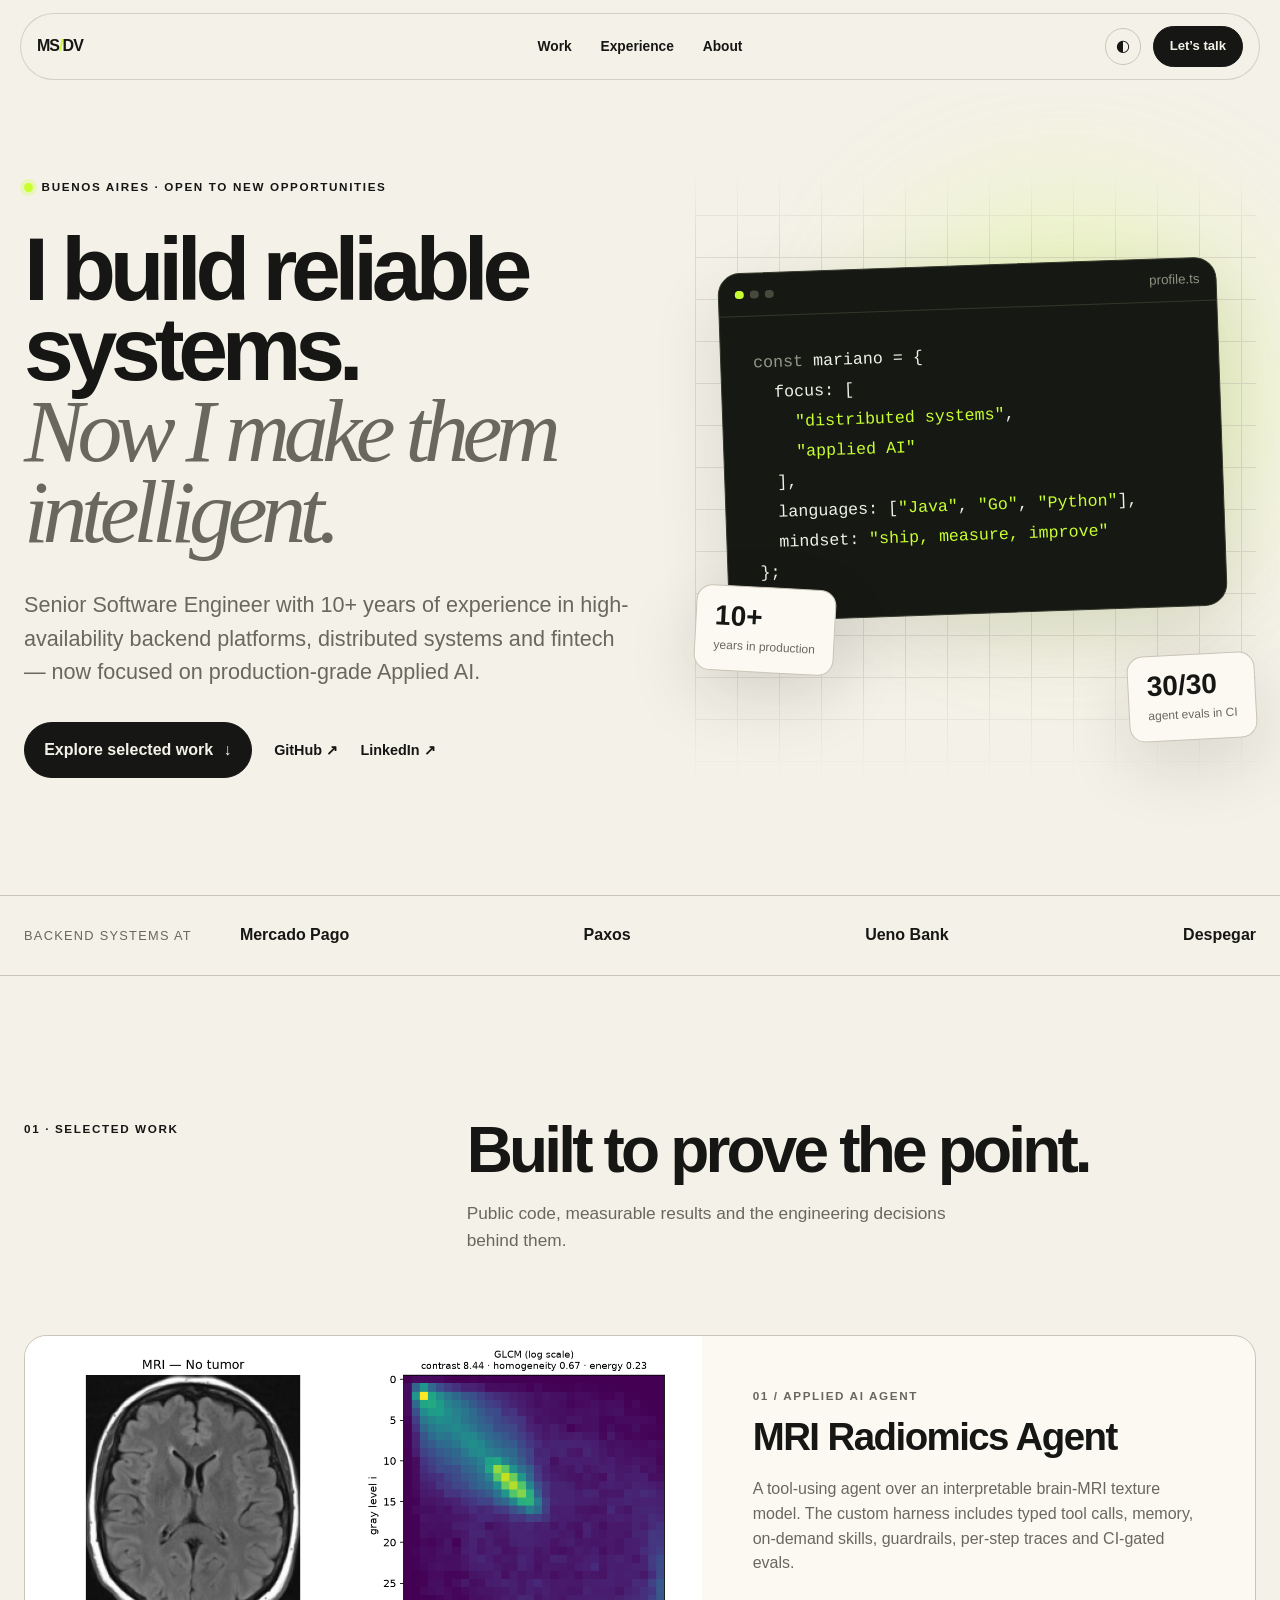
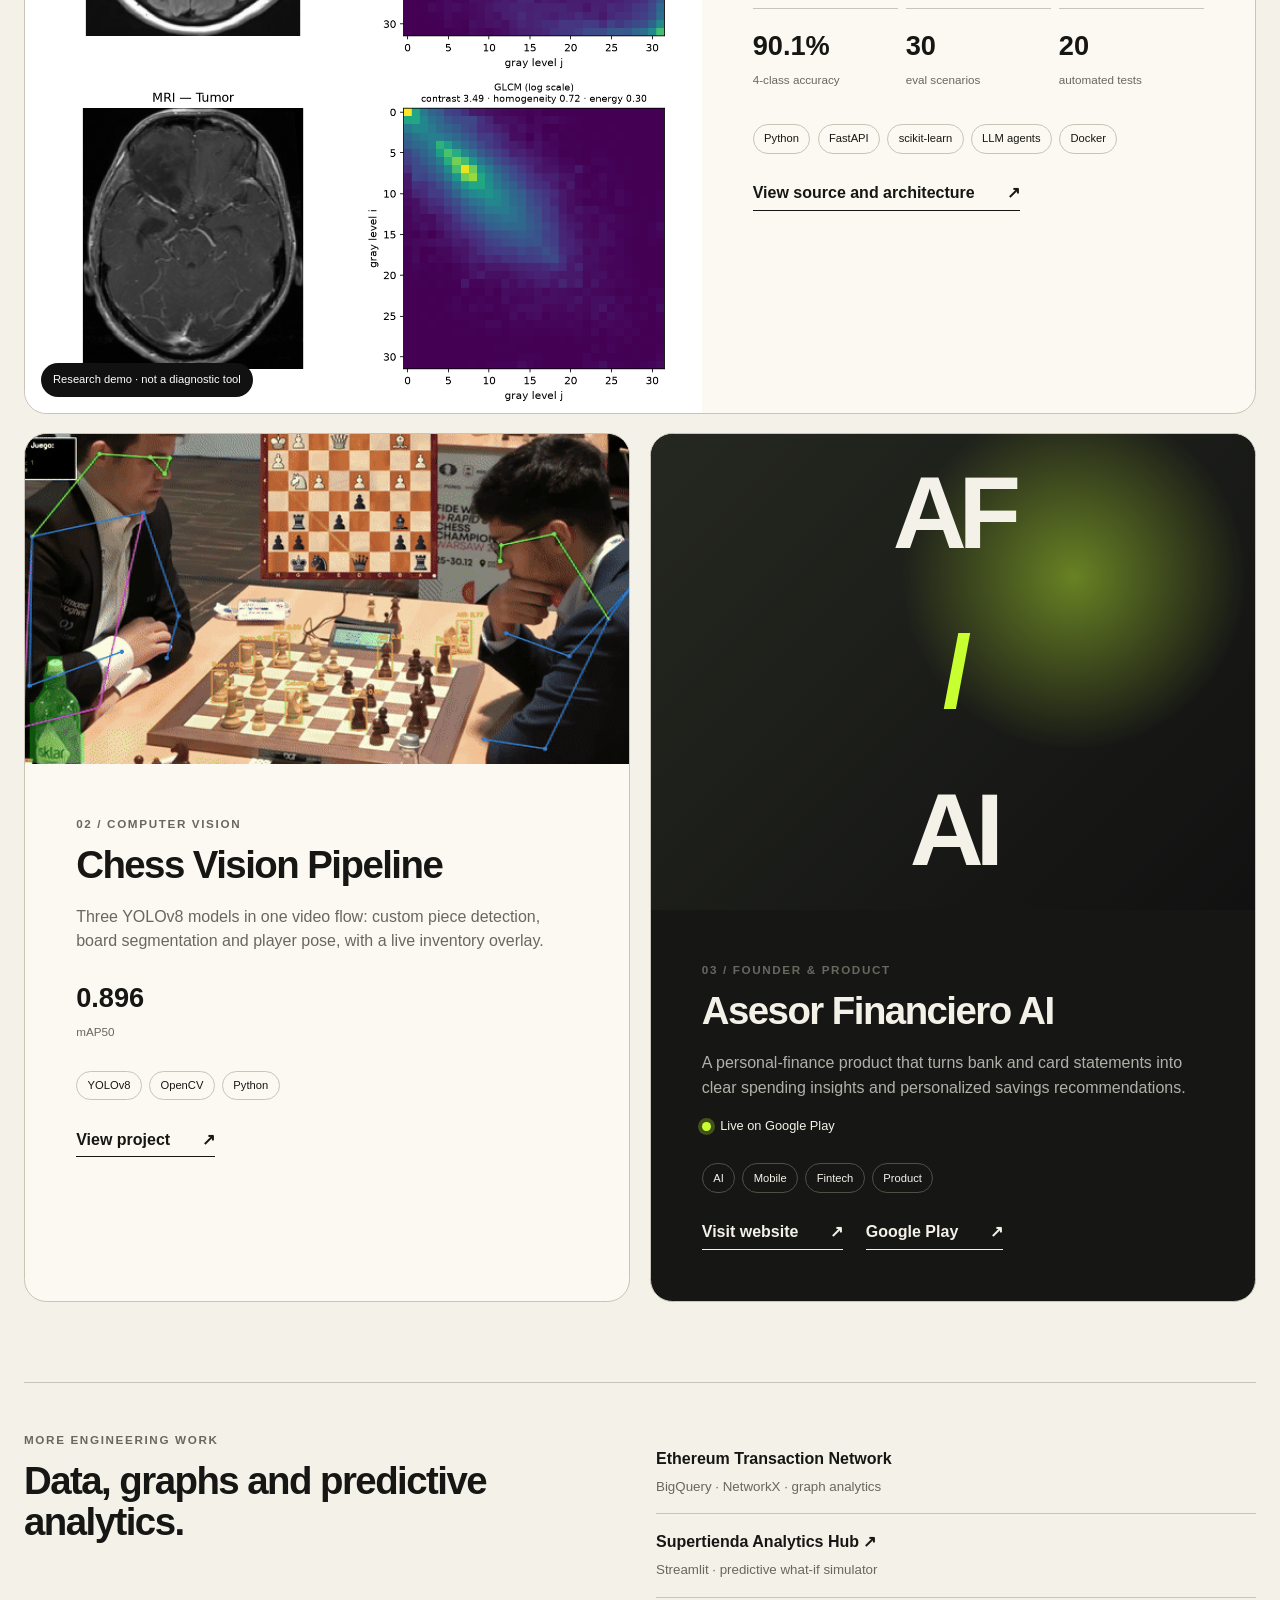
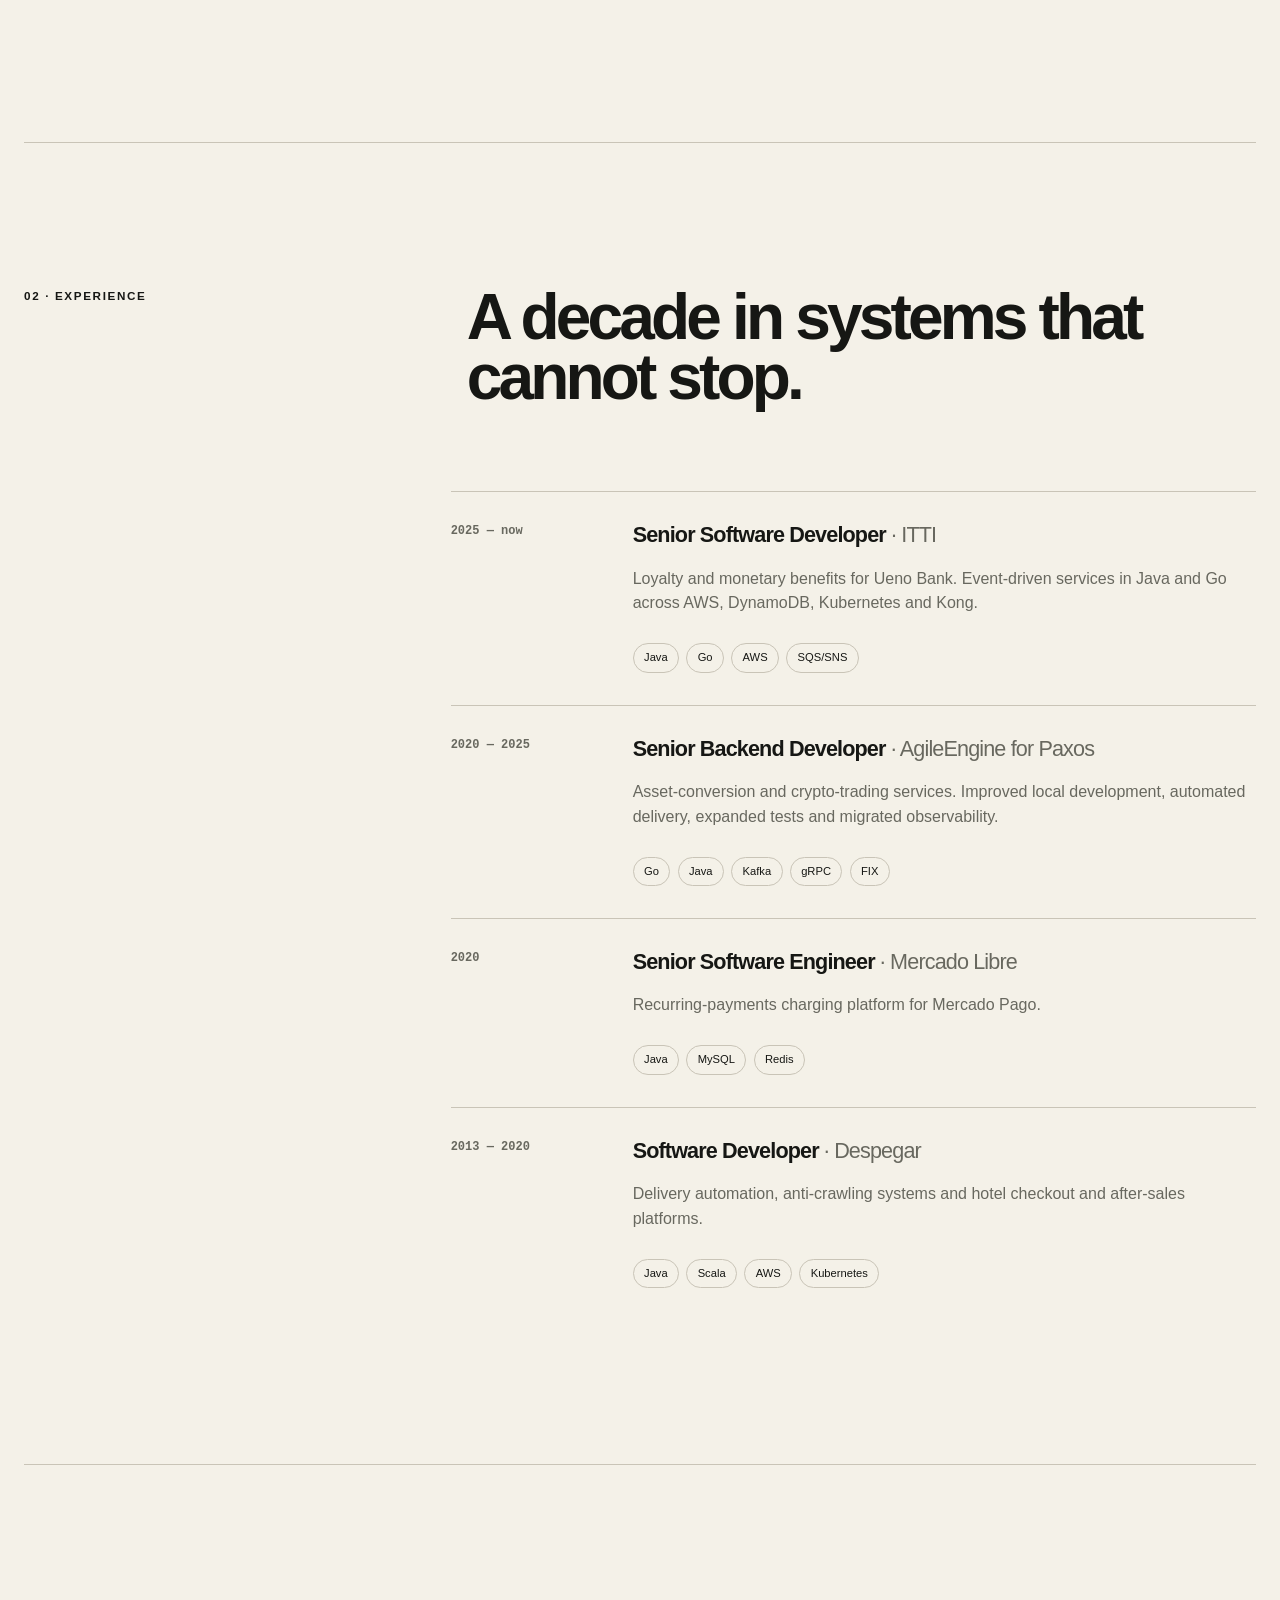
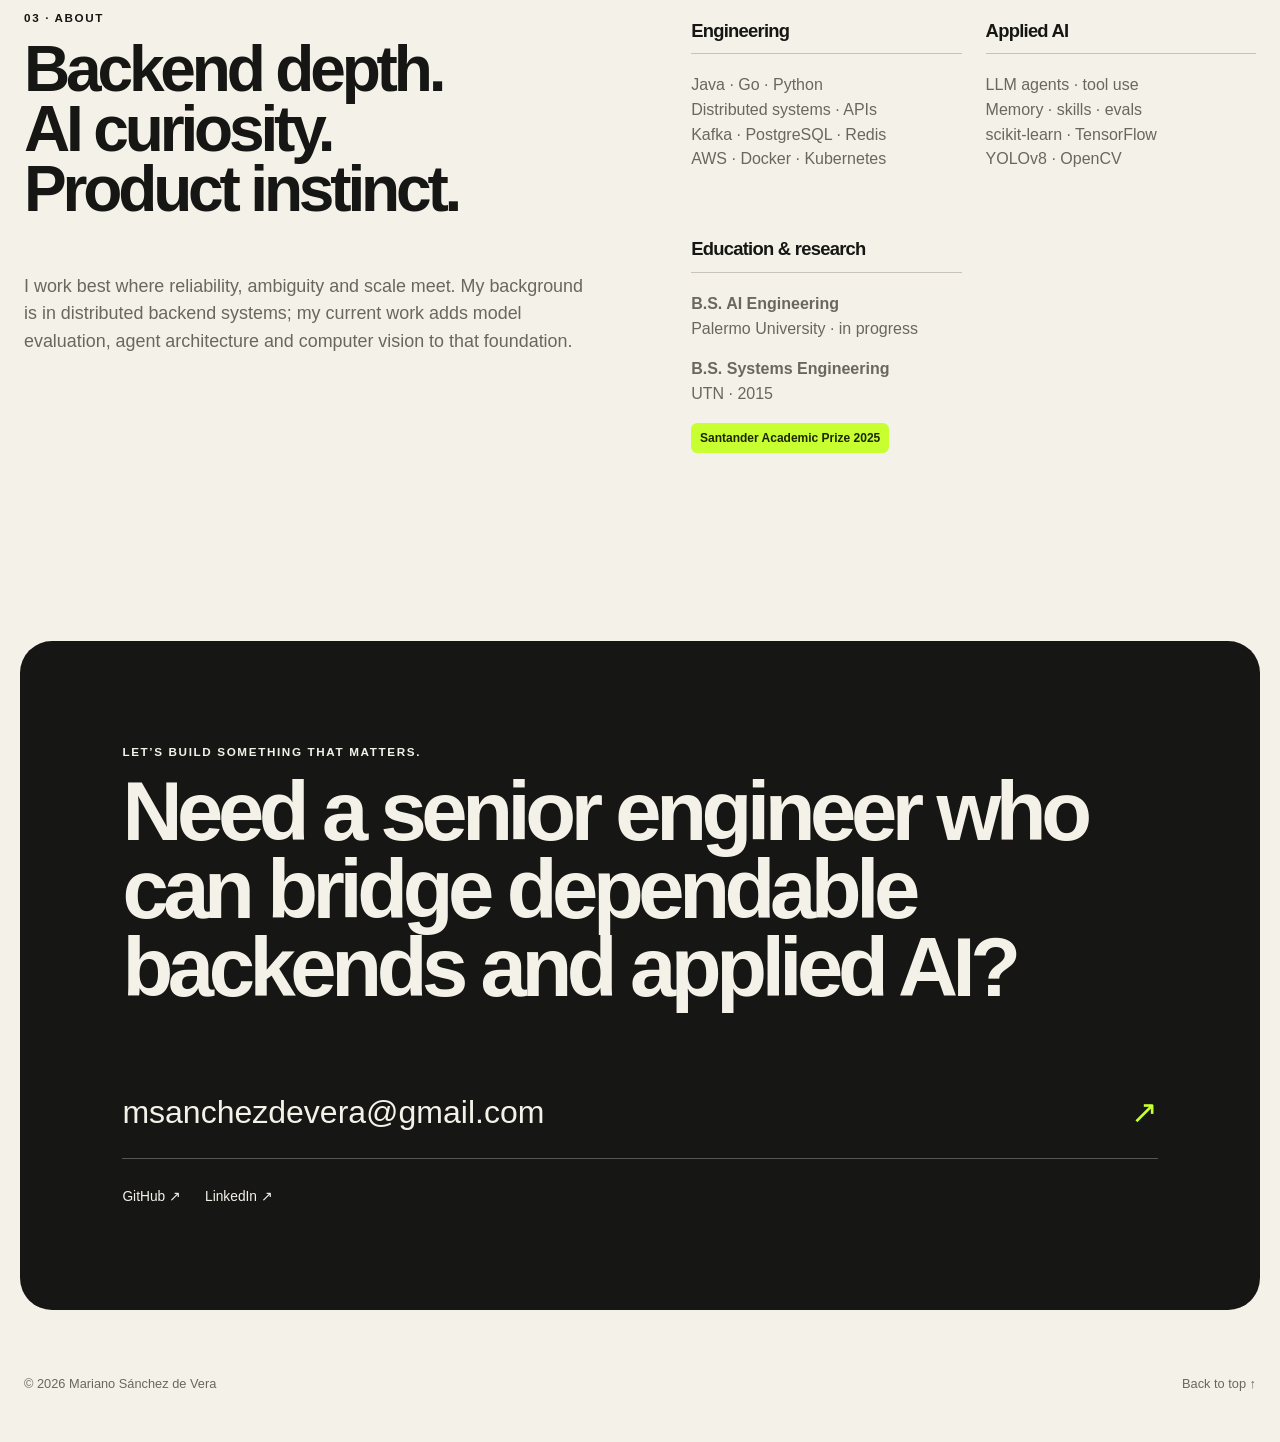
==== index.html @ c833b8de "Publish professional portfolio" ====
<!doctype html>
<html lang="en" data-theme="light">
<head>
  <meta charset="utf-8">
  <meta name="viewport" content="width=device-width, initial-scale=1">
  <meta name="description" content="Mariano Sánchez de Vera — Senior Software Engineer specializing in distributed backend systems and applied AI.">
  <meta name="theme-color" content="#f4f1e8">
  <meta property="og:title" content="Mariano Sánchez de Vera — Senior Software Engineer">
  <meta property="og:description" content="A decade building high-availability backends. Now building applied AI systems.">
  <meta property="og:type" content="website">
  <meta property="og:url" content="https://msanchezdevera.github.io/">
  <title>Mariano Sánchez de Vera — Senior Software Engineer</title>
  <link rel="stylesheet" href="styles.css">
  <script defer src="script.js"></script>
</head>
<body>
  <a class="skip-link" href="#main">Skip to content</a>
  <header class="site-header">
    <a class="brand" href="#top" aria-label="Back to top">MS<span>/</span>DV</a>
    <nav class="nav" aria-label="Primary navigation">
      <a href="#work">Work</a><a href="#experience">Experience</a><a href="#about">About</a>
    </nav>
    <div class="header-actions">
      <button class="theme-toggle" type="button" aria-label="Switch color theme"><span aria-hidden="true">◐</span></button>
      <a class="button button-small" href="mailto:msanchezdevera@gmail.com">Let’s talk</a>
    </div>
  </header>

  <main id="main">
    <section class="hero" id="top" aria-labelledby="hero-title">
      <div class="hero-copy">
        <p class="eyebrow"><span class="status-dot"></span> Buenos Aires · Open to new opportunities</p>
        <h1 id="hero-title">I build reliable systems.<br><em>Now I make them intelligent.</em></h1>
        <p class="hero-lede">Senior Software Engineer with 10+ years of experience in high-availability backend platforms, distributed systems and fintech — now focused on production-grade Applied AI.</p>
        <div class="hero-actions">
          <a class="button" href="#work">Explore selected work <span aria-hidden="true">↓</span></a>
          <a class="text-link" href="https://github.com/msanchezdevera" target="_blank" rel="noreferrer">GitHub ↗</a>
          <a class="text-link" href="https://www.linkedin.com/in/mariano-sanchez-de-vera-bastone-43216b63/" target="_blank" rel="noreferrer">LinkedIn ↗</a>
        </div>
      </div>
      <div class="hero-visual" aria-label="Technical profile snapshot">
        <div class="signal-grid" aria-hidden="true"></div>
        <div class="terminal-card">
          <div class="terminal-top"><span></span><span></span><span></span><small>profile.ts</small></div>
          <pre><code><span class="muted">const</span> mariano = {
  focus: [
    <span class="accent">"distributed systems"</span>,
    <span class="accent">"applied AI"</span>
  ],
  languages: [<span class="accent">"Java"</span>, <span class="accent">"Go"</span>, <span class="accent">"Python"</span>],
  mindset: <span class="accent">"ship, measure, improve"</span>
};</code></pre>
        </div>
        <div class="metric metric-a"><strong>10+</strong><span>years in production</span></div>
        <div class="metric metric-b"><strong>30/30</strong><span>agent evals in CI</span></div>
      </div>
    </section>

    <section class="proof-strip" aria-label="Professional highlights">
      <p>Backend systems at</p>
      <div><strong>Mercado Pago</strong><strong>Paxos</strong><strong>Ueno Bank</strong><strong>Despegar</strong></div>
    </section>

    <section class="section" id="work" aria-labelledby="work-title">
      <div class="section-heading reveal">
        <p class="kicker">01 · Selected work</p>
        <h2 id="work-title">Built to prove the point.</h2>
        <p>Public code, measurable results and the engineering decisions behind them.</p>
      </div>

      <article class="project project-featured reveal">
        <a class="project-media" href="https://github.com/msanchezdevera/mri-glcm-radiomics" target="_blank" rel="noreferrer" aria-label="Open MRI Radiomics Agent on GitHub">
          <img src="assets/mri-radiomics.png" alt="GLCM texture comparison across four brain MRI classes" width="1600" height="800">
          <span class="media-label">Research demo · not a diagnostic tool</span>
        </a>
        <div class="project-copy">
          <p class="project-number">01 / Applied AI agent</p>
          <h3>MRI Radiomics Agent</h3>
          <p>A tool-using agent over an interpretable brain-MRI texture model. The custom harness includes typed tool calls, memory, on-demand skills, guardrails, per-step traces and CI-gated evals.</p>
          <div class="project-metrics">
            <div><strong>90.1%</strong><span>4-class accuracy</span></div>
            <div><strong>30</strong><span>eval scenarios</span></div>
            <div><strong>20</strong><span>automated tests</span></div>
          </div>
          <ul class="tags" aria-label="Technologies"><li>Python</li><li>FastAPI</li><li>scikit-learn</li><li>LLM agents</li><li>Docker</li></ul>
          <a class="project-link" href="https://github.com/msanchezdevera/mri-glcm-radiomics" target="_blank" rel="noreferrer">View source and architecture <span>↗</span></a>
        </div>
      </article>

      <div class="project-grid">
        <article class="project-card reveal">
          <a class="card-media" href="https://github.com/msanchezdevera/chess-vision-pipeline" target="_blank" rel="noreferrer">
            <img src="assets/chess-vision.gif" alt="Computer vision pipeline detecting chess pieces, the board and player poses" loading="lazy">
          </a>
          <div class="card-body">
            <p class="project-number">02 / Computer vision</p>
            <h3>Chess Vision Pipeline</h3>
            <p>Three YOLOv8 models in one video flow: custom piece detection, board segmentation and player pose, with a live inventory overlay.</p>
            <div class="compact-metric"><strong>0.896</strong><span>mAP50</span></div>
            <ul class="tags"><li>YOLOv8</li><li>OpenCV</li><li>Python</li></ul>
            <a class="project-link" href="https://github.com/msanchezdevera/chess-vision-pipeline" target="_blank" rel="noreferrer">View project <span>↗</span></a>
          </div>
        </article>

        <article class="project-card project-card-text reveal">
          <div class="card-mark" aria-hidden="true">AF<span>/</span>AI</div>
          <div class="card-body">
            <p class="project-number">03 / Founder & product</p>
            <h3>Asesor Financiero AI</h3>
            <p>A personal-finance product that turns bank and card statements into clear spending insights and personalized savings recommendations.</p>
            <p class="live-label"><span class="status-dot"></span> Live on Google Play</p>
            <ul class="tags"><li>AI</li><li>Mobile</li><li>Fintech</li><li>Product</li></ul>
            <div class="dual-links">
              <a class="project-link" href="https://asesorfinancieroai.com" target="_blank" rel="noreferrer">Visit website <span>↗</span></a>
              <a class="project-link" href="https://play.google.com/store/apps/details?id=com.asesorfinanciero.ia" target="_blank" rel="noreferrer">Google Play <span>↗</span></a>
            </div>
          </div>
        </article>
      </div>

      <div class="more-work reveal">
        <div><p class="project-number">More engineering work</p><h3>Data, graphs and predictive analytics.</h3></div>
        <ul>
          <li><span>Ethereum Transaction Network</span><small>BigQuery · NetworkX · graph analytics</small></li>
          <li><a href="https://github.com/msanchezdevera/supertienda-analytics-hub" target="_blank" rel="noreferrer">Supertienda Analytics Hub ↗</a><small>Streamlit · predictive what-if simulator</small></li>
        </ul>
      </div>
    </section>

    <section class="section experience" id="experience" aria-labelledby="experience-title">
      <div class="section-heading reveal">
        <p class="kicker">02 · Experience</p>
        <h2 id="experience-title">A decade in systems that cannot stop.</h2>
      </div>
      <div class="timeline">
        <article class="timeline-item reveal"><time>2025 — now</time><div><h3>Senior Software Developer <span>· ITTI</span></h3><p>Loyalty and monetary benefits for Ueno Bank. Event-driven services in Java and Go across AWS, DynamoDB, Kubernetes and Kong.</p><ul class="tags"><li>Java</li><li>Go</li><li>AWS</li><li>SQS/SNS</li></ul></div></article>
        <article class="timeline-item reveal"><time>2020 — 2025</time><div><h3>Senior Backend Developer <span>· AgileEngine for Paxos</span></h3><p>Asset-conversion and crypto-trading services. Improved local development, automated delivery, expanded tests and migrated observability.</p><ul class="tags"><li>Go</li><li>Java</li><li>Kafka</li><li>gRPC</li><li>FIX</li></ul></div></article>
        <article class="timeline-item reveal"><time>2020</time><div><h3>Senior Software Engineer <span>· Mercado Libre</span></h3><p>Recurring-payments charging platform for Mercado Pago.</p><ul class="tags"><li>Java</li><li>MySQL</li><li>Redis</li></ul></div></article>
        <article class="timeline-item reveal"><time>2013 — 2020</time><div><h3>Software Developer <span>· Despegar</span></h3><p>Delivery automation, anti-crawling systems and hotel checkout and after-sales platforms.</p><ul class="tags"><li>Java</li><li>Scala</li><li>AWS</li><li>Kubernetes</li></ul></div></article>
      </div>
    </section>

    <section class="section about" id="about" aria-labelledby="about-title">
      <div class="about-main reveal">
        <p class="kicker">03 · About</p>
        <h2 id="about-title">Backend depth.<br>AI curiosity.<br>Product instinct.</h2>
        <p>I work best where reliability, ambiguity and scale meet. My background is in distributed backend systems; my current work adds model evaluation, agent architecture and computer vision to that foundation.</p>
      </div>
      <div class="about-details reveal">
        <div><h3>Engineering</h3><p>Java · Go · Python<br>Distributed systems · APIs<br>Kafka · PostgreSQL · Redis<br>AWS · Docker · Kubernetes</p></div>
        <div><h3>Applied AI</h3><p>LLM agents · tool use<br>Memory · skills · evals<br>scikit-learn · TensorFlow<br>YOLOv8 · OpenCV</p></div>
        <div><h3>Education & research</h3><p><strong>B.S. AI Engineering</strong><br>Palermo University · in progress</p><p><strong>B.S. Systems Engineering</strong><br>UTN · 2015</p><p class="award">Santander Academic Prize 2025</p></div>
      </div>
    </section>

    <section class="contact reveal" id="contact" aria-labelledby="contact-title">
      <p class="kicker">Let’s build something that matters.</p>
      <h2 id="contact-title">Need a senior engineer who can bridge dependable backends and applied AI?</h2>
      <a class="contact-email" href="mailto:msanchezdevera@gmail.com">msanchezdevera@gmail.com <span>↗</span></a>
      <div class="contact-links"><a href="https://github.com/msanchezdevera" target="_blank" rel="noreferrer">GitHub ↗</a><a href="https://www.linkedin.com/in/mariano-sanchez-de-vera-bastone-43216b63/" target="_blank" rel="noreferrer">LinkedIn ↗</a></div>
    </section>
  </main>

  <footer><p>© <span id="year">2026</span> Mariano Sánchez de Vera</p><a href="#top">Back to top ↑</a></footer>
</body>
</html>
---- styles.css ----
:root{--bg:#f4f1e8;--surface:#e9e5da;--ink:#161714;--muted:#68685f;--line:#c9c4b7;--accent:#c7ff31;--accent-ink:#1d2600;--card:#fbf9f2;--shadow:0 24px 70px rgba(25,25,20,.12);--radius:1.4rem;--max:1240px;color-scheme:light}
[data-theme="dark"]{--bg:#11120f;--surface:#1b1d18;--ink:#f2f0e8;--muted:#a9aa9e;--line:#35382f;--accent:#c7ff31;--accent-ink:#1d2600;--card:#171914;--shadow:0 24px 70px rgba(0,0,0,.35);color-scheme:dark}
*{box-sizing:border-box}html{scroll-behavior:smooth}body{margin:0;background:var(--bg);color:var(--ink);font-family:Inter,ui-sans-serif,-apple-system,BlinkMacSystemFont,"Segoe UI",sans-serif;line-height:1.55;transition:background .25s,color .25s}a{color:inherit;text-decoration:none}img{display:block;max-width:100%}button{font:inherit}.skip-link{position:fixed;left:1rem;top:-4rem;z-index:99;background:var(--accent);color:var(--accent-ink);padding:.7rem 1rem;border-radius:.4rem}.skip-link:focus{top:1rem}.site-header{position:sticky;top:0;z-index:20;display:grid;grid-template-columns:1fr auto 1fr;align-items:center;width:min(calc(100% - 2rem),var(--max));margin:.8rem auto;padding:.75rem 1rem;border:1px solid color-mix(in srgb,var(--line) 75%,transparent);border-radius:999px;background:color-mix(in srgb,var(--bg) 84%,transparent);backdrop-filter:blur(18px)}.brand{font-weight:900;letter-spacing:-.06em}.brand span{color:var(--accent)}.nav{display:flex;gap:1.8rem;font-size:.86rem;font-weight:650}.nav a,.text-link,.contact-links a,footer a{position:relative}.nav a:after,.text-link:after,.contact-links a:after,footer a:after{content:"";position:absolute;left:0;right:100%;bottom:-.22rem;height:1px;background:currentColor;transition:right .2s}.nav a:hover:after,.text-link:hover:after,.contact-links a:hover:after,footer a:hover:after{right:0}.header-actions{justify-self:end;display:flex;align-items:center;gap:.7rem}.theme-toggle{width:2.3rem;height:2.3rem;border:1px solid var(--line);border-radius:50%;background:transparent;color:var(--ink);cursor:pointer}.button{display:inline-flex;align-items:center;justify-content:center;gap:.65rem;border:1px solid var(--ink);border-radius:999px;background:var(--ink);color:var(--bg);font-weight:750;padding:.9rem 1.2rem;transition:transform .2s,box-shadow .2s}.button:hover{transform:translateY(-2px);box-shadow:0 8px 0 var(--accent)}.button-small{padding:.6rem 1rem;font-size:.82rem}
main{overflow:hidden}.hero{width:min(calc(100% - 3rem),var(--max));min-height:calc(100svh - 7rem);margin:0 auto;display:grid;grid-template-columns:1.04fr .96fr;gap:5vw;align-items:center;padding:5rem 0 7rem}.eyebrow,.kicker,.project-number{font-size:.73rem;letter-spacing:.14em;text-transform:uppercase;font-weight:800}.eyebrow{display:flex;align-items:center;gap:.55rem}.status-dot{display:inline-block;width:.55rem;height:.55rem;border-radius:50%;background:var(--accent);box-shadow:0 0 0 4px color-mix(in srgb,var(--accent) 25%,transparent)}h1,h2,h3,p{margin-top:0}h1{font-size:clamp(3.2rem,7vw,7rem);line-height:.9;letter-spacing:-.07em;margin:2rem 0 2.2rem;max-width:13ch}h1 em{font-family:Georgia,serif;font-weight:400;color:var(--muted)}.hero-lede{font-size:clamp(1.06rem,1.7vw,1.35rem);max-width:640px;color:var(--muted)}.hero-actions{display:flex;flex-wrap:wrap;align-items:center;gap:1.4rem;margin-top:2.1rem}.text-link{font-size:.9rem;font-weight:750}.hero-visual{position:relative;min-height:610px}.signal-grid{position:absolute;inset:0;background-image:linear-gradient(var(--line) 1px,transparent 1px),linear-gradient(90deg,var(--line) 1px,transparent 1px);background-size:42px 42px;mask-image:linear-gradient(to bottom,transparent,black 12%,black 80%,transparent);opacity:.5}.hero-visual:before{content:"";position:absolute;width:360px;height:360px;right:2%;top:7%;border-radius:50%;background:var(--accent);filter:blur(80px);opacity:.3}.terminal-card{position:absolute;inset:15% 6% auto 5%;background:#161813;color:#eef1e7;border:1px solid #34392b;border-radius:var(--radius);box-shadow:var(--shadow);transform:rotate(-2deg);overflow:hidden}.terminal-top{height:2.7rem;display:flex;align-items:center;gap:.4rem;padding:0 1rem;border-bottom:1px solid #32372a}.terminal-top span{width:.55rem;height:.55rem;border-radius:50%;background:#464a3d}.terminal-top span:first-child{background:var(--accent)}.terminal-top small{margin-left:auto;color:#8d9282}.terminal-card pre{margin:0;padding:2rem;font:500 clamp(.8rem,1.35vw,1.04rem)/1.8 ui-monospace,SFMono-Regular,Consolas,monospace;white-space:pre-wrap}.accent{color:var(--accent)}.muted{color:#939887}.metric{position:absolute;background:var(--card);border:1px solid var(--line);border-radius:1rem;padding:1rem 1.15rem;box-shadow:var(--shadow)}.metric strong{display:block;font-size:1.75rem;line-height:1}.metric span{display:block;color:var(--muted);font-size:.75rem;margin-top:.35rem}.metric-a{left:0;bottom:18%;transform:rotate(3deg)}.metric-b{right:0;bottom:7%;transform:rotate(-3deg)}
.proof-strip{border-block:1px solid var(--line);padding:1.7rem max(1.5rem,calc((100vw - var(--max))/2));display:flex;align-items:center;gap:3rem;color:var(--muted)}.proof-strip p{margin:0;font-size:.8rem;text-transform:uppercase;letter-spacing:.1em}.proof-strip div{display:flex;justify-content:space-between;gap:clamp(1.5rem,5vw,5rem);flex:1;overflow:auto}.proof-strip strong{color:var(--ink);white-space:nowrap}
.section{width:min(calc(100% - 3rem),var(--max));margin:0 auto;padding:9rem 0}.section-heading{display:grid;grid-template-columns:1fr 2fr;column-gap:3rem;margin-bottom:4rem}.section-heading .kicker{grid-row:1/3}.section-heading h2{font-size:clamp(2.7rem,5vw,5.4rem);letter-spacing:-.06em;line-height:.95;margin:0 0 1.2rem}.section-heading>p:last-child{color:var(--muted);max-width:520px;font-size:1.08rem}.project{border:1px solid var(--line);border-radius:var(--radius);overflow:hidden;background:var(--card)}.project-featured{display:grid;grid-template-columns:1.1fr .9fr}.project-media{position:relative;min-height:580px;background:#090a08;overflow:hidden}.project-media img{width:100%;height:100%;object-fit:cover;transition:transform .6s}.project-media:hover img{transform:scale(1.025)}.media-label{position:absolute;left:1rem;bottom:1rem;background:#111;color:#fff;border-radius:999px;padding:.5rem .75rem;font-size:.7rem}.project-copy,.card-body{padding:clamp(1.5rem,4vw,3.5rem)}.project-number{color:var(--muted)}.project h3,.project-card h3,.more-work h3,.timeline h3,.about h3{font-size:clamp(1.7rem,3vw,2.7rem);line-height:1.06;letter-spacing:-.04em;margin:.7rem 0 1.2rem}.project-copy>p:not(.project-number),.card-body>p:not(.project-number,.live-label){color:var(--muted)}.project-metrics{display:grid;grid-template-columns:repeat(3,1fr);gap:.5rem;margin:2rem 0}.project-metrics div{border-top:1px solid var(--line);padding-top:1rem}.project-metrics strong,.compact-metric strong{display:block;font-size:1.7rem}.project-metrics span,.compact-metric span{font-size:.73rem;color:var(--muted)}.tags{display:flex;flex-wrap:wrap;list-style:none;margin:1.7rem 0;padding:0;gap:.45rem}.tags li{border:1px solid var(--line);border-radius:999px;padding:.32rem .65rem;font-size:.7rem}.project-link{display:inline-flex;align-items:center;justify-content:space-between;gap:2rem;font-weight:800;border-bottom:1px solid var(--ink);padding-bottom:.25rem}.project-link span{transition:transform .2s}.project-link:hover span{transform:translate(3px,-3px)}.project-grid{display:grid;grid-template-columns:1fr 1fr;gap:1.2rem;margin-top:1.2rem}.project-card{border:1px solid var(--line);border-radius:var(--radius);overflow:hidden;background:var(--card)}.card-media{display:block;height:330px;overflow:hidden;background:#090a08}.card-media img{width:100%;height:100%;object-fit:cover;transition:transform .6s}.card-media:hover img{transform:scale(1.035)}.compact-metric{margin-top:1.4rem}.project-card-text{display:flex;flex-direction:column;background:var(--ink);color:var(--bg)}.card-mark{display:grid;place-items:center;min-height:330px;font-size:clamp(4rem,8vw,7rem);font-weight:900;letter-spacing:-.08em;background:radial-gradient(circle at 70% 30%,color-mix(in srgb,var(--accent) 45%,transparent),transparent 32%),linear-gradient(135deg,#252820,#111)}.card-mark span{color:var(--accent)}.project-card-text .card-body>p:not(.project-number,.live-label){color:color-mix(in srgb,var(--bg) 70%,transparent)}.project-card-text .tags li{border-color:#4c5045}.project-card-text .project-link{border-color:var(--bg)}.live-label{display:flex;align-items:center;gap:.6rem;font-size:.8rem}.dual-links{display:flex;flex-wrap:wrap;gap:1.4rem}.more-work{display:grid;grid-template-columns:1fr 1fr;gap:2rem;border-top:1px solid var(--line);margin-top:5rem;padding-top:3rem}.more-work ul{list-style:none;padding:0;margin:0}.more-work li{display:flex;flex-direction:column;border-bottom:1px solid var(--line);padding:1rem 0;font-weight:750}.more-work small{color:var(--muted);font-weight:400;margin-top:.3rem}
.experience{border-top:1px solid var(--line)}.timeline{margin-left:calc(33.333% + 1rem)}.timeline-item{display:grid;grid-template-columns:150px 1fr;gap:2rem;padding:2rem 0;border-top:1px solid var(--line)}.timeline time{font:700 .75rem ui-monospace,monospace;color:var(--muted)}.timeline h3{font-size:1.35rem;margin-top:0}.timeline h3 span{color:var(--muted);font-weight:500}.timeline p{color:var(--muted);max-width:650px}.timeline .tags{margin-bottom:0}.about{display:grid;grid-template-columns:1fr 1fr;gap:8vw;border-top:1px solid var(--line)}.about h2{font-size:clamp(3rem,5vw,5.4rem);line-height:.94;letter-spacing:-.065em}.about-main>p:last-child{color:var(--muted);font-size:1.12rem;max-width:580px}.about-details{display:grid;grid-template-columns:1fr 1fr;gap:2.5rem 1.5rem}.about-details h3{font-size:1.15rem;border-bottom:1px solid var(--line);padding-bottom:.8rem}.about-details p{color:var(--muted)}.award{display:inline-block;border-radius:.4rem;background:var(--accent);color:var(--accent-ink)!important;padding:.35rem .55rem;font-size:.75rem;font-weight:800}.contact{width:min(calc(100% - 2rem),var(--max));margin:2rem auto;border-radius:2rem;background:var(--ink);color:var(--bg);padding:clamp(3rem,8vw,8rem)}.contact h2{font-size:clamp(2.8rem,6.5vw,6.2rem);line-height:.94;letter-spacing:-.065em;max-width:1050px}.contact-email{display:flex;justify-content:space-between;align-items:center;margin-top:5rem;border-bottom:1px solid #55584f;padding-bottom:1.3rem;font-size:clamp(1.1rem,2.5vw,2rem)}.contact-email span{color:var(--accent)}.contact-links{display:flex;gap:1.5rem;margin-top:1.7rem;font-size:.86rem}footer{width:min(calc(100% - 3rem),var(--max));margin:0 auto;padding:2rem 0 3rem;display:flex;justify-content:space-between;color:var(--muted);font-size:.8rem}footer p{margin:0}.reveal{opacity:0;transform:translateY(32px);transition:opacity .75s ease,transform .75s ease}.reveal.is-visible{opacity:1;transform:none}
@media (prefers-reduced-motion:reduce){html{scroll-behavior:auto}*,*:before,*:after{transition-duration:.01ms!important;animation-duration:.01ms!important}.reveal{opacity:1;transform:none}}
@media (max-width:900px){.site-header{grid-template-columns:1fr auto}.nav{display:none}.hero{grid-template-columns:1fr;padding-top:4rem}.hero-visual{min-height:520px}.proof-strip{align-items:flex-start;flex-direction:column;gap:1rem}.section-heading{grid-template-columns:1fr}.section-heading .kicker{grid-row:auto}.project-featured,.project-grid,.about{grid-template-columns:1fr}.project-media{min-height:430px}.timeline{margin-left:0}.more-work{grid-template-columns:1fr}.about-details{margin-top:1rem}}
@media (max-width:600px){.site-header{width:calc(100% - 1rem);margin:.5rem auto}.header-actions .button{display:none}.hero,.section{width:calc(100% - 2rem)}.hero{min-height:auto;padding:4rem 0 5rem}.hero-visual{min-height:430px}.terminal-card{inset:10% 0 auto 0}.terminal-card pre{padding:1.3rem}.metric-a{bottom:11%}.metric-b{bottom:-2%}.section{padding:6rem 0}.project-media{min-height:300px}.project-metrics{grid-template-columns:1fr 1fr}.card-media,.card-mark{height:260px;min-height:260px}.timeline-item{grid-template-columns:1fr;gap:.7rem}.about-details{grid-template-columns:1fr}.contact{border-radius:1.25rem;padding:3.5rem 1.3rem}.contact-email{align-items:flex-start;word-break:break-all}.contact-email span{margin-left:.5rem}footer{width:calc(100% - 2rem)}}
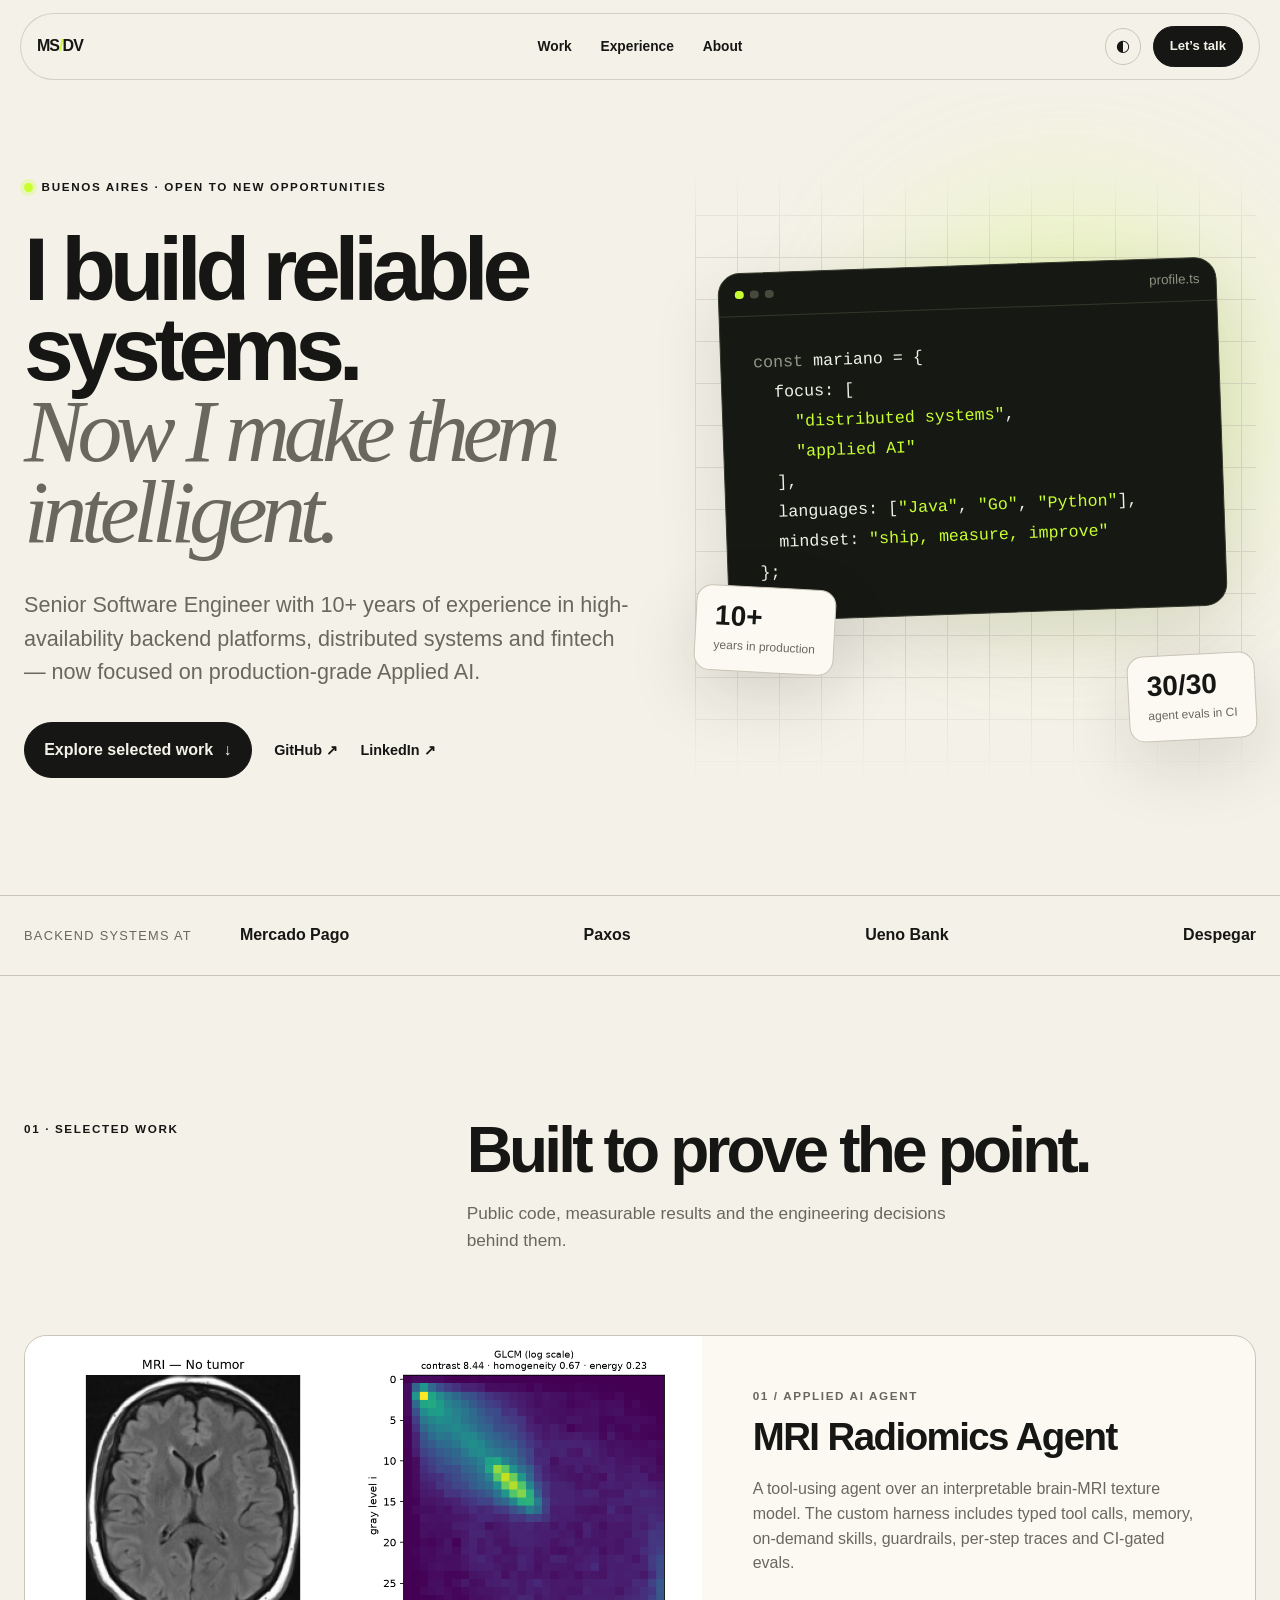
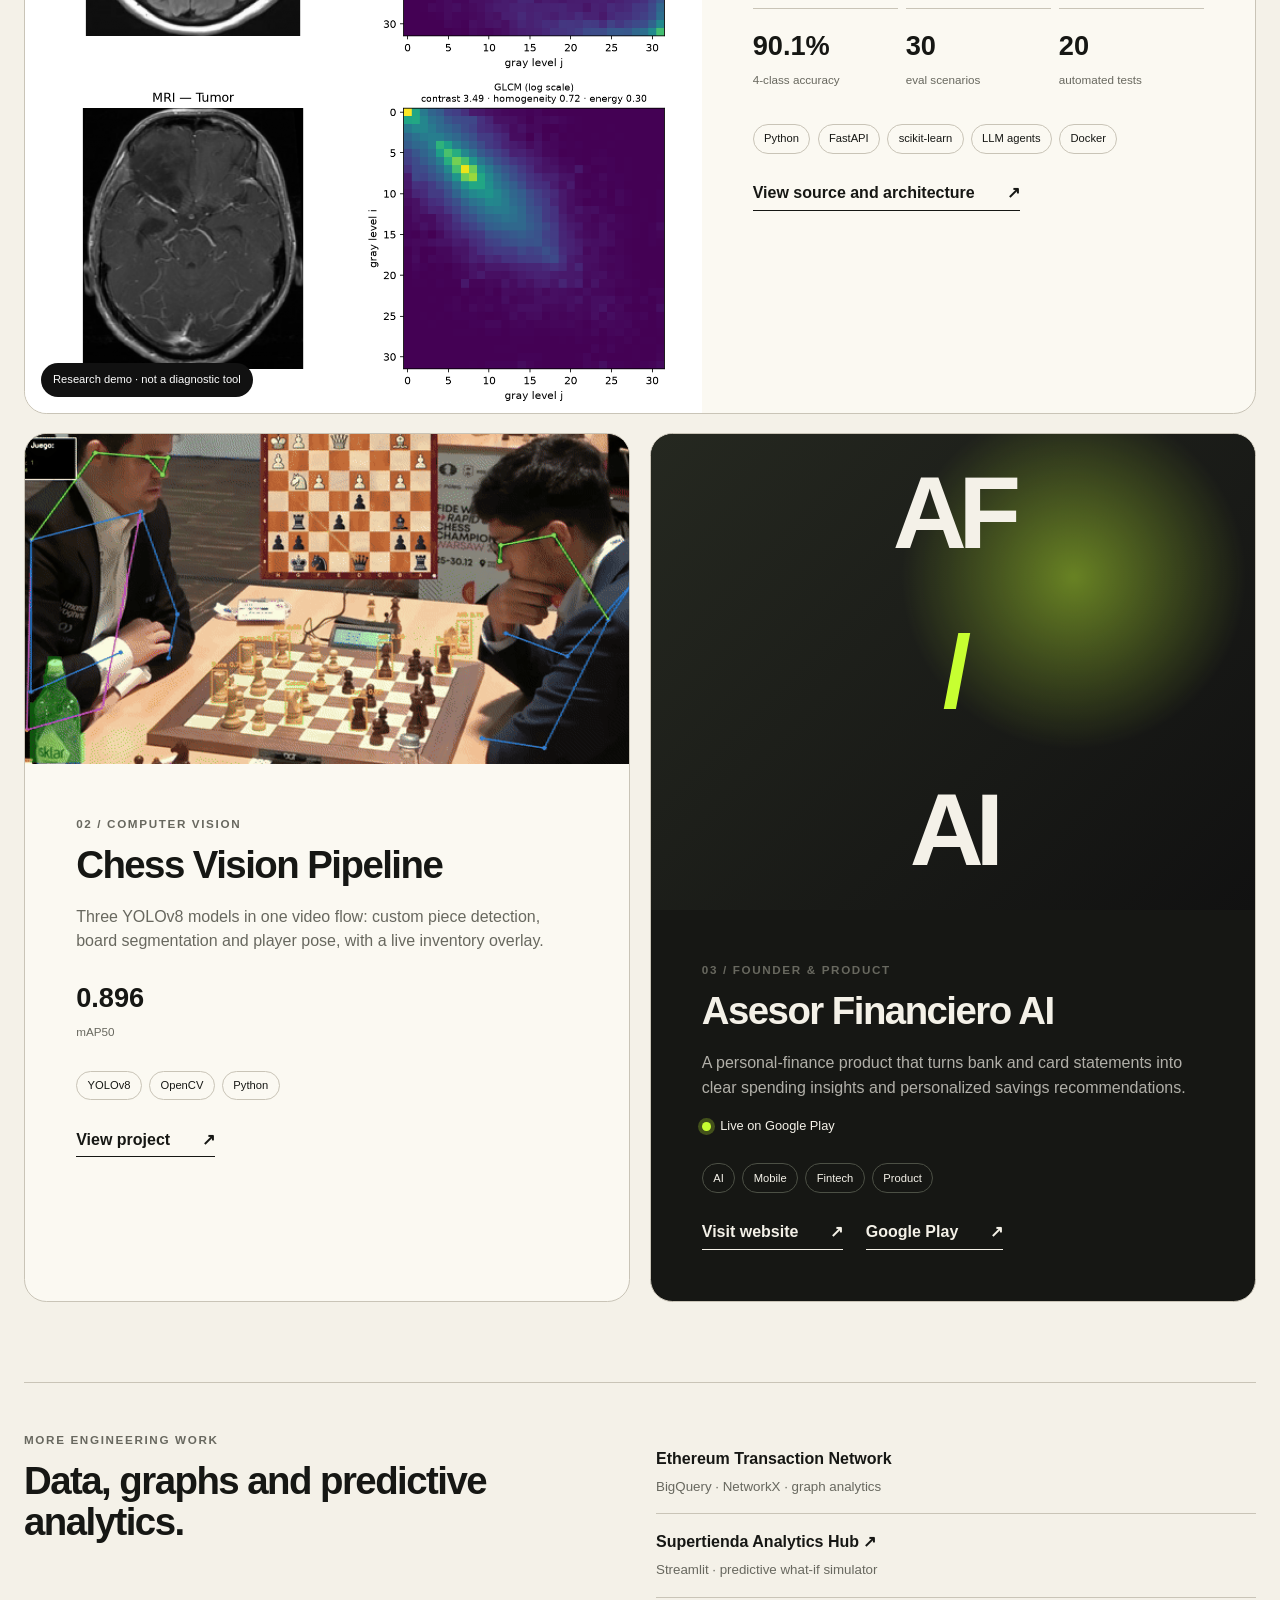
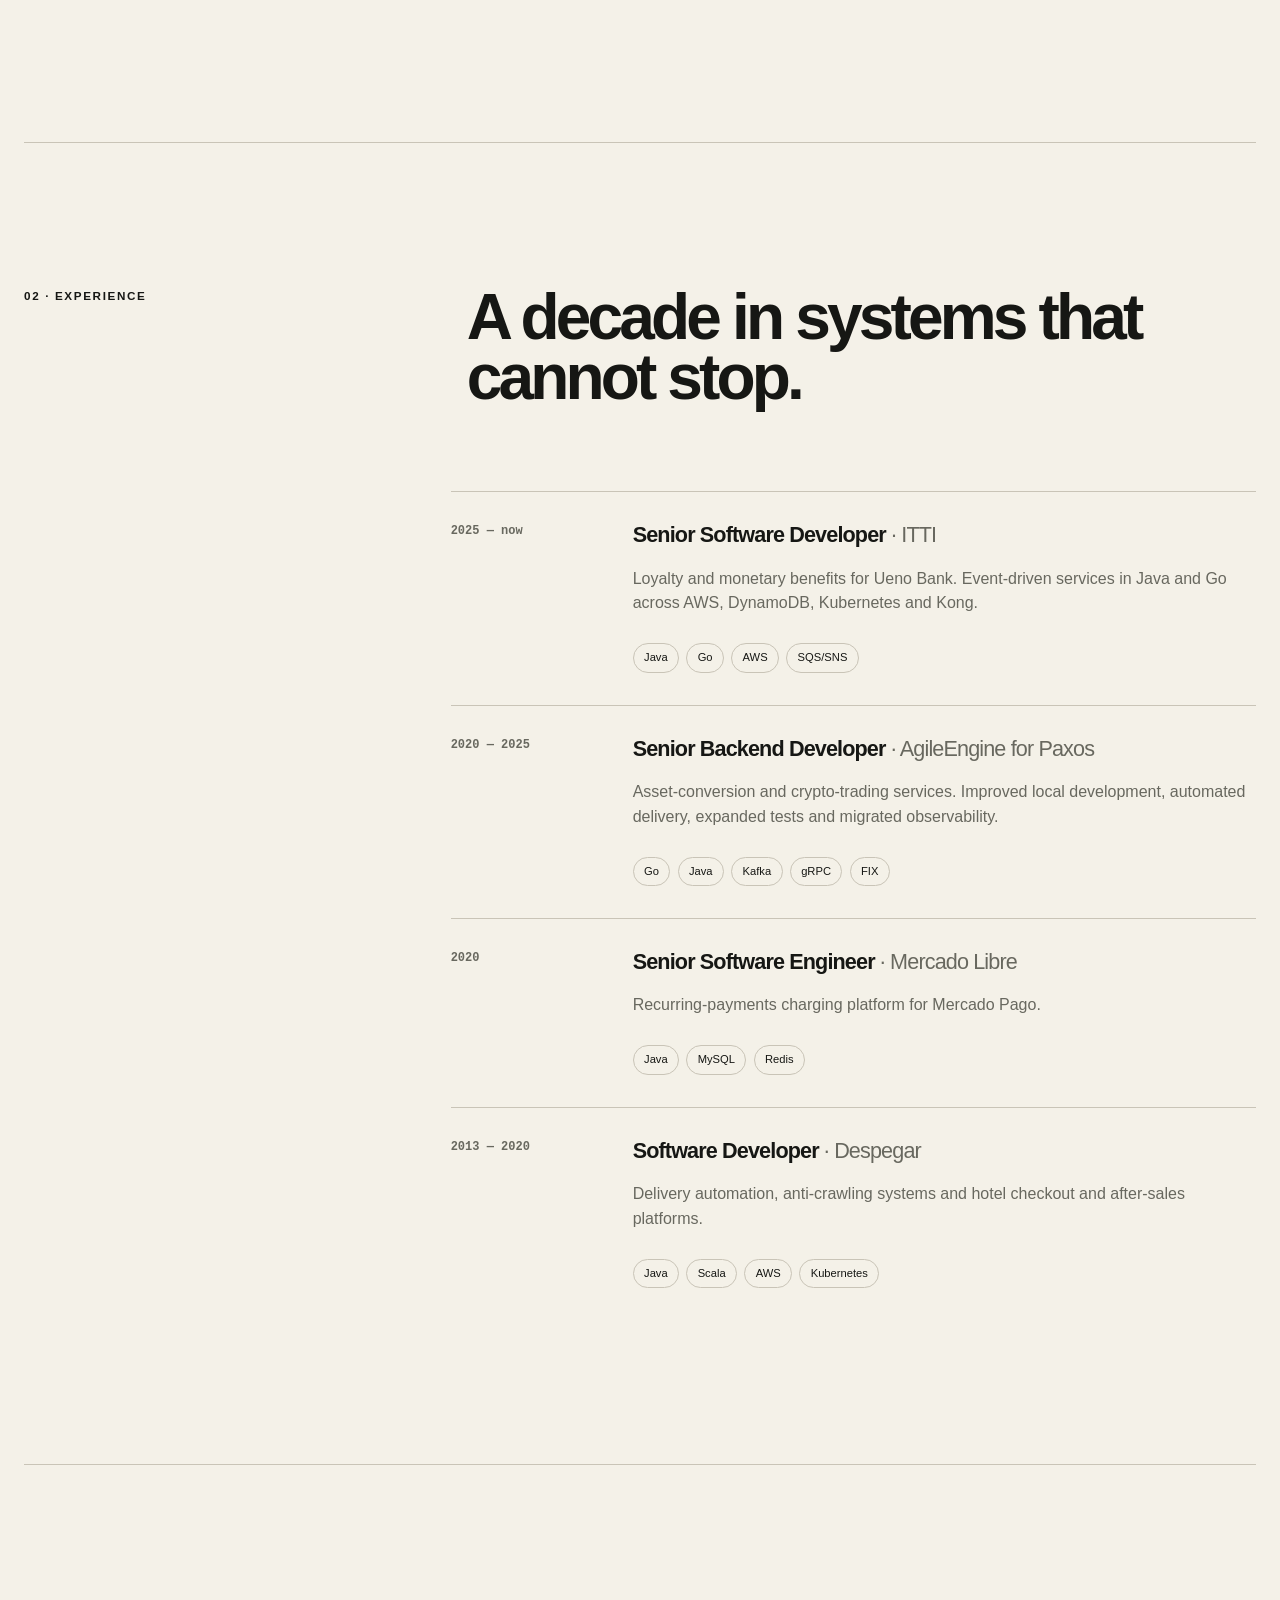
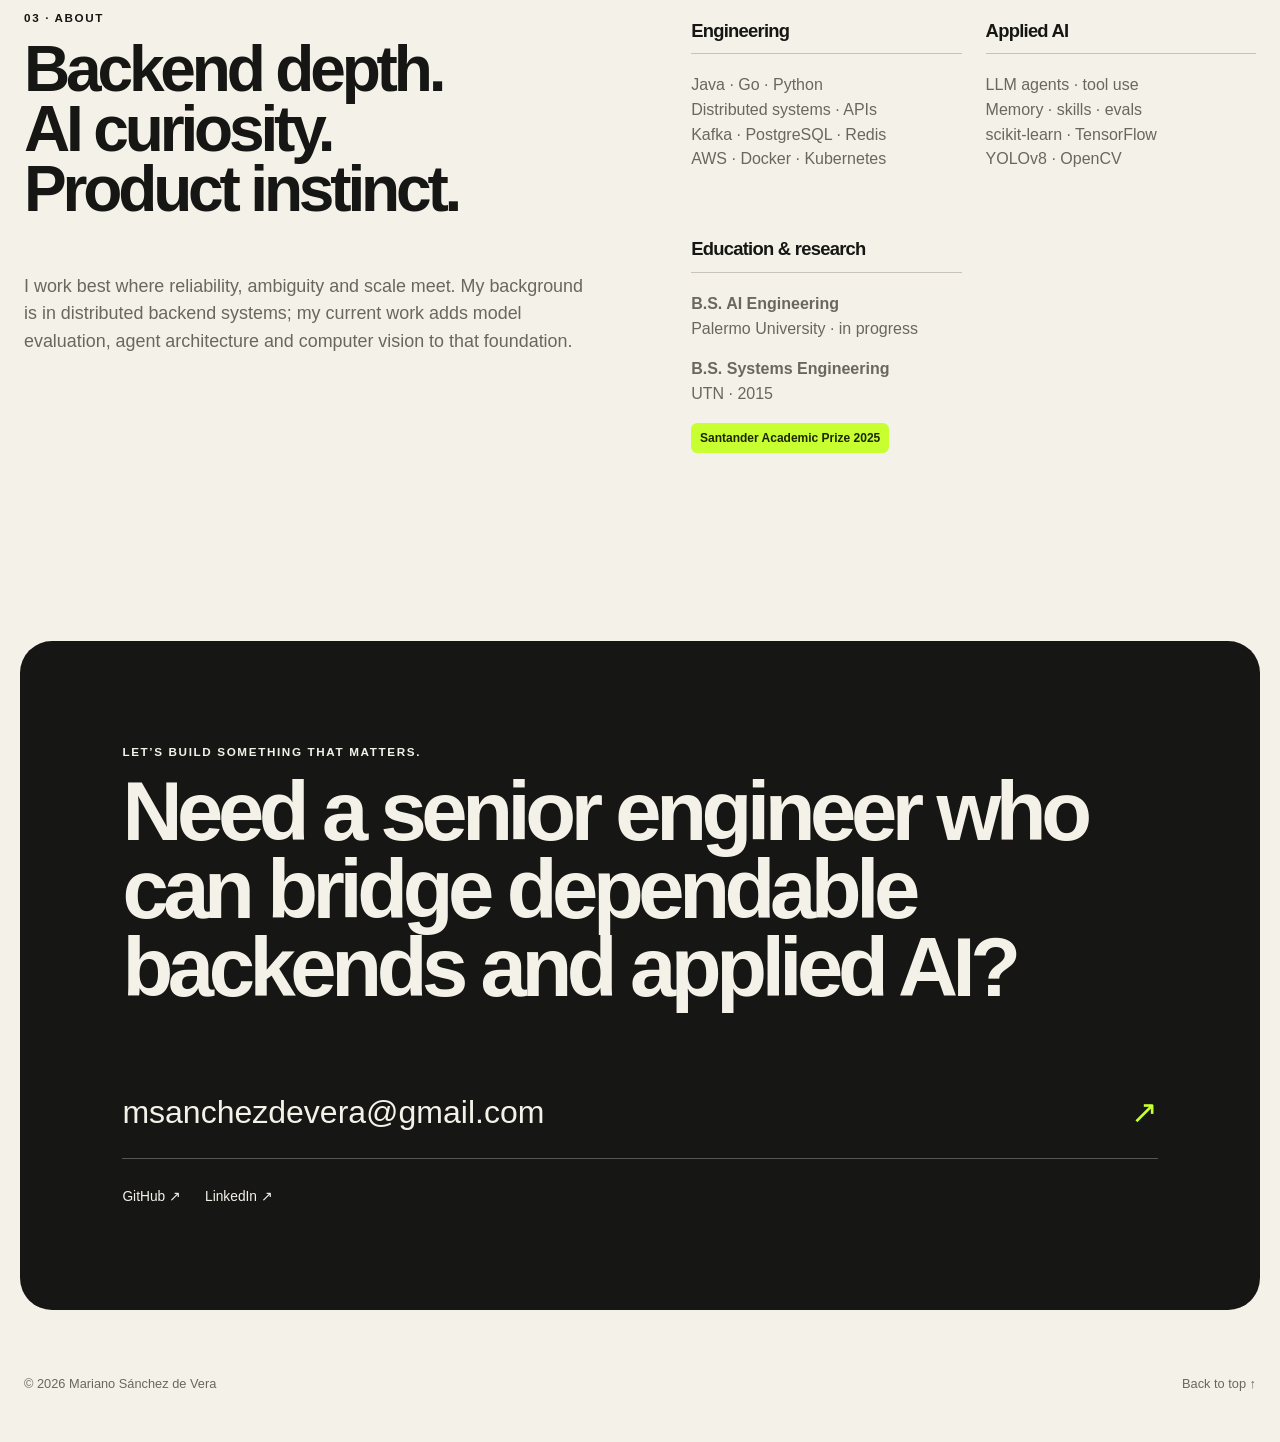
==== commit 09f6c0ad: "Add portfolio favicon" ====
--- a/index.html
+++ b/index.html
@@ -10,6 +10,7 @@
   <meta property="og:type" content="website">
   <meta property="og:url" content="https://msanchezdevera.github.io/">
   <title>Mariano Sánchez de Vera — Senior Software Engineer</title>
+  <link rel="icon" href="favicon.svg" type="image/svg+xml">
   <link rel="stylesheet" href="styles.css">
   <script defer src="script.js"></script>
 </head>
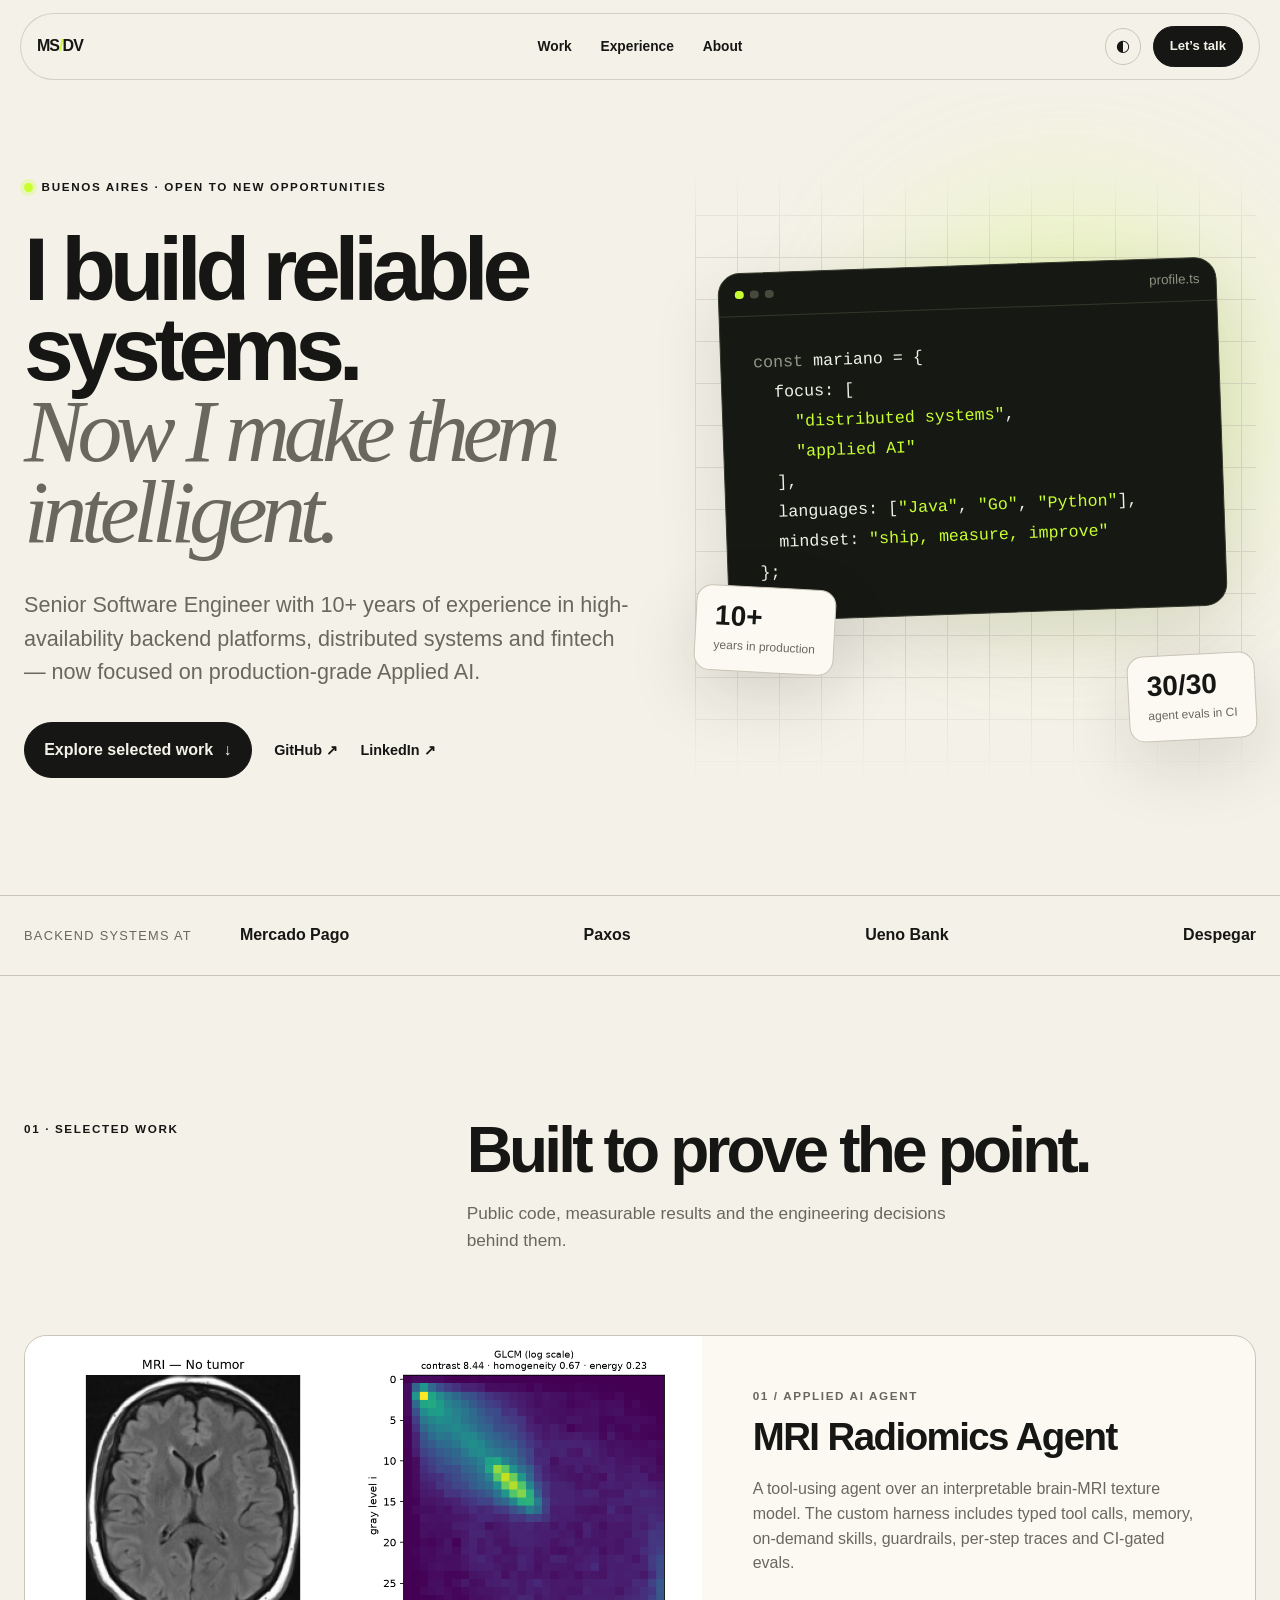
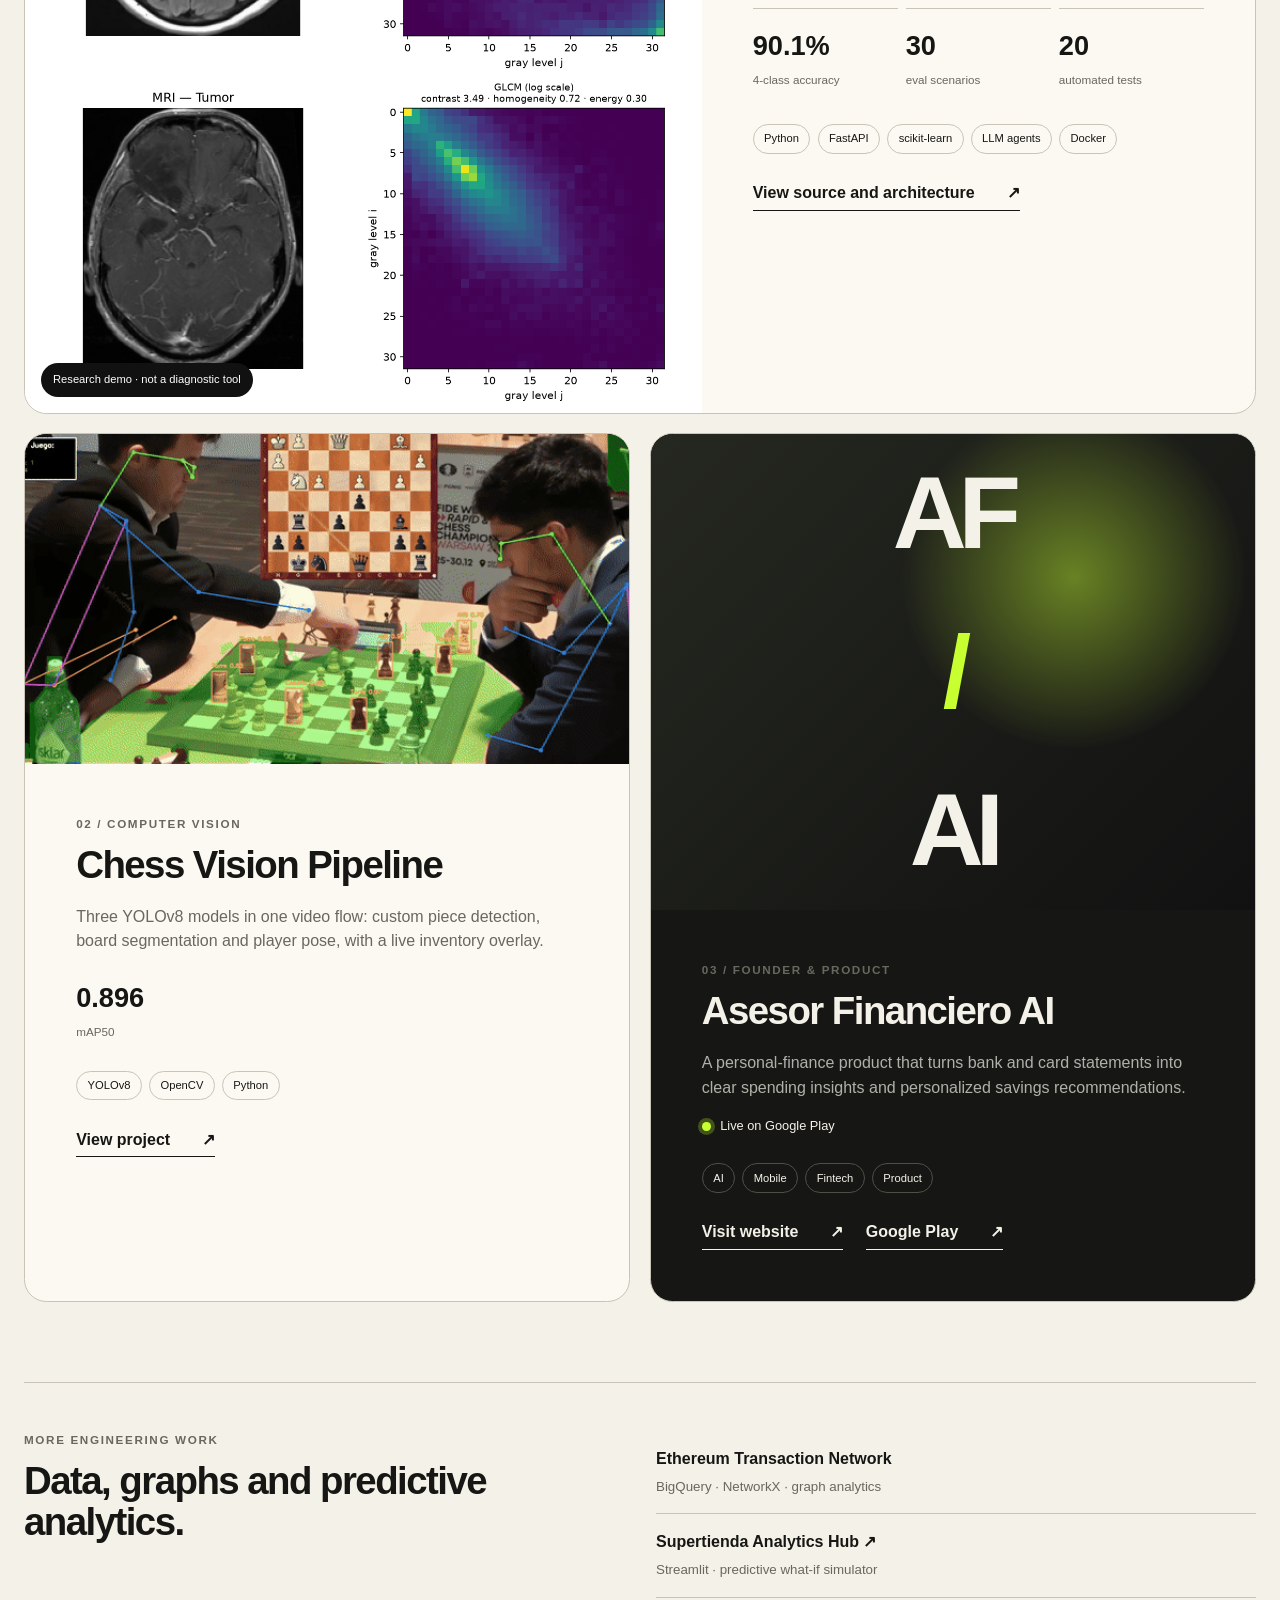
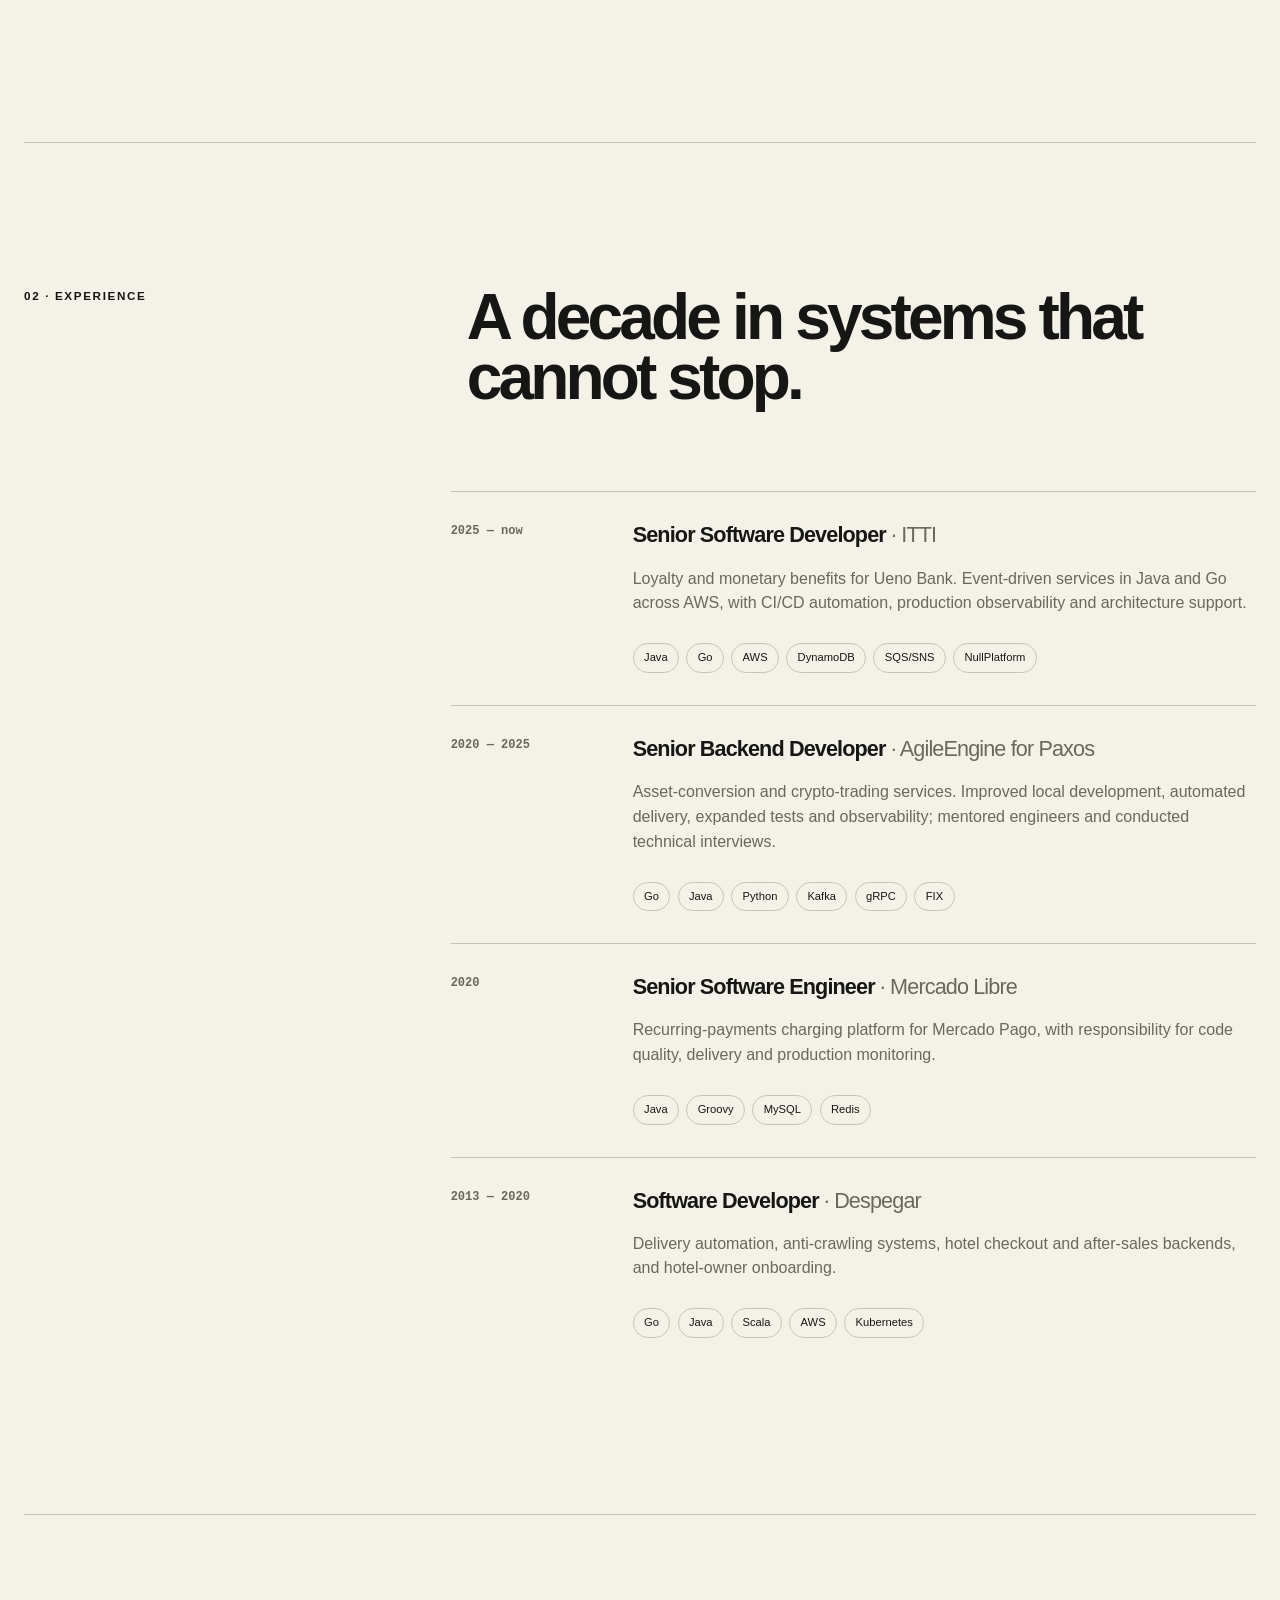
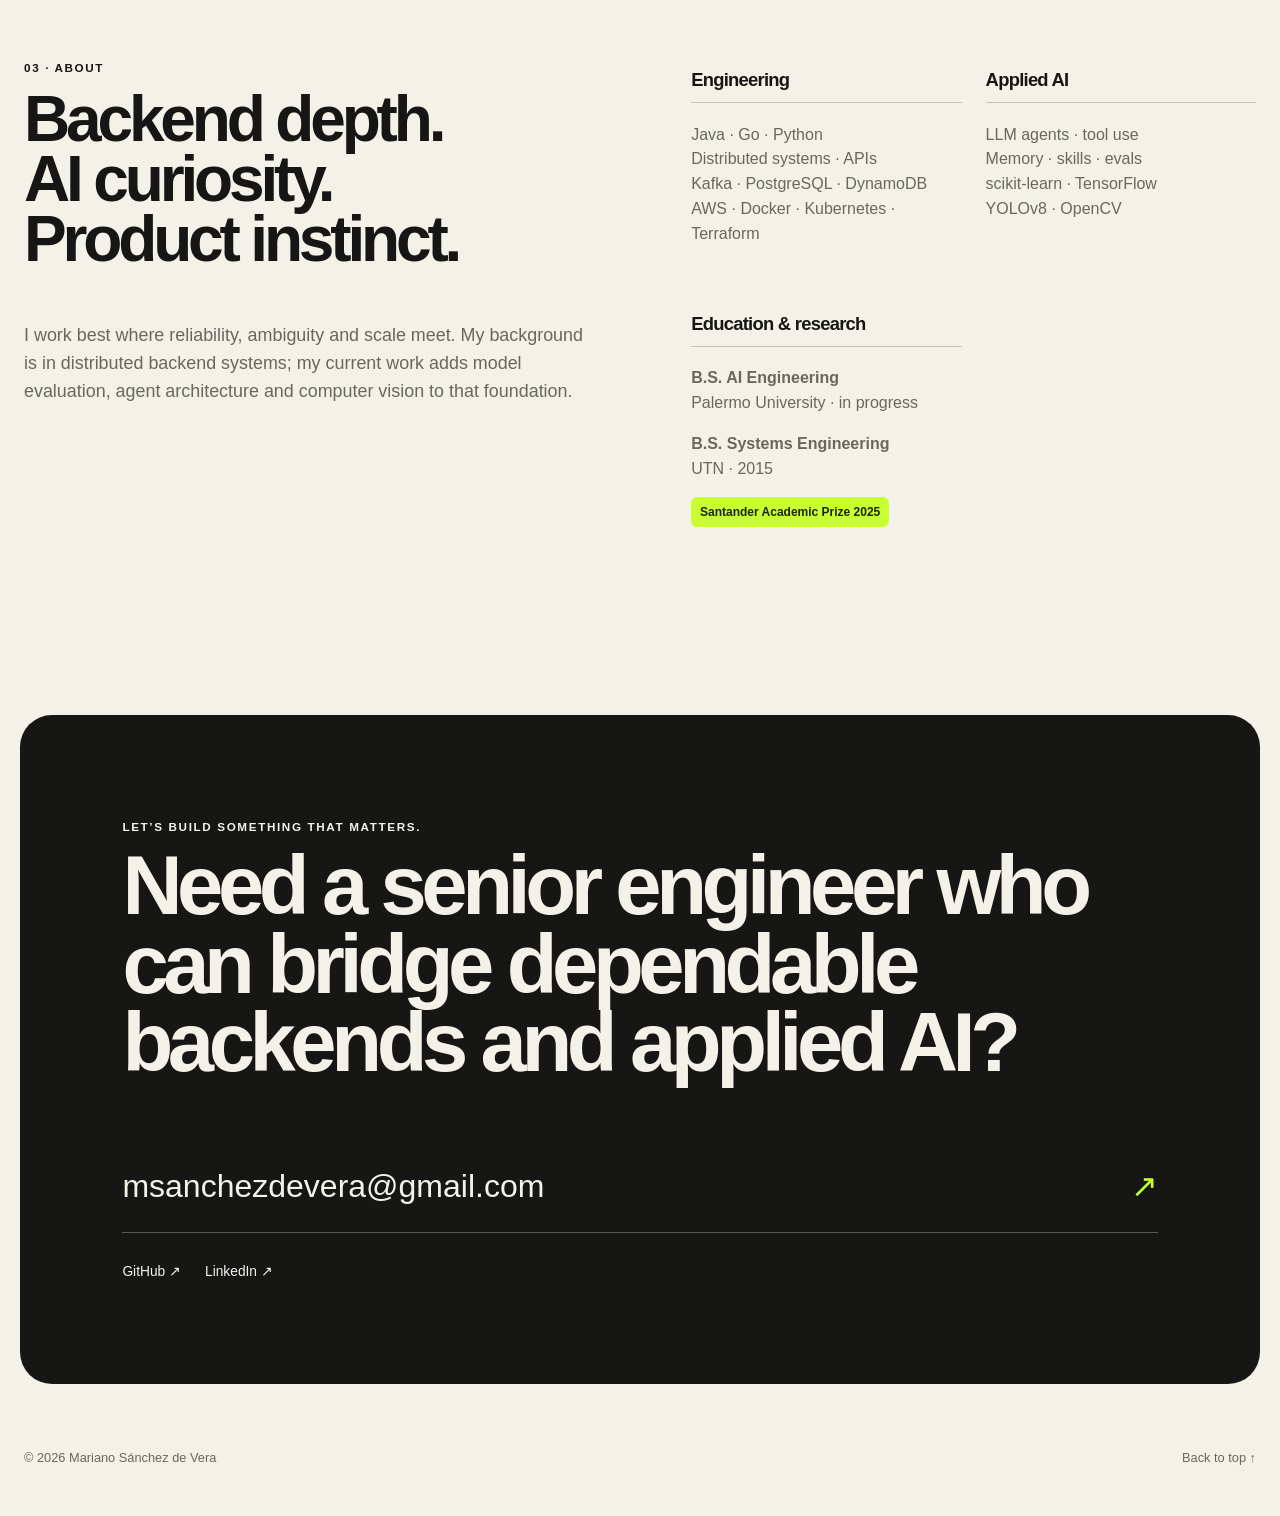
==== commit 61e69c6d: "Refine experience from resume" ====
--- a/index.html
+++ b/index.html
@@ -134,10 +134,10 @@
         <h2 id="experience-title">A decade in systems that cannot stop.</h2>
       </div>
       <div class="timeline">
-        <article class="timeline-item reveal"><time>2025 — now</time><div><h3>Senior Software Developer <span>· ITTI</span></h3><p>Loyalty and monetary benefits for Ueno Bank. Event-driven services in Java and Go across AWS, DynamoDB, Kubernetes and Kong.</p><ul class="tags"><li>Java</li><li>Go</li><li>AWS</li><li>SQS/SNS</li></ul></div></article>
-        <article class="timeline-item reveal"><time>2020 — 2025</time><div><h3>Senior Backend Developer <span>· AgileEngine for Paxos</span></h3><p>Asset-conversion and crypto-trading services. Improved local development, automated delivery, expanded tests and migrated observability.</p><ul class="tags"><li>Go</li><li>Java</li><li>Kafka</li><li>gRPC</li><li>FIX</li></ul></div></article>
-        <article class="timeline-item reveal"><time>2020</time><div><h3>Senior Software Engineer <span>· Mercado Libre</span></h3><p>Recurring-payments charging platform for Mercado Pago.</p><ul class="tags"><li>Java</li><li>MySQL</li><li>Redis</li></ul></div></article>
-        <article class="timeline-item reveal"><time>2013 — 2020</time><div><h3>Software Developer <span>· Despegar</span></h3><p>Delivery automation, anti-crawling systems and hotel checkout and after-sales platforms.</p><ul class="tags"><li>Java</li><li>Scala</li><li>AWS</li><li>Kubernetes</li></ul></div></article>
+        <article class="timeline-item reveal"><time>2025 — now</time><div><h3>Senior Software Developer <span>· ITTI</span></h3><p>Loyalty and monetary benefits for Ueno Bank. Event-driven services in Java and Go across AWS, with CI/CD automation, production observability and architecture support.</p><ul class="tags"><li>Java</li><li>Go</li><li>AWS</li><li>DynamoDB</li><li>SQS/SNS</li><li>NullPlatform</li></ul></div></article>
+        <article class="timeline-item reveal"><time>2020 — 2025</time><div><h3>Senior Backend Developer <span>· AgileEngine for Paxos</span></h3><p>Asset-conversion and crypto-trading services. Improved local development, automated delivery, expanded tests and observability; mentored engineers and conducted technical interviews.</p><ul class="tags"><li>Go</li><li>Java</li><li>Python</li><li>Kafka</li><li>gRPC</li><li>FIX</li></ul></div></article>
+        <article class="timeline-item reveal"><time>2020</time><div><h3>Senior Software Engineer <span>· Mercado Libre</span></h3><p>Recurring-payments charging platform for Mercado Pago, with responsibility for code quality, delivery and production monitoring.</p><ul class="tags"><li>Java</li><li>Groovy</li><li>MySQL</li><li>Redis</li></ul></div></article>
+        <article class="timeline-item reveal"><time>2013 — 2020</time><div><h3>Software Developer <span>· Despegar</span></h3><p>Delivery automation, anti-crawling systems, hotel checkout and after-sales backends, and hotel-owner onboarding.</p><ul class="tags"><li>Go</li><li>Java</li><li>Scala</li><li>AWS</li><li>Kubernetes</li></ul></div></article>
       </div>
     </section>
 
@@ -148,7 +148,7 @@
         <p>I work best where reliability, ambiguity and scale meet. My background is in distributed backend systems; my current work adds model evaluation, agent architecture and computer vision to that foundation.</p>
       </div>
       <div class="about-details reveal">
-        <div><h3>Engineering</h3><p>Java · Go · Python<br>Distributed systems · APIs<br>Kafka · PostgreSQL · Redis<br>AWS · Docker · Kubernetes</p></div>
+        <div><h3>Engineering</h3><p>Java · Go · Python<br>Distributed systems · APIs<br>Kafka · PostgreSQL · DynamoDB<br>AWS · Docker · Kubernetes · Terraform</p></div>
         <div><h3>Applied AI</h3><p>LLM agents · tool use<br>Memory · skills · evals<br>scikit-learn · TensorFlow<br>YOLOv8 · OpenCV</p></div>
         <div><h3>Education & research</h3><p><strong>B.S. AI Engineering</strong><br>Palermo University · in progress</p><p><strong>B.S. Systems Engineering</strong><br>UTN · 2015</p><p class="award">Santander Academic Prize 2025</p></div>
       </div>
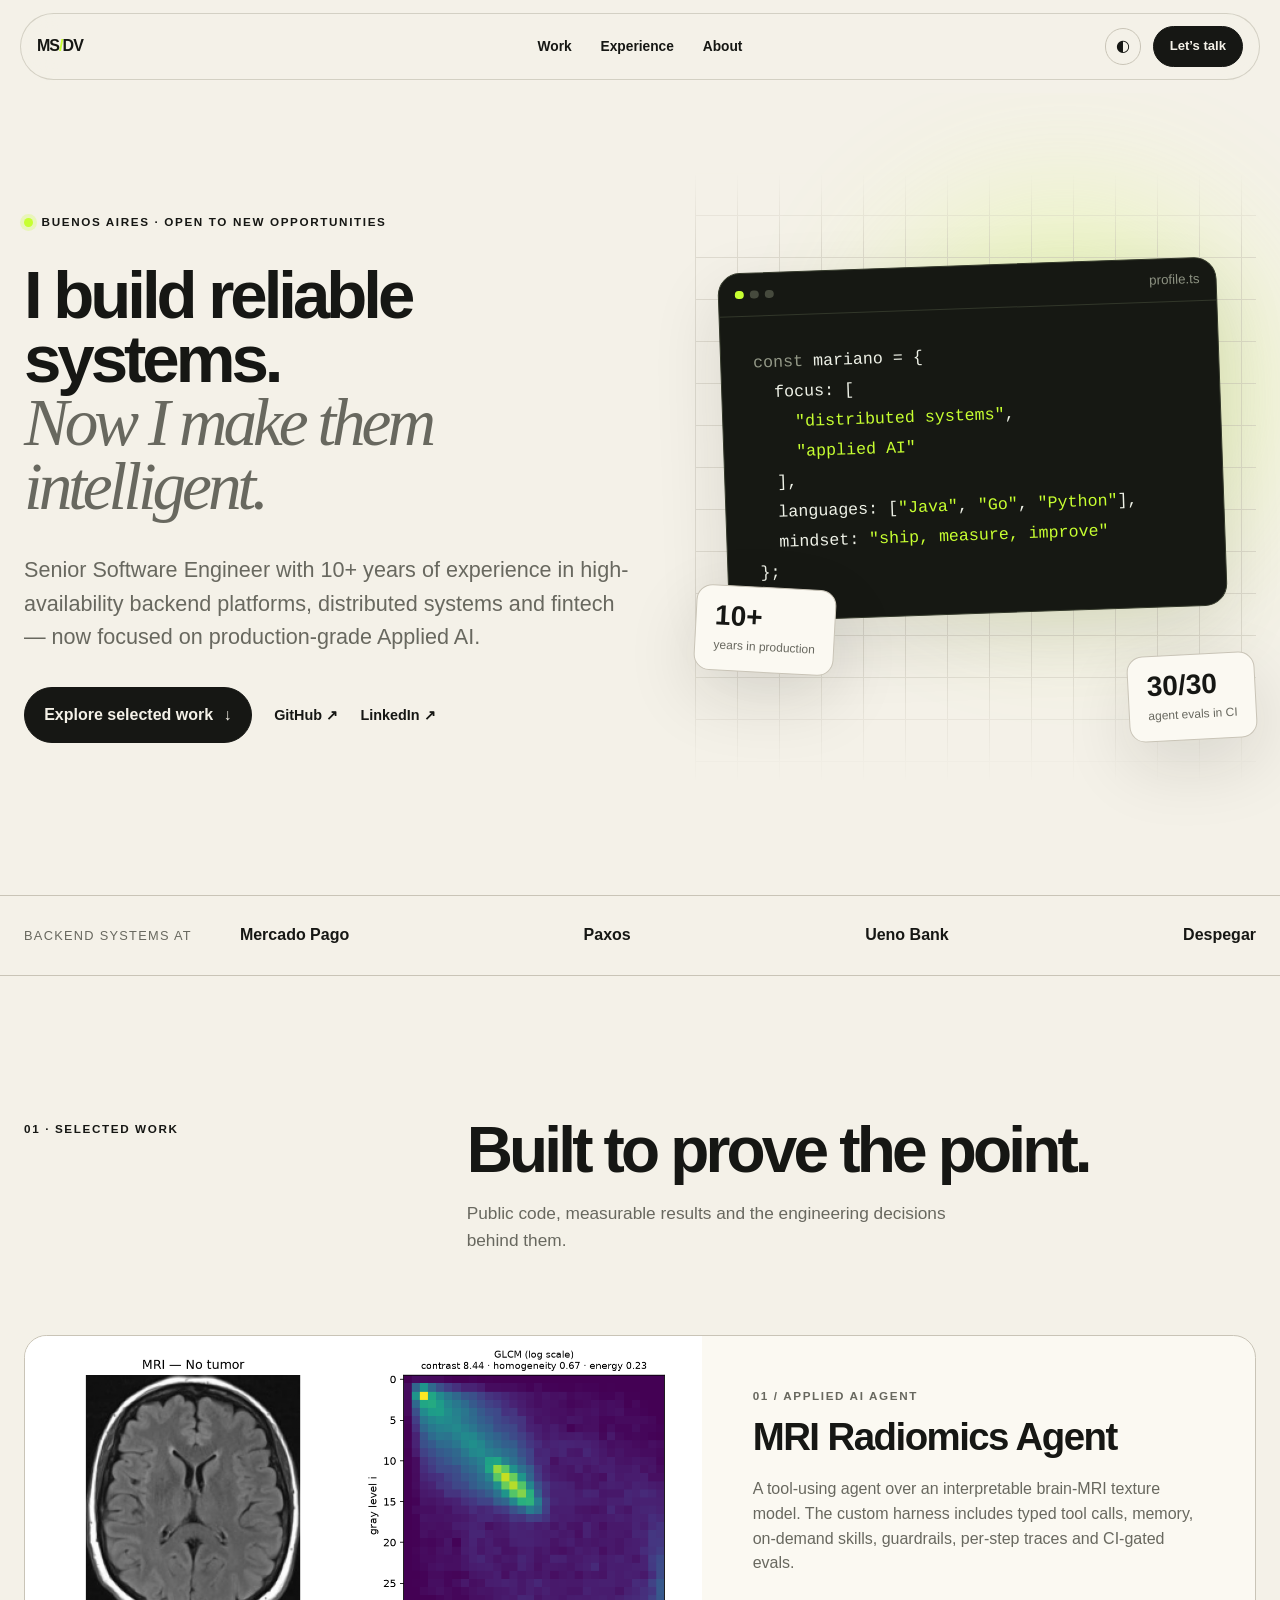
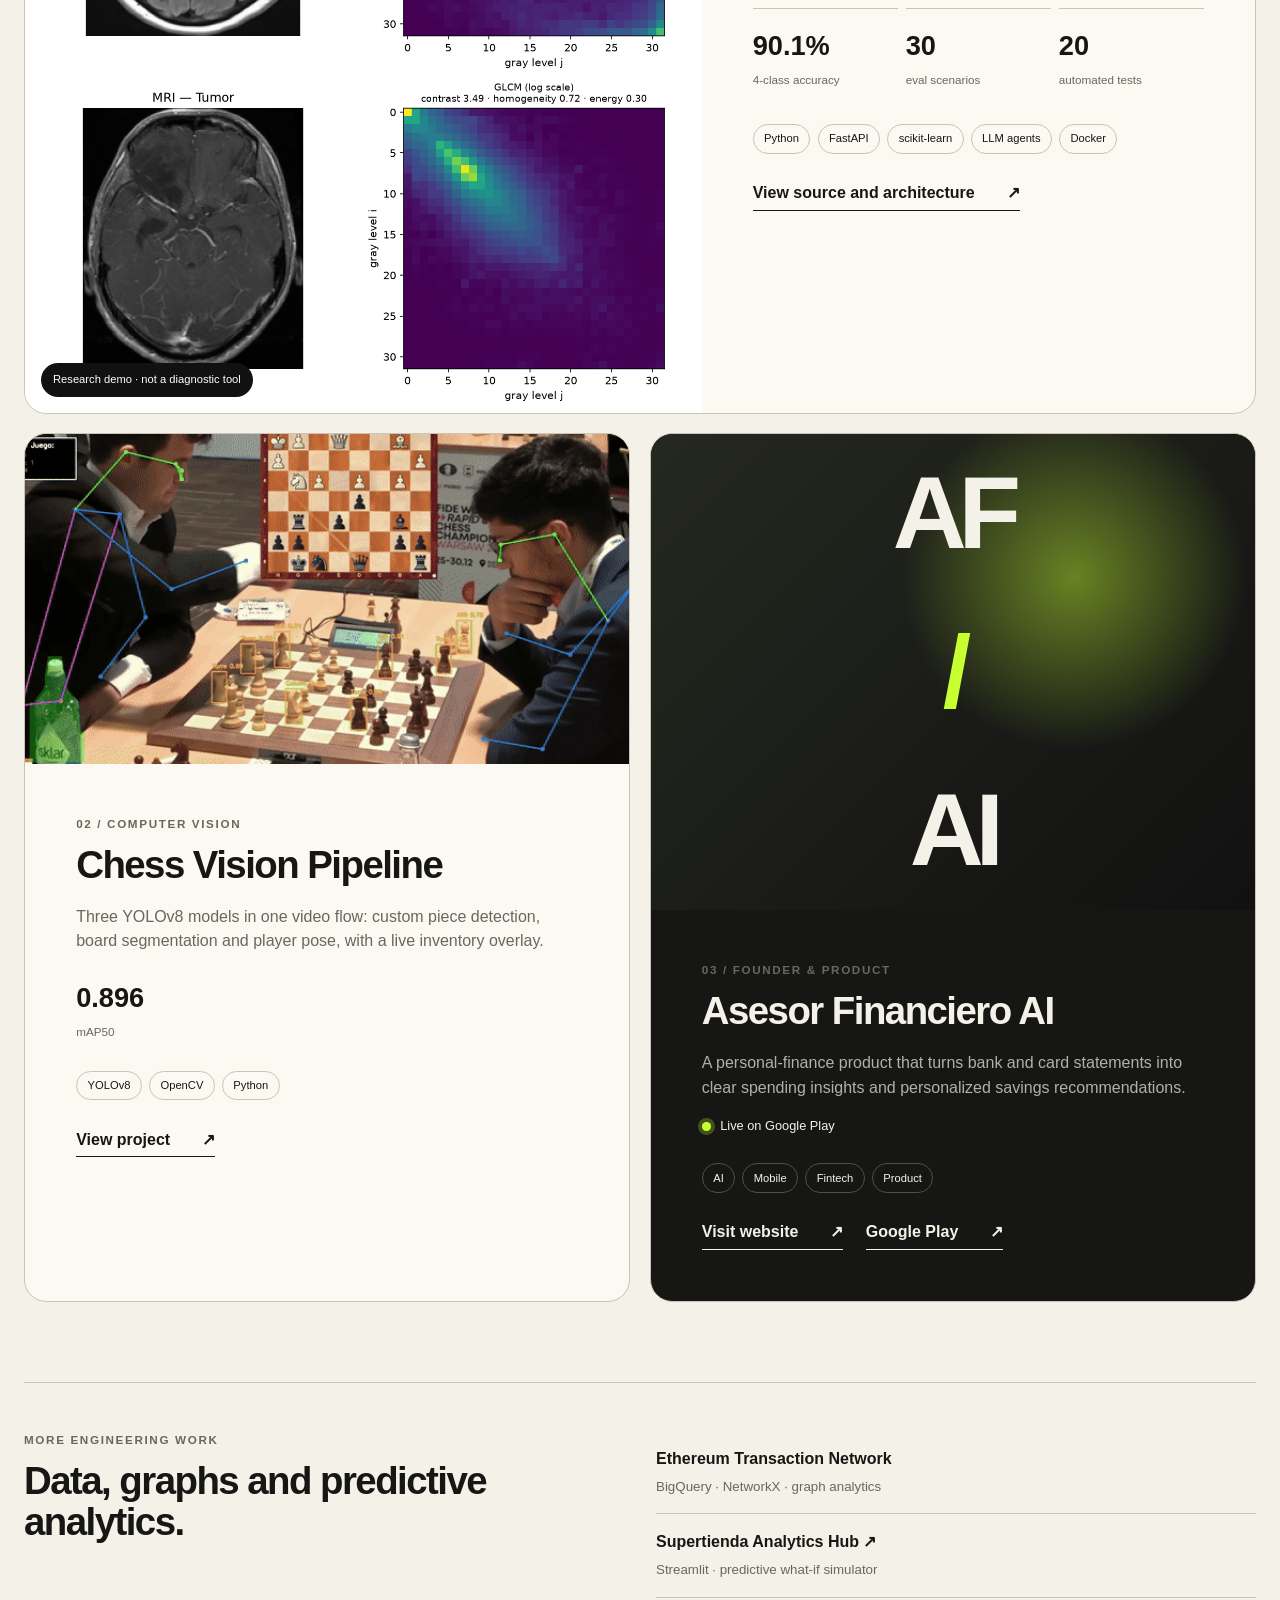
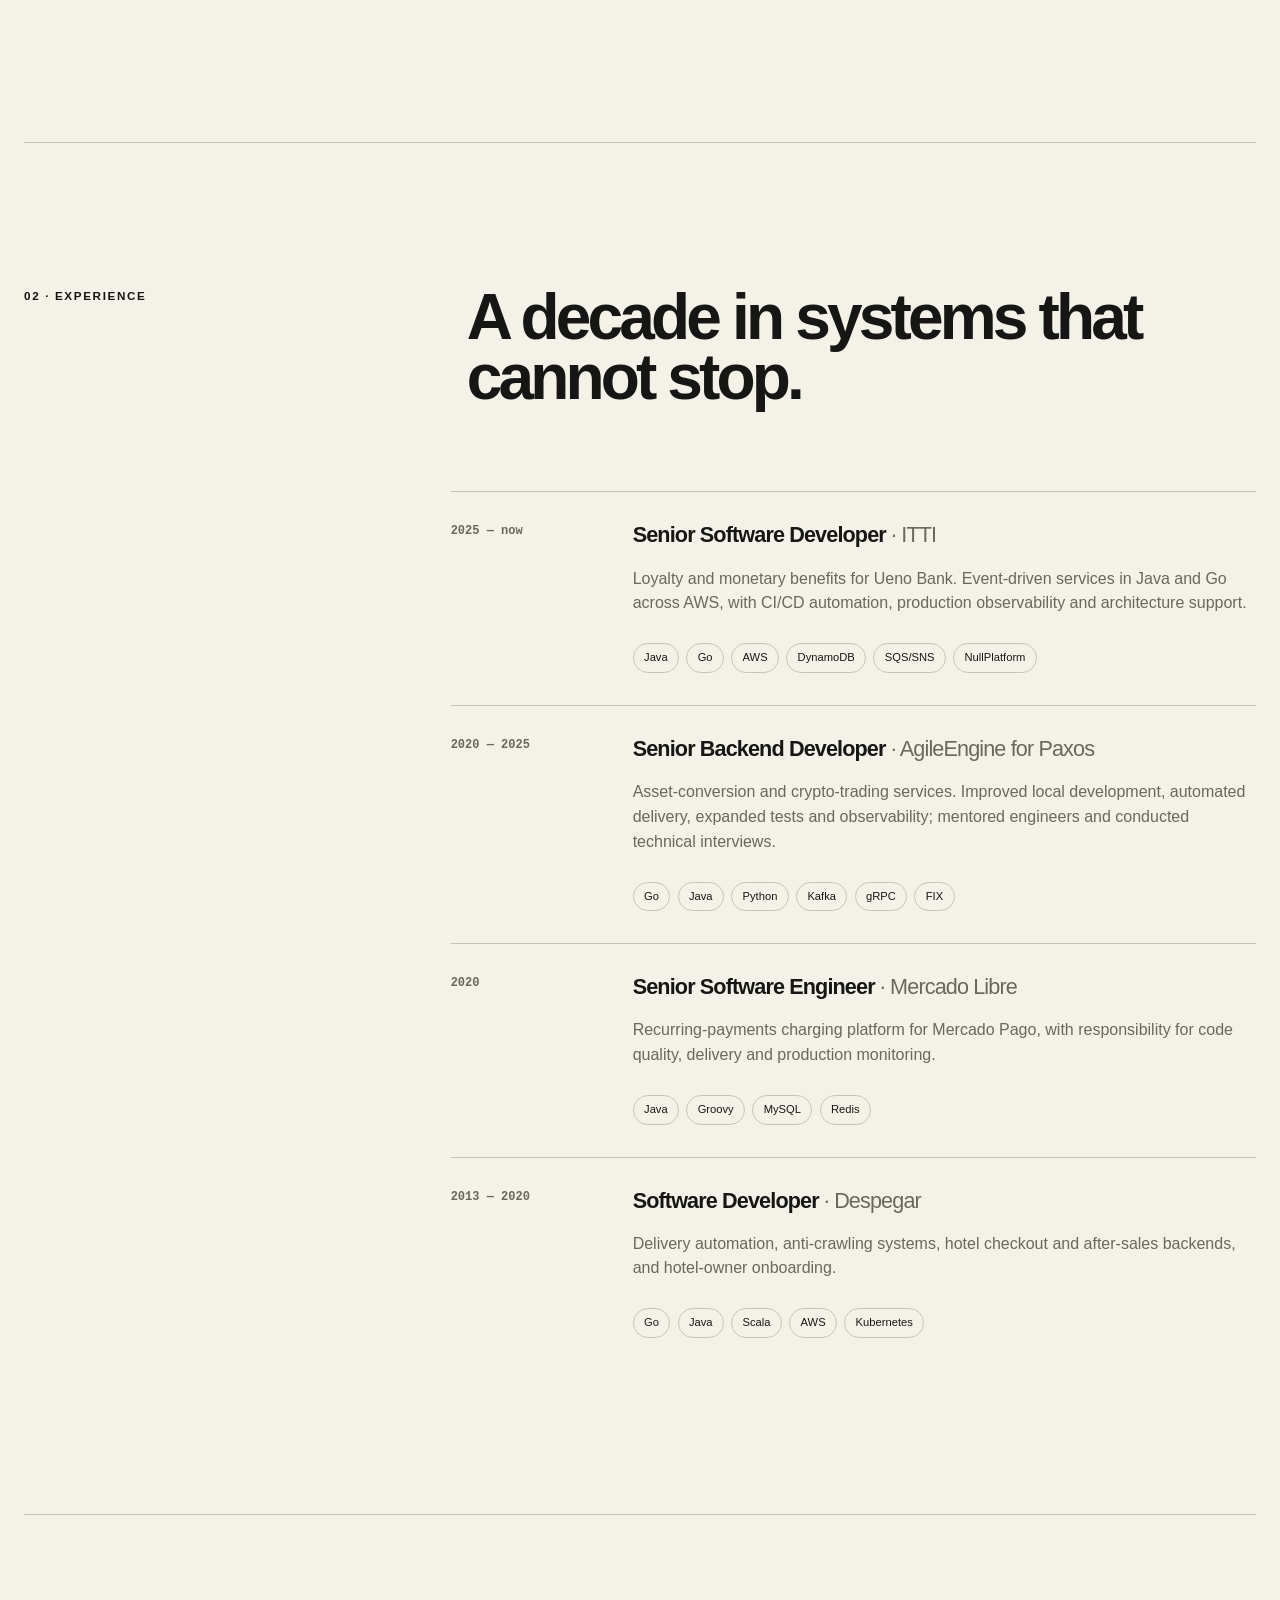
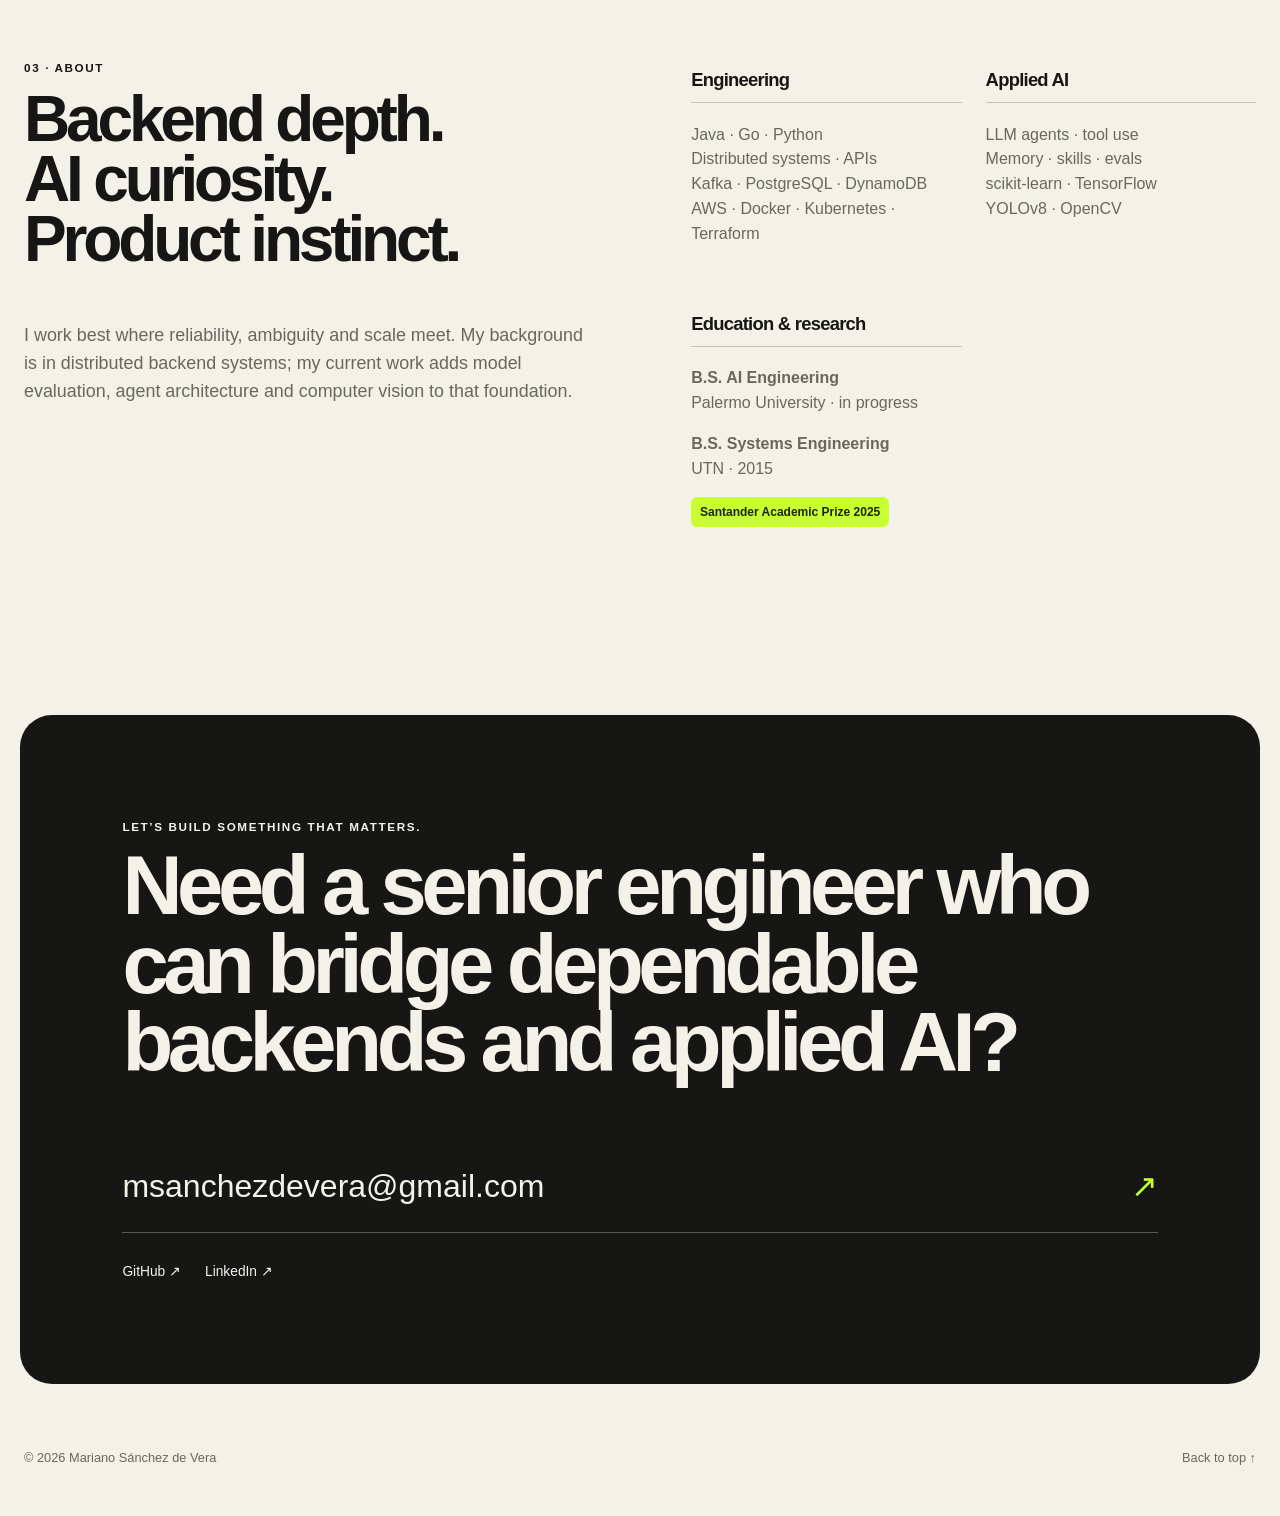
==== commit 1eb5637b: "Bust cached portfolio styles" ====
--- a/index.html
+++ b/index.html
@@ -11,7 +11,7 @@
   <meta property="og:url" content="https://msanchezdevera.github.io/">
   <title>Mariano Sánchez de Vera — Senior Software Engineer</title>
   <link rel="icon" href="favicon.svg" type="image/svg+xml">
-  <link rel="stylesheet" href="styles.css">
+  <link rel="stylesheet" href="styles.css?v=2">
   <script defer src="script.js"></script>
 </head>
 <body>
--- a/styles.css
+++ b/styles.css
@@ -1,7 +1,7 @@
 :root{--bg:#f4f1e8;--surface:#e9e5da;--ink:#161714;--muted:#68685f;--line:#c9c4b7;--accent:#c7ff31;--accent-ink:#1d2600;--card:#fbf9f2;--shadow:0 24px 70px rgba(25,25,20,.12);--radius:1.4rem;--max:1240px;color-scheme:light}
 [data-theme="dark"]{--bg:#11120f;--surface:#1b1d18;--ink:#f2f0e8;--muted:#a9aa9e;--line:#35382f;--accent:#c7ff31;--accent-ink:#1d2600;--card:#171914;--shadow:0 24px 70px rgba(0,0,0,.35);color-scheme:dark}
 *{box-sizing:border-box}html{scroll-behavior:smooth}body{margin:0;background:var(--bg);color:var(--ink);font-family:Inter,ui-sans-serif,-apple-system,BlinkMacSystemFont,"Segoe UI",sans-serif;line-height:1.55;transition:background .25s,color .25s}a{color:inherit;text-decoration:none}img{display:block;max-width:100%}button{font:inherit}.skip-link{position:fixed;left:1rem;top:-4rem;z-index:99;background:var(--accent);color:var(--accent-ink);padding:.7rem 1rem;border-radius:.4rem}.skip-link:focus{top:1rem}.site-header{position:sticky;top:0;z-index:20;display:grid;grid-template-columns:1fr auto 1fr;align-items:center;width:min(calc(100% - 2rem),var(--max));margin:.8rem auto;padding:.75rem 1rem;border:1px solid color-mix(in srgb,var(--line) 75%,transparent);border-radius:999px;background:color-mix(in srgb,var(--bg) 84%,transparent);backdrop-filter:blur(18px)}.brand{font-weight:900;letter-spacing:-.06em}.brand span{color:var(--accent)}.nav{display:flex;gap:1.8rem;font-size:.86rem;font-weight:650}.nav a,.text-link,.contact-links a,footer a{position:relative}.nav a:after,.text-link:after,.contact-links a:after,footer a:after{content:"";position:absolute;left:0;right:100%;bottom:-.22rem;height:1px;background:currentColor;transition:right .2s}.nav a:hover:after,.text-link:hover:after,.contact-links a:hover:after,footer a:hover:after{right:0}.header-actions{justify-self:end;display:flex;align-items:center;gap:.7rem}.theme-toggle{width:2.3rem;height:2.3rem;border:1px solid var(--line);border-radius:50%;background:transparent;color:var(--ink);cursor:pointer}.button{display:inline-flex;align-items:center;justify-content:center;gap:.65rem;border:1px solid var(--ink);border-radius:999px;background:var(--ink);color:var(--bg);font-weight:750;padding:.9rem 1.2rem;transition:transform .2s,box-shadow .2s}.button:hover{transform:translateY(-2px);box-shadow:0 8px 0 var(--accent)}.button-small{padding:.6rem 1rem;font-size:.82rem}
-main{overflow:hidden}.hero{width:min(calc(100% - 3rem),var(--max));min-height:calc(100svh - 7rem);margin:0 auto;display:grid;grid-template-columns:1.04fr .96fr;gap:5vw;align-items:center;padding:5rem 0 7rem}.eyebrow,.kicker,.project-number{font-size:.73rem;letter-spacing:.14em;text-transform:uppercase;font-weight:800}.eyebrow{display:flex;align-items:center;gap:.55rem}.status-dot{display:inline-block;width:.55rem;height:.55rem;border-radius:50%;background:var(--accent);box-shadow:0 0 0 4px color-mix(in srgb,var(--accent) 25%,transparent)}h1,h2,h3,p{margin-top:0}h1{font-size:clamp(3.2rem,7vw,7rem);line-height:.9;letter-spacing:-.07em;margin:2rem 0 2.2rem;max-width:13ch}h1 em{font-family:Georgia,serif;font-weight:400;color:var(--muted)}.hero-lede{font-size:clamp(1.06rem,1.7vw,1.35rem);max-width:640px;color:var(--muted)}.hero-actions{display:flex;flex-wrap:wrap;align-items:center;gap:1.4rem;margin-top:2.1rem}.text-link{font-size:.9rem;font-weight:750}.hero-visual{position:relative;min-height:610px}.signal-grid{position:absolute;inset:0;background-image:linear-gradient(var(--line) 1px,transparent 1px),linear-gradient(90deg,var(--line) 1px,transparent 1px);background-size:42px 42px;mask-image:linear-gradient(to bottom,transparent,black 12%,black 80%,transparent);opacity:.5}.hero-visual:before{content:"";position:absolute;width:360px;height:360px;right:2%;top:7%;border-radius:50%;background:var(--accent);filter:blur(80px);opacity:.3}.terminal-card{position:absolute;inset:15% 6% auto 5%;background:#161813;color:#eef1e7;border:1px solid #34392b;border-radius:var(--radius);box-shadow:var(--shadow);transform:rotate(-2deg);overflow:hidden}.terminal-top{height:2.7rem;display:flex;align-items:center;gap:.4rem;padding:0 1rem;border-bottom:1px solid #32372a}.terminal-top span{width:.55rem;height:.55rem;border-radius:50%;background:#464a3d}.terminal-top span:first-child{background:var(--accent)}.terminal-top small{margin-left:auto;color:#8d9282}.terminal-card pre{margin:0;padding:2rem;font:500 clamp(.8rem,1.35vw,1.04rem)/1.8 ui-monospace,SFMono-Regular,Consolas,monospace;white-space:pre-wrap}.accent{color:var(--accent)}.muted{color:#939887}.metric{position:absolute;background:var(--card);border:1px solid var(--line);border-radius:1rem;padding:1rem 1.15rem;box-shadow:var(--shadow)}.metric strong{display:block;font-size:1.75rem;line-height:1}.metric span{display:block;color:var(--muted);font-size:.75rem;margin-top:.35rem}.metric-a{left:0;bottom:18%;transform:rotate(3deg)}.metric-b{right:0;bottom:7%;transform:rotate(-3deg)}
+main{overflow:hidden}.hero{width:min(calc(100% - 3rem),var(--max));min-height:calc(100svh - 7rem);margin:0 auto;display:grid;grid-template-columns:1.04fr .96fr;gap:5vw;align-items:center;padding:5rem 0 7rem}.eyebrow,.kicker,.project-number{font-size:.73rem;letter-spacing:.14em;text-transform:uppercase;font-weight:800}.eyebrow{display:flex;align-items:center;gap:.55rem}.status-dot{display:inline-block;width:.55rem;height:.55rem;border-radius:50%;background:var(--accent);box-shadow:0 0 0 4px color-mix(in srgb,var(--accent) 25%,transparent)}h1,h2,h3,p{margin-top:0}h1{font-size:clamp(3.1rem,5.25vw,5.4rem);line-height:.94;letter-spacing:-.06em;margin:2rem 0 2.2rem;max-width:13ch}h1 em{font-family:Georgia,serif;font-weight:400;color:var(--muted)}.hero-lede{font-size:clamp(1.06rem,1.7vw,1.35rem);max-width:640px;color:var(--muted)}.hero-actions{display:flex;flex-wrap:wrap;align-items:center;gap:1.4rem;margin-top:2.1rem}.text-link{font-size:.9rem;font-weight:750}.hero-visual{position:relative;min-height:610px}.signal-grid{position:absolute;inset:0;background-image:linear-gradient(var(--line) 1px,transparent 1px),linear-gradient(90deg,var(--line) 1px,transparent 1px);background-size:42px 42px;mask-image:linear-gradient(to bottom,transparent,black 12%,black 80%,transparent);opacity:.5}.hero-visual:before{content:"";position:absolute;width:360px;height:360px;right:2%;top:7%;border-radius:50%;background:var(--accent);filter:blur(80px);opacity:.3}.terminal-card{position:absolute;inset:15% 6% auto 5%;background:#161813;color:#eef1e7;border:1px solid #34392b;border-radius:var(--radius);box-shadow:var(--shadow);transform:rotate(-2deg);overflow:hidden}.terminal-top{height:2.7rem;display:flex;align-items:center;gap:.4rem;padding:0 1rem;border-bottom:1px solid #32372a}.terminal-top span{width:.55rem;height:.55rem;border-radius:50%;background:#464a3d}.terminal-top span:first-child{background:var(--accent)}.terminal-top small{margin-left:auto;color:#8d9282}.terminal-card pre{margin:0;padding:2rem;font:500 clamp(.8rem,1.35vw,1.04rem)/1.8 ui-monospace,SFMono-Regular,Consolas,monospace;white-space:pre-wrap}.accent{color:var(--accent)}.muted{color:#939887}.metric{position:absolute;background:var(--card);border:1px solid var(--line);border-radius:1rem;padding:1rem 1.15rem;box-shadow:var(--shadow)}.metric strong{display:block;font-size:1.75rem;line-height:1}.metric span{display:block;color:var(--muted);font-size:.75rem;margin-top:.35rem}.metric-a{left:0;bottom:18%;transform:rotate(3deg)}.metric-b{right:0;bottom:7%;transform:rotate(-3deg)}
 .proof-strip{border-block:1px solid var(--line);padding:1.7rem max(1.5rem,calc((100vw - var(--max))/2));display:flex;align-items:center;gap:3rem;color:var(--muted)}.proof-strip p{margin:0;font-size:.8rem;text-transform:uppercase;letter-spacing:.1em}.proof-strip div{display:flex;justify-content:space-between;gap:clamp(1.5rem,5vw,5rem);flex:1;overflow:auto}.proof-strip strong{color:var(--ink);white-space:nowrap}
 .section{width:min(calc(100% - 3rem),var(--max));margin:0 auto;padding:9rem 0}.section-heading{display:grid;grid-template-columns:1fr 2fr;column-gap:3rem;margin-bottom:4rem}.section-heading .kicker{grid-row:1/3}.section-heading h2{font-size:clamp(2.7rem,5vw,5.4rem);letter-spacing:-.06em;line-height:.95;margin:0 0 1.2rem}.section-heading>p:last-child{color:var(--muted);max-width:520px;font-size:1.08rem}.project{border:1px solid var(--line);border-radius:var(--radius);overflow:hidden;background:var(--card)}.project-featured{display:grid;grid-template-columns:1.1fr .9fr}.project-media{position:relative;min-height:580px;background:#090a08;overflow:hidden}.project-media img{width:100%;height:100%;object-fit:cover;transition:transform .6s}.project-media:hover img{transform:scale(1.025)}.media-label{position:absolute;left:1rem;bottom:1rem;background:#111;color:#fff;border-radius:999px;padding:.5rem .75rem;font-size:.7rem}.project-copy,.card-body{padding:clamp(1.5rem,4vw,3.5rem)}.project-number{color:var(--muted)}.project h3,.project-card h3,.more-work h3,.timeline h3,.about h3{font-size:clamp(1.7rem,3vw,2.7rem);line-height:1.06;letter-spacing:-.04em;margin:.7rem 0 1.2rem}.project-copy>p:not(.project-number),.card-body>p:not(.project-number,.live-label){color:var(--muted)}.project-metrics{display:grid;grid-template-columns:repeat(3,1fr);gap:.5rem;margin:2rem 0}.project-metrics div{border-top:1px solid var(--line);padding-top:1rem}.project-metrics strong,.compact-metric strong{display:block;font-size:1.7rem}.project-metrics span,.compact-metric span{font-size:.73rem;color:var(--muted)}.tags{display:flex;flex-wrap:wrap;list-style:none;margin:1.7rem 0;padding:0;gap:.45rem}.tags li{border:1px solid var(--line);border-radius:999px;padding:.32rem .65rem;font-size:.7rem}.project-link{display:inline-flex;align-items:center;justify-content:space-between;gap:2rem;font-weight:800;border-bottom:1px solid var(--ink);padding-bottom:.25rem}.project-link span{transition:transform .2s}.project-link:hover span{transform:translate(3px,-3px)}.project-grid{display:grid;grid-template-columns:1fr 1fr;gap:1.2rem;margin-top:1.2rem}.project-card{border:1px solid var(--line);border-radius:var(--radius);overflow:hidden;background:var(--card)}.card-media{display:block;height:330px;overflow:hidden;background:#090a08}.card-media img{width:100%;height:100%;object-fit:cover;transition:transform .6s}.card-media:hover img{transform:scale(1.035)}.compact-metric{margin-top:1.4rem}.project-card-text{display:flex;flex-direction:column;background:var(--ink);color:var(--bg)}.card-mark{display:grid;place-items:center;min-height:330px;font-size:clamp(4rem,8vw,7rem);font-weight:900;letter-spacing:-.08em;background:radial-gradient(circle at 70% 30%,color-mix(in srgb,var(--accent) 45%,transparent),transparent 32%),linear-gradient(135deg,#252820,#111)}.card-mark span{color:var(--accent)}.project-card-text .card-body>p:not(.project-number,.live-label){color:color-mix(in srgb,var(--bg) 70%,transparent)}.project-card-text .tags li{border-color:#4c5045}.project-card-text .project-link{border-color:var(--bg)}.live-label{display:flex;align-items:center;gap:.6rem;font-size:.8rem}.dual-links{display:flex;flex-wrap:wrap;gap:1.4rem}.more-work{display:grid;grid-template-columns:1fr 1fr;gap:2rem;border-top:1px solid var(--line);margin-top:5rem;padding-top:3rem}.more-work ul{list-style:none;padding:0;margin:0}.more-work li{display:flex;flex-direction:column;border-bottom:1px solid var(--line);padding:1rem 0;font-weight:750}.more-work small{color:var(--muted);font-weight:400;margin-top:.3rem}
 .experience{border-top:1px solid var(--line)}.timeline{margin-left:calc(33.333% + 1rem)}.timeline-item{display:grid;grid-template-columns:150px 1fr;gap:2rem;padding:2rem 0;border-top:1px solid var(--line)}.timeline time{font:700 .75rem ui-monospace,monospace;color:var(--muted)}.timeline h3{font-size:1.35rem;margin-top:0}.timeline h3 span{color:var(--muted);font-weight:500}.timeline p{color:var(--muted);max-width:650px}.timeline .tags{margin-bottom:0}.about{display:grid;grid-template-columns:1fr 1fr;gap:8vw;border-top:1px solid var(--line)}.about h2{font-size:clamp(3rem,5vw,5.4rem);line-height:.94;letter-spacing:-.065em}.about-main>p:last-child{color:var(--muted);font-size:1.12rem;max-width:580px}.about-details{display:grid;grid-template-columns:1fr 1fr;gap:2.5rem 1.5rem}.about-details h3{font-size:1.15rem;border-bottom:1px solid var(--line);padding-bottom:.8rem}.about-details p{color:var(--muted)}.award{display:inline-block;border-radius:.4rem;background:var(--accent);color:var(--accent-ink)!important;padding:.35rem .55rem;font-size:.75rem;font-weight:800}.contact{width:min(calc(100% - 2rem),var(--max));margin:2rem auto;border-radius:2rem;background:var(--ink);color:var(--bg);padding:clamp(3rem,8vw,8rem)}.contact h2{font-size:clamp(2.8rem,6.5vw,6.2rem);line-height:.94;letter-spacing:-.065em;max-width:1050px}.contact-email{display:flex;justify-content:space-between;align-items:center;margin-top:5rem;border-bottom:1px solid #55584f;padding-bottom:1.3rem;font-size:clamp(1.1rem,2.5vw,2rem)}.contact-email span{color:var(--accent)}.contact-links{display:flex;gap:1.5rem;margin-top:1.7rem;font-size:.86rem}footer{width:min(calc(100% - 3rem),var(--max));margin:0 auto;padding:2rem 0 3rem;display:flex;justify-content:space-between;color:var(--muted);font-size:.8rem}footer p{margin:0}.reveal{opacity:0;transform:translateY(32px);transition:opacity .75s ease,transform .75s ease}.reveal.is-visible{opacity:1;transform:none}
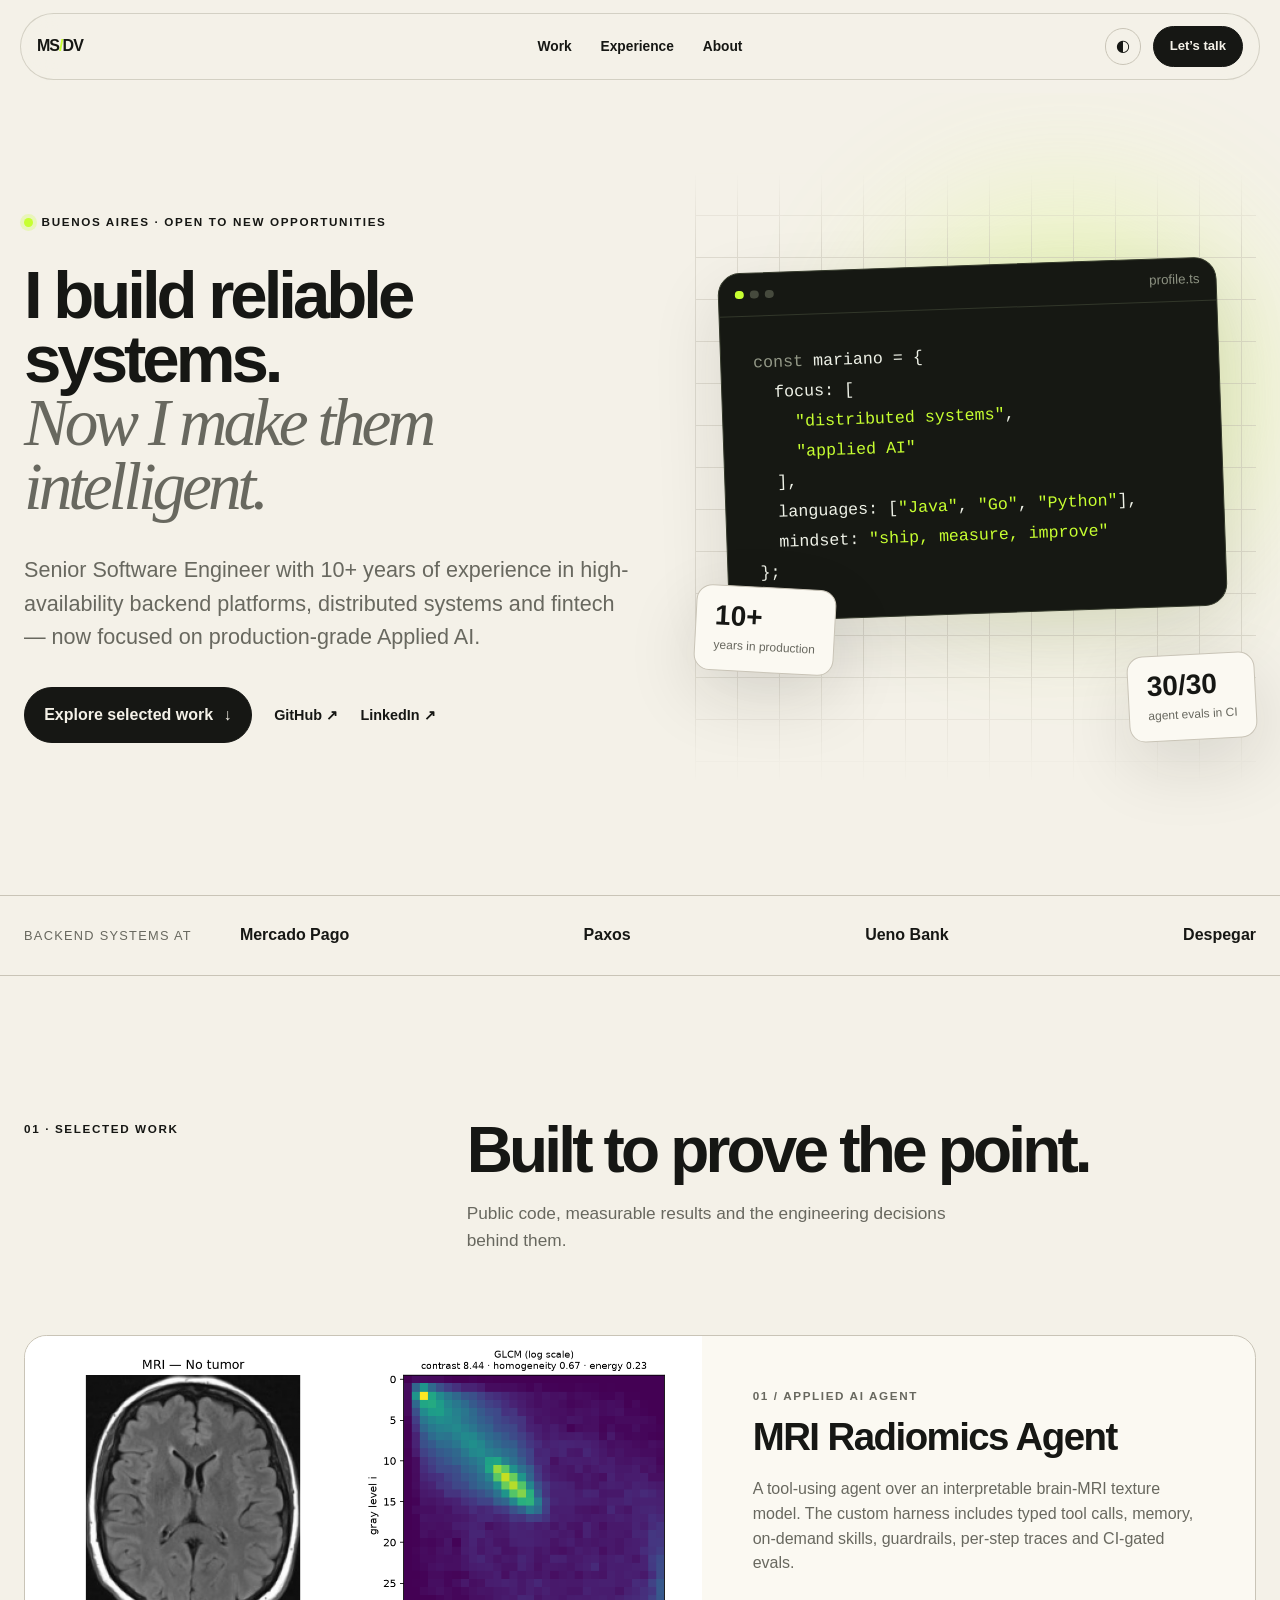
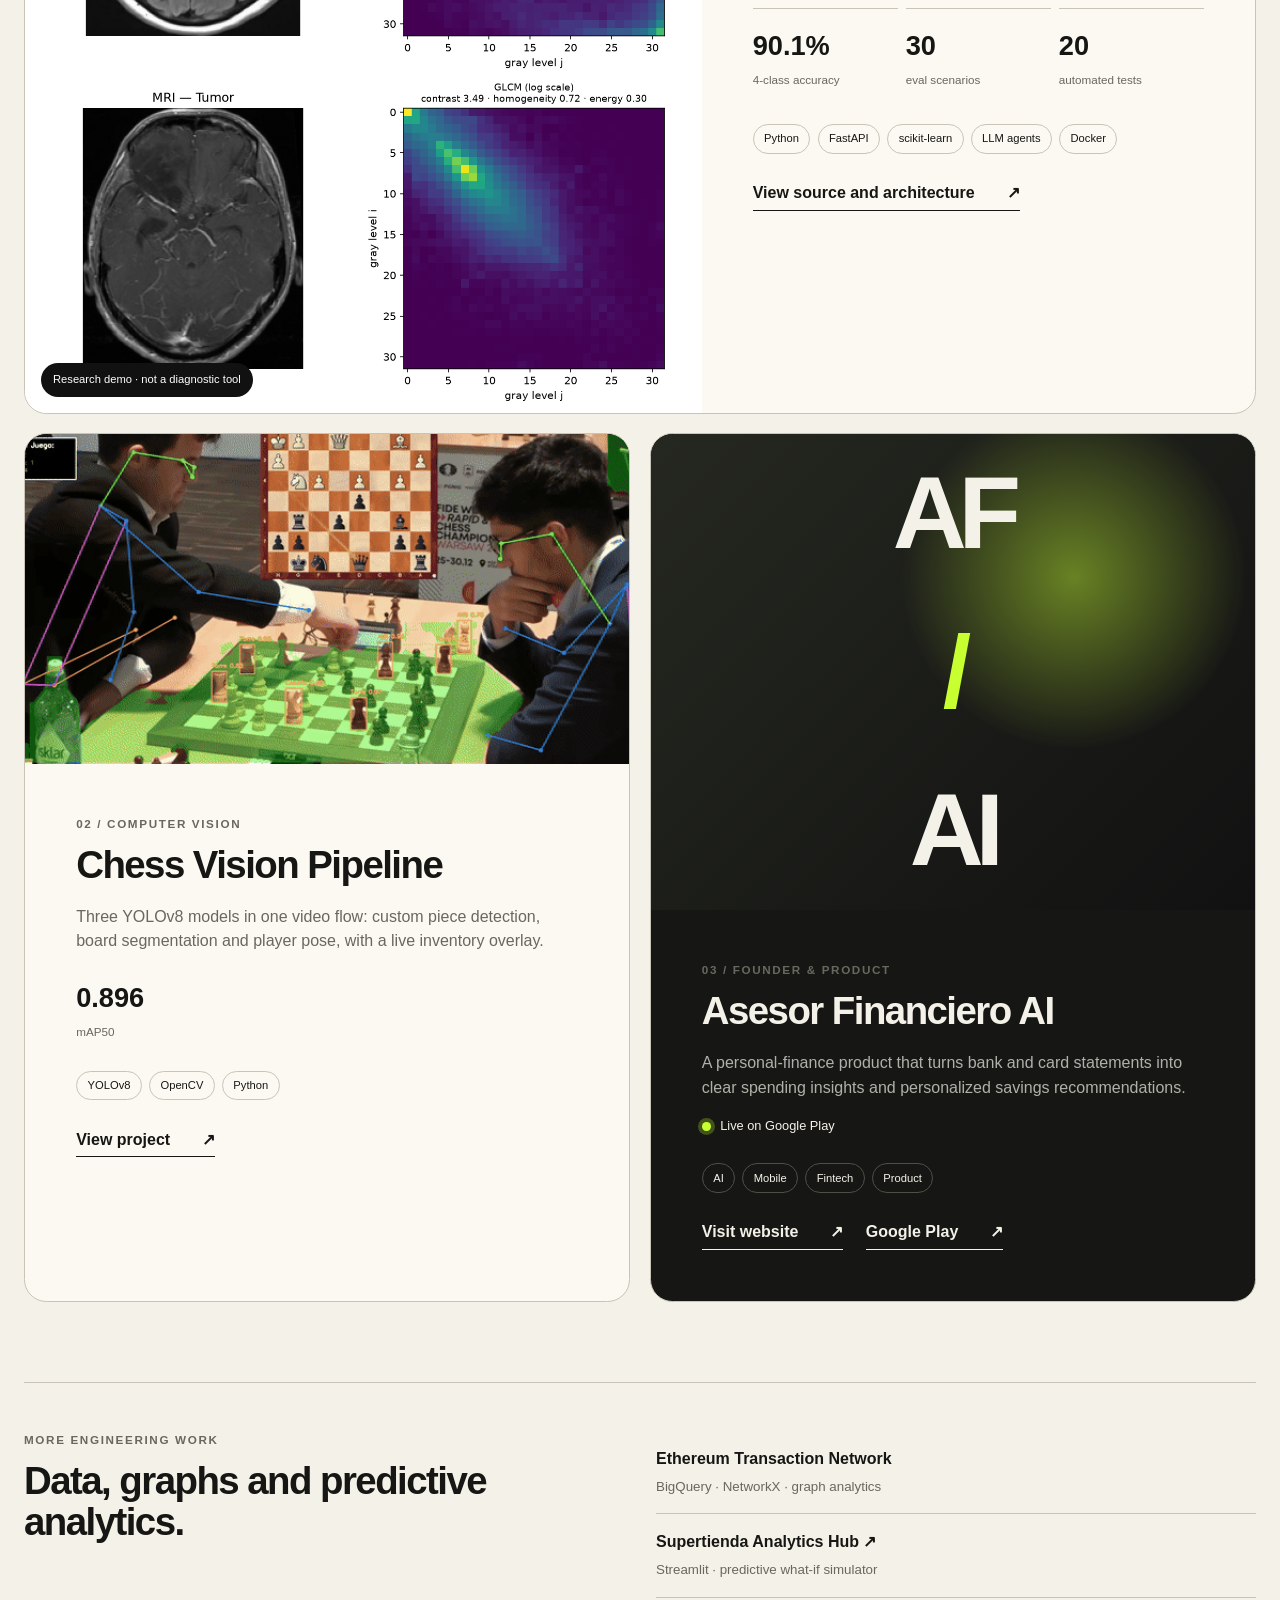
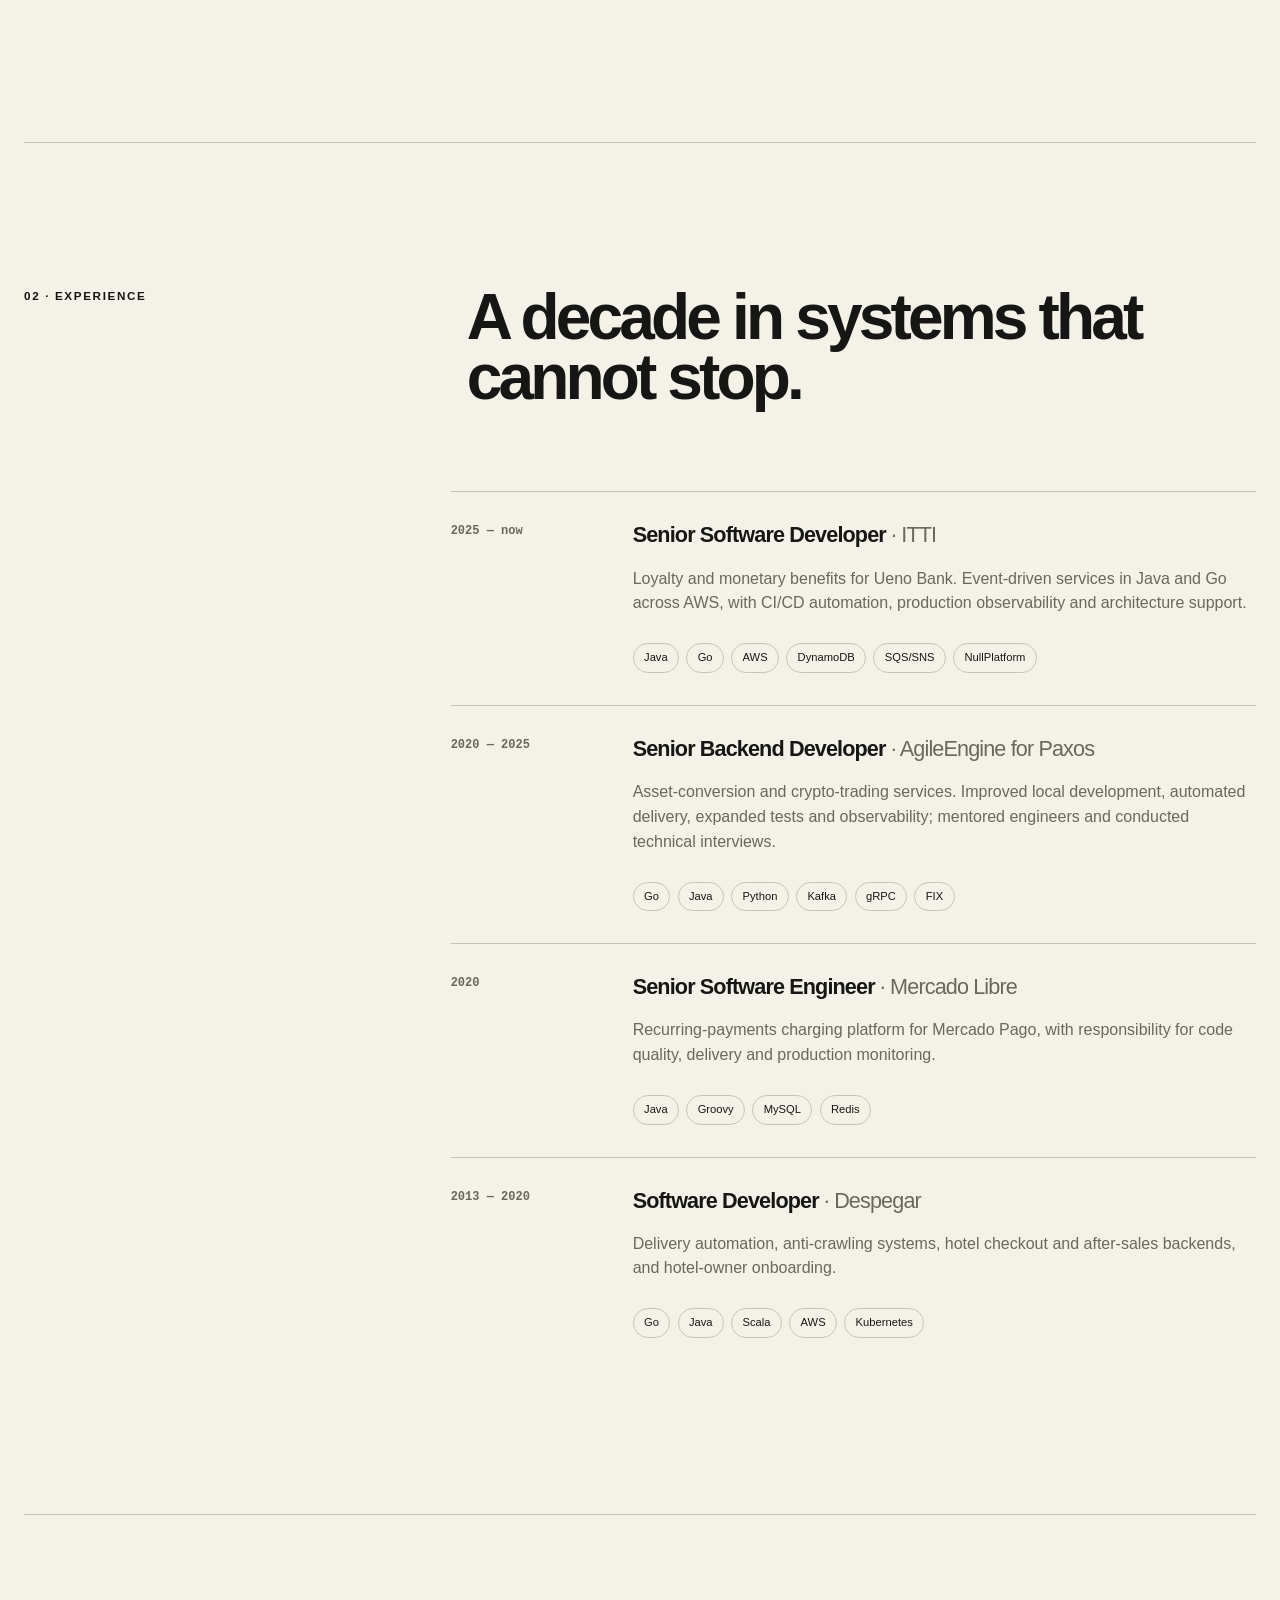
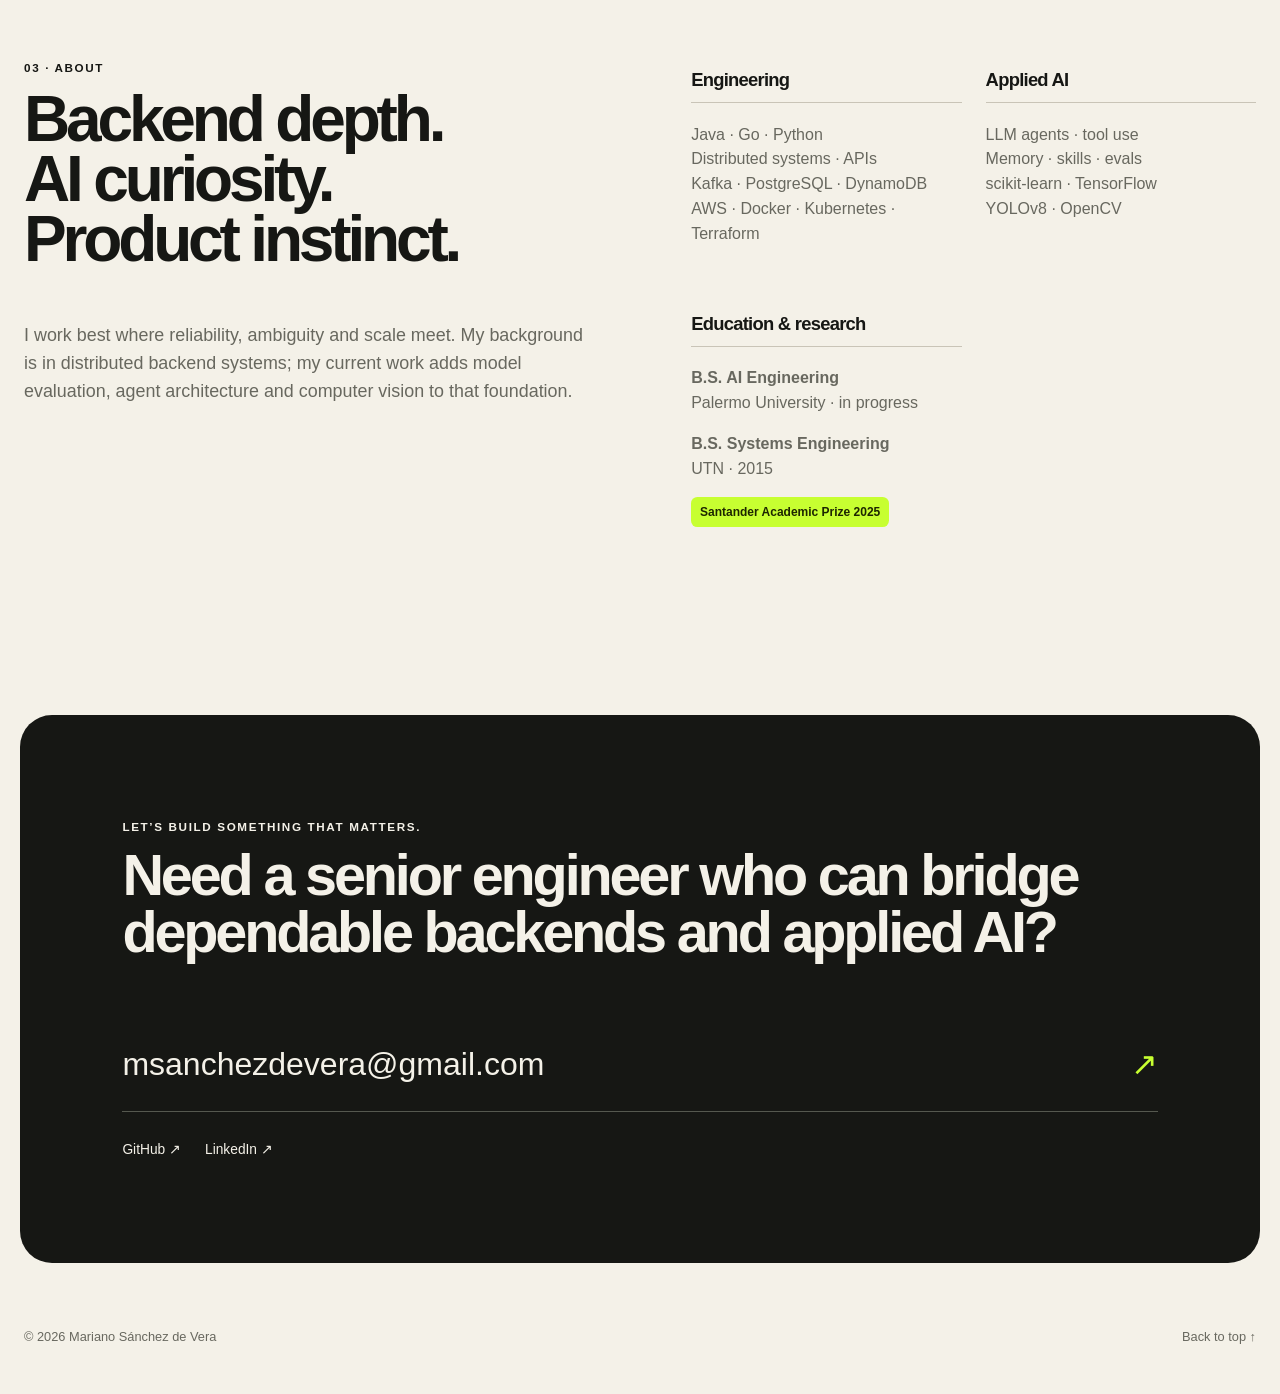
==== commit c4b3bb3a: "Reduce contact headline size" ====
--- a/index.html
+++ b/index.html
@@ -11,7 +11,7 @@
   <meta property="og:url" content="https://msanchezdevera.github.io/">
   <title>Mariano Sánchez de Vera — Senior Software Engineer</title>
   <link rel="icon" href="favicon.svg" type="image/svg+xml">
-  <link rel="stylesheet" href="styles.css?v=2">
+  <link rel="stylesheet" href="styles.css?v=3">
   <script defer src="script.js"></script>
 </head>
 <body>
--- a/styles.css
+++ b/styles.css
@@ -4,7 +4,7 @@
 main{overflow:hidden}.hero{width:min(calc(100% - 3rem),var(--max));min-height:calc(100svh - 7rem);margin:0 auto;display:grid;grid-template-columns:1.04fr .96fr;gap:5vw;align-items:center;padding:5rem 0 7rem}.eyebrow,.kicker,.project-number{font-size:.73rem;letter-spacing:.14em;text-transform:uppercase;font-weight:800}.eyebrow{display:flex;align-items:center;gap:.55rem}.status-dot{display:inline-block;width:.55rem;height:.55rem;border-radius:50%;background:var(--accent);box-shadow:0 0 0 4px color-mix(in srgb,var(--accent) 25%,transparent)}h1,h2,h3,p{margin-top:0}h1{font-size:clamp(3.1rem,5.25vw,5.4rem);line-height:.94;letter-spacing:-.06em;margin:2rem 0 2.2rem;max-width:13ch}h1 em{font-family:Georgia,serif;font-weight:400;color:var(--muted)}.hero-lede{font-size:clamp(1.06rem,1.7vw,1.35rem);max-width:640px;color:var(--muted)}.hero-actions{display:flex;flex-wrap:wrap;align-items:center;gap:1.4rem;margin-top:2.1rem}.text-link{font-size:.9rem;font-weight:750}.hero-visual{position:relative;min-height:610px}.signal-grid{position:absolute;inset:0;background-image:linear-gradient(var(--line) 1px,transparent 1px),linear-gradient(90deg,var(--line) 1px,transparent 1px);background-size:42px 42px;mask-image:linear-gradient(to bottom,transparent,black 12%,black 80%,transparent);opacity:.5}.hero-visual:before{content:"";position:absolute;width:360px;height:360px;right:2%;top:7%;border-radius:50%;background:var(--accent);filter:blur(80px);opacity:.3}.terminal-card{position:absolute;inset:15% 6% auto 5%;background:#161813;color:#eef1e7;border:1px solid #34392b;border-radius:var(--radius);box-shadow:var(--shadow);transform:rotate(-2deg);overflow:hidden}.terminal-top{height:2.7rem;display:flex;align-items:center;gap:.4rem;padding:0 1rem;border-bottom:1px solid #32372a}.terminal-top span{width:.55rem;height:.55rem;border-radius:50%;background:#464a3d}.terminal-top span:first-child{background:var(--accent)}.terminal-top small{margin-left:auto;color:#8d9282}.terminal-card pre{margin:0;padding:2rem;font:500 clamp(.8rem,1.35vw,1.04rem)/1.8 ui-monospace,SFMono-Regular,Consolas,monospace;white-space:pre-wrap}.accent{color:var(--accent)}.muted{color:#939887}.metric{position:absolute;background:var(--card);border:1px solid var(--line);border-radius:1rem;padding:1rem 1.15rem;box-shadow:var(--shadow)}.metric strong{display:block;font-size:1.75rem;line-height:1}.metric span{display:block;color:var(--muted);font-size:.75rem;margin-top:.35rem}.metric-a{left:0;bottom:18%;transform:rotate(3deg)}.metric-b{right:0;bottom:7%;transform:rotate(-3deg)}
 .proof-strip{border-block:1px solid var(--line);padding:1.7rem max(1.5rem,calc((100vw - var(--max))/2));display:flex;align-items:center;gap:3rem;color:var(--muted)}.proof-strip p{margin:0;font-size:.8rem;text-transform:uppercase;letter-spacing:.1em}.proof-strip div{display:flex;justify-content:space-between;gap:clamp(1.5rem,5vw,5rem);flex:1;overflow:auto}.proof-strip strong{color:var(--ink);white-space:nowrap}
 .section{width:min(calc(100% - 3rem),var(--max));margin:0 auto;padding:9rem 0}.section-heading{display:grid;grid-template-columns:1fr 2fr;column-gap:3rem;margin-bottom:4rem}.section-heading .kicker{grid-row:1/3}.section-heading h2{font-size:clamp(2.7rem,5vw,5.4rem);letter-spacing:-.06em;line-height:.95;margin:0 0 1.2rem}.section-heading>p:last-child{color:var(--muted);max-width:520px;font-size:1.08rem}.project{border:1px solid var(--line);border-radius:var(--radius);overflow:hidden;background:var(--card)}.project-featured{display:grid;grid-template-columns:1.1fr .9fr}.project-media{position:relative;min-height:580px;background:#090a08;overflow:hidden}.project-media img{width:100%;height:100%;object-fit:cover;transition:transform .6s}.project-media:hover img{transform:scale(1.025)}.media-label{position:absolute;left:1rem;bottom:1rem;background:#111;color:#fff;border-radius:999px;padding:.5rem .75rem;font-size:.7rem}.project-copy,.card-body{padding:clamp(1.5rem,4vw,3.5rem)}.project-number{color:var(--muted)}.project h3,.project-card h3,.more-work h3,.timeline h3,.about h3{font-size:clamp(1.7rem,3vw,2.7rem);line-height:1.06;letter-spacing:-.04em;margin:.7rem 0 1.2rem}.project-copy>p:not(.project-number),.card-body>p:not(.project-number,.live-label){color:var(--muted)}.project-metrics{display:grid;grid-template-columns:repeat(3,1fr);gap:.5rem;margin:2rem 0}.project-metrics div{border-top:1px solid var(--line);padding-top:1rem}.project-metrics strong,.compact-metric strong{display:block;font-size:1.7rem}.project-metrics span,.compact-metric span{font-size:.73rem;color:var(--muted)}.tags{display:flex;flex-wrap:wrap;list-style:none;margin:1.7rem 0;padding:0;gap:.45rem}.tags li{border:1px solid var(--line);border-radius:999px;padding:.32rem .65rem;font-size:.7rem}.project-link{display:inline-flex;align-items:center;justify-content:space-between;gap:2rem;font-weight:800;border-bottom:1px solid var(--ink);padding-bottom:.25rem}.project-link span{transition:transform .2s}.project-link:hover span{transform:translate(3px,-3px)}.project-grid{display:grid;grid-template-columns:1fr 1fr;gap:1.2rem;margin-top:1.2rem}.project-card{border:1px solid var(--line);border-radius:var(--radius);overflow:hidden;background:var(--card)}.card-media{display:block;height:330px;overflow:hidden;background:#090a08}.card-media img{width:100%;height:100%;object-fit:cover;transition:transform .6s}.card-media:hover img{transform:scale(1.035)}.compact-metric{margin-top:1.4rem}.project-card-text{display:flex;flex-direction:column;background:var(--ink);color:var(--bg)}.card-mark{display:grid;place-items:center;min-height:330px;font-size:clamp(4rem,8vw,7rem);font-weight:900;letter-spacing:-.08em;background:radial-gradient(circle at 70% 30%,color-mix(in srgb,var(--accent) 45%,transparent),transparent 32%),linear-gradient(135deg,#252820,#111)}.card-mark span{color:var(--accent)}.project-card-text .card-body>p:not(.project-number,.live-label){color:color-mix(in srgb,var(--bg) 70%,transparent)}.project-card-text .tags li{border-color:#4c5045}.project-card-text .project-link{border-color:var(--bg)}.live-label{display:flex;align-items:center;gap:.6rem;font-size:.8rem}.dual-links{display:flex;flex-wrap:wrap;gap:1.4rem}.more-work{display:grid;grid-template-columns:1fr 1fr;gap:2rem;border-top:1px solid var(--line);margin-top:5rem;padding-top:3rem}.more-work ul{list-style:none;padding:0;margin:0}.more-work li{display:flex;flex-direction:column;border-bottom:1px solid var(--line);padding:1rem 0;font-weight:750}.more-work small{color:var(--muted);font-weight:400;margin-top:.3rem}
-.experience{border-top:1px solid var(--line)}.timeline{margin-left:calc(33.333% + 1rem)}.timeline-item{display:grid;grid-template-columns:150px 1fr;gap:2rem;padding:2rem 0;border-top:1px solid var(--line)}.timeline time{font:700 .75rem ui-monospace,monospace;color:var(--muted)}.timeline h3{font-size:1.35rem;margin-top:0}.timeline h3 span{color:var(--muted);font-weight:500}.timeline p{color:var(--muted);max-width:650px}.timeline .tags{margin-bottom:0}.about{display:grid;grid-template-columns:1fr 1fr;gap:8vw;border-top:1px solid var(--line)}.about h2{font-size:clamp(3rem,5vw,5.4rem);line-height:.94;letter-spacing:-.065em}.about-main>p:last-child{color:var(--muted);font-size:1.12rem;max-width:580px}.about-details{display:grid;grid-template-columns:1fr 1fr;gap:2.5rem 1.5rem}.about-details h3{font-size:1.15rem;border-bottom:1px solid var(--line);padding-bottom:.8rem}.about-details p{color:var(--muted)}.award{display:inline-block;border-radius:.4rem;background:var(--accent);color:var(--accent-ink)!important;padding:.35rem .55rem;font-size:.75rem;font-weight:800}.contact{width:min(calc(100% - 2rem),var(--max));margin:2rem auto;border-radius:2rem;background:var(--ink);color:var(--bg);padding:clamp(3rem,8vw,8rem)}.contact h2{font-size:clamp(2.8rem,6.5vw,6.2rem);line-height:.94;letter-spacing:-.065em;max-width:1050px}.contact-email{display:flex;justify-content:space-between;align-items:center;margin-top:5rem;border-bottom:1px solid #55584f;padding-bottom:1.3rem;font-size:clamp(1.1rem,2.5vw,2rem)}.contact-email span{color:var(--accent)}.contact-links{display:flex;gap:1.5rem;margin-top:1.7rem;font-size:.86rem}footer{width:min(calc(100% - 3rem),var(--max));margin:0 auto;padding:2rem 0 3rem;display:flex;justify-content:space-between;color:var(--muted);font-size:.8rem}footer p{margin:0}.reveal{opacity:0;transform:translateY(32px);transition:opacity .75s ease,transform .75s ease}.reveal.is-visible{opacity:1;transform:none}
+.experience{border-top:1px solid var(--line)}.timeline{margin-left:calc(33.333% + 1rem)}.timeline-item{display:grid;grid-template-columns:150px 1fr;gap:2rem;padding:2rem 0;border-top:1px solid var(--line)}.timeline time{font:700 .75rem ui-monospace,monospace;color:var(--muted)}.timeline h3{font-size:1.35rem;margin-top:0}.timeline h3 span{color:var(--muted);font-weight:500}.timeline p{color:var(--muted);max-width:650px}.timeline .tags{margin-bottom:0}.about{display:grid;grid-template-columns:1fr 1fr;gap:8vw;border-top:1px solid var(--line)}.about h2{font-size:clamp(3rem,5vw,5.4rem);line-height:.94;letter-spacing:-.065em}.about-main>p:last-child{color:var(--muted);font-size:1.12rem;max-width:580px}.about-details{display:grid;grid-template-columns:1fr 1fr;gap:2.5rem 1.5rem}.about-details h3{font-size:1.15rem;border-bottom:1px solid var(--line);padding-bottom:.8rem}.about-details p{color:var(--muted)}.award{display:inline-block;border-radius:.4rem;background:var(--accent);color:var(--accent-ink)!important;padding:.35rem .55rem;font-size:.75rem;font-weight:800}.contact{width:min(calc(100% - 2rem),var(--max));margin:2rem auto;border-radius:2rem;background:var(--ink);color:var(--bg);padding:clamp(3rem,8vw,8rem)}.contact h2{font-size:clamp(2.4rem,4.5vw,4.6rem);line-height:.98;letter-spacing:-.055em;max-width:980px}.contact-email{display:flex;justify-content:space-between;align-items:center;margin-top:5rem;border-bottom:1px solid #55584f;padding-bottom:1.3rem;font-size:clamp(1.1rem,2.5vw,2rem)}.contact-email span{color:var(--accent)}.contact-links{display:flex;gap:1.5rem;margin-top:1.7rem;font-size:.86rem}footer{width:min(calc(100% - 3rem),var(--max));margin:0 auto;padding:2rem 0 3rem;display:flex;justify-content:space-between;color:var(--muted);font-size:.8rem}footer p{margin:0}.reveal{opacity:0;transform:translateY(32px);transition:opacity .75s ease,transform .75s ease}.reveal.is-visible{opacity:1;transform:none}
 @media (prefers-reduced-motion:reduce){html{scroll-behavior:auto}*,*:before,*:after{transition-duration:.01ms!important;animation-duration:.01ms!important}.reveal{opacity:1;transform:none}}
 @media (max-width:900px){.site-header{grid-template-columns:1fr auto}.nav{display:none}.hero{grid-template-columns:1fr;padding-top:4rem}.hero-visual{min-height:520px}.proof-strip{align-items:flex-start;flex-direction:column;gap:1rem}.section-heading{grid-template-columns:1fr}.section-heading .kicker{grid-row:auto}.project-featured,.project-grid,.about{grid-template-columns:1fr}.project-media{min-height:430px}.timeline{margin-left:0}.more-work{grid-template-columns:1fr}.about-details{margin-top:1rem}}
 @media (max-width:600px){.site-header{width:calc(100% - 1rem);margin:.5rem auto}.header-actions .button{display:none}.hero,.section{width:calc(100% - 2rem)}.hero{min-height:auto;padding:4rem 0 5rem}.hero-visual{min-height:430px}.terminal-card{inset:10% 0 auto 0}.terminal-card pre{padding:1.3rem}.metric-a{bottom:11%}.metric-b{bottom:-2%}.section{padding:6rem 0}.project-media{min-height:300px}.project-metrics{grid-template-columns:1fr 1fr}.card-media,.card-mark{height:260px;min-height:260px}.timeline-item{grid-template-columns:1fr;gap:.7rem}.about-details{grid-template-columns:1fr}.contact{border-radius:1.25rem;padding:3.5rem 1.3rem}.contact-email{align-items:flex-start;word-break:break-all}.contact-email span{margin-left:.5rem}footer{width:calc(100% - 2rem)}}
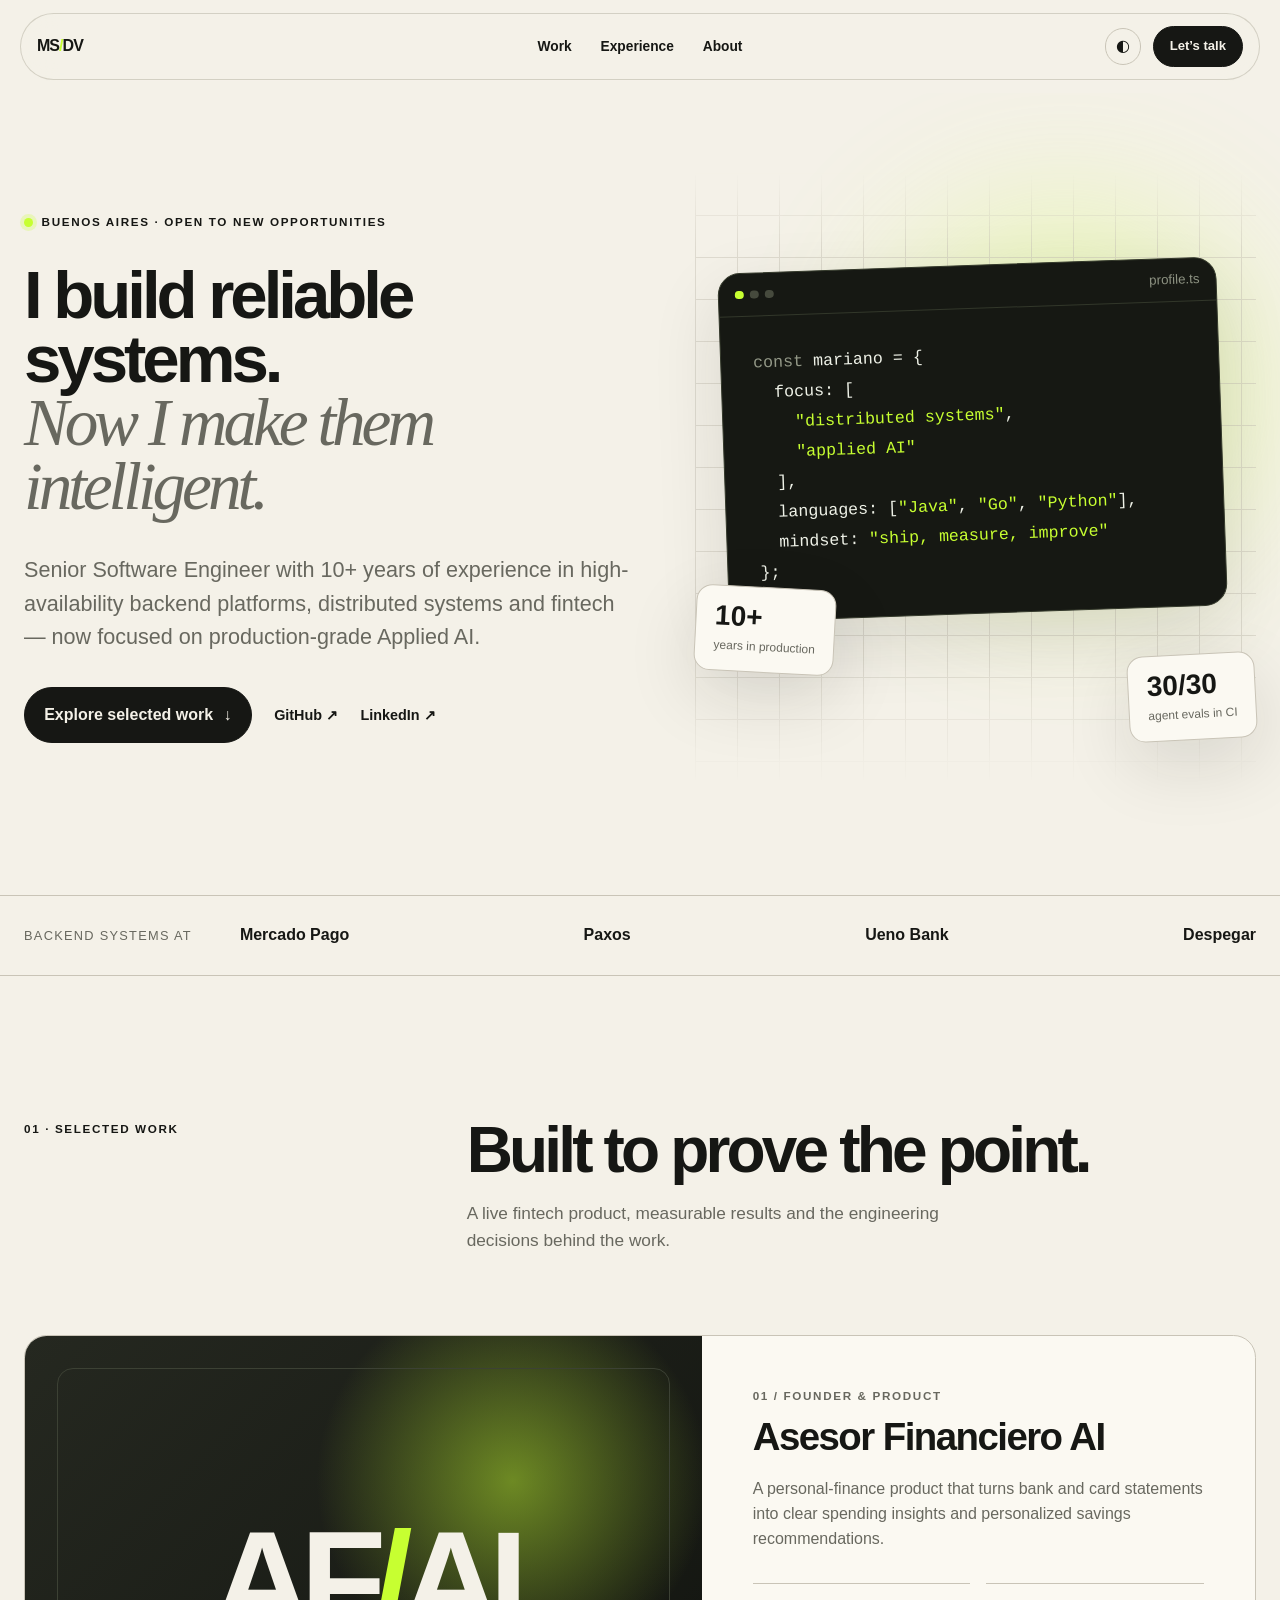
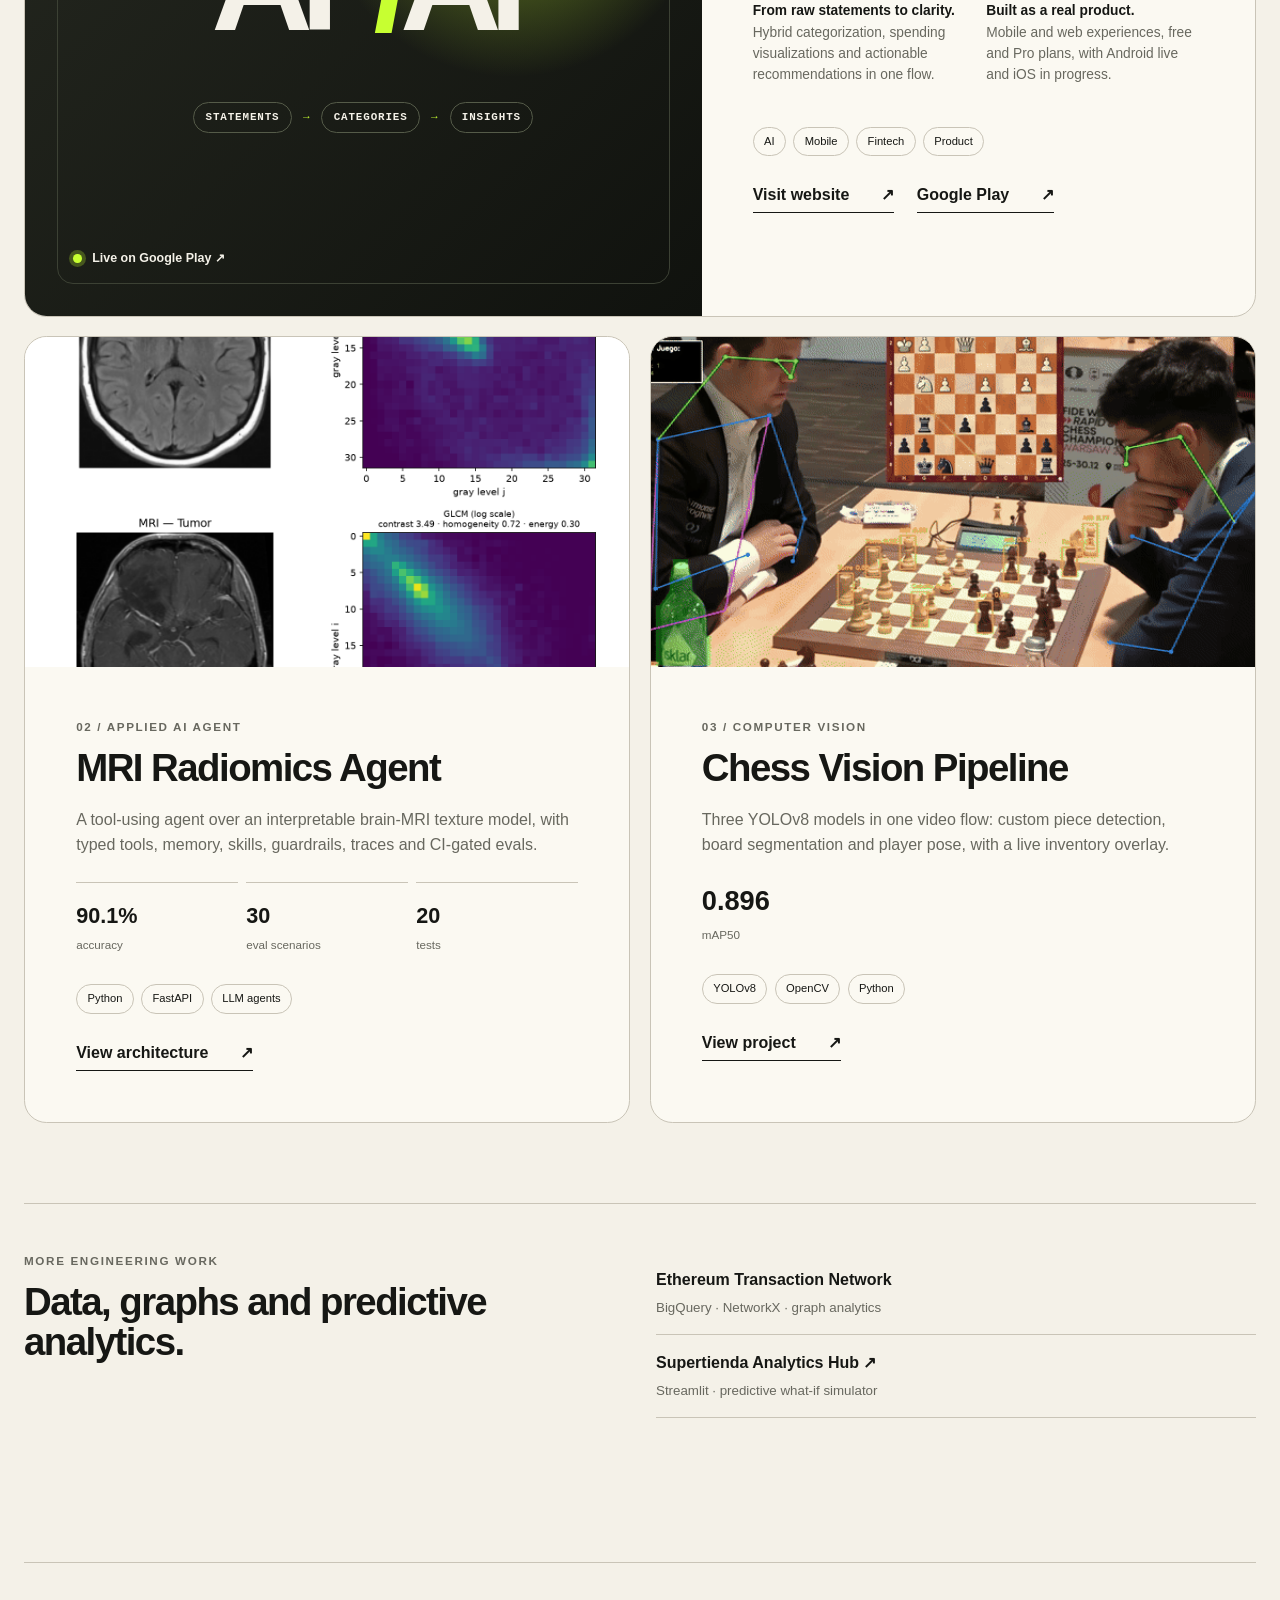
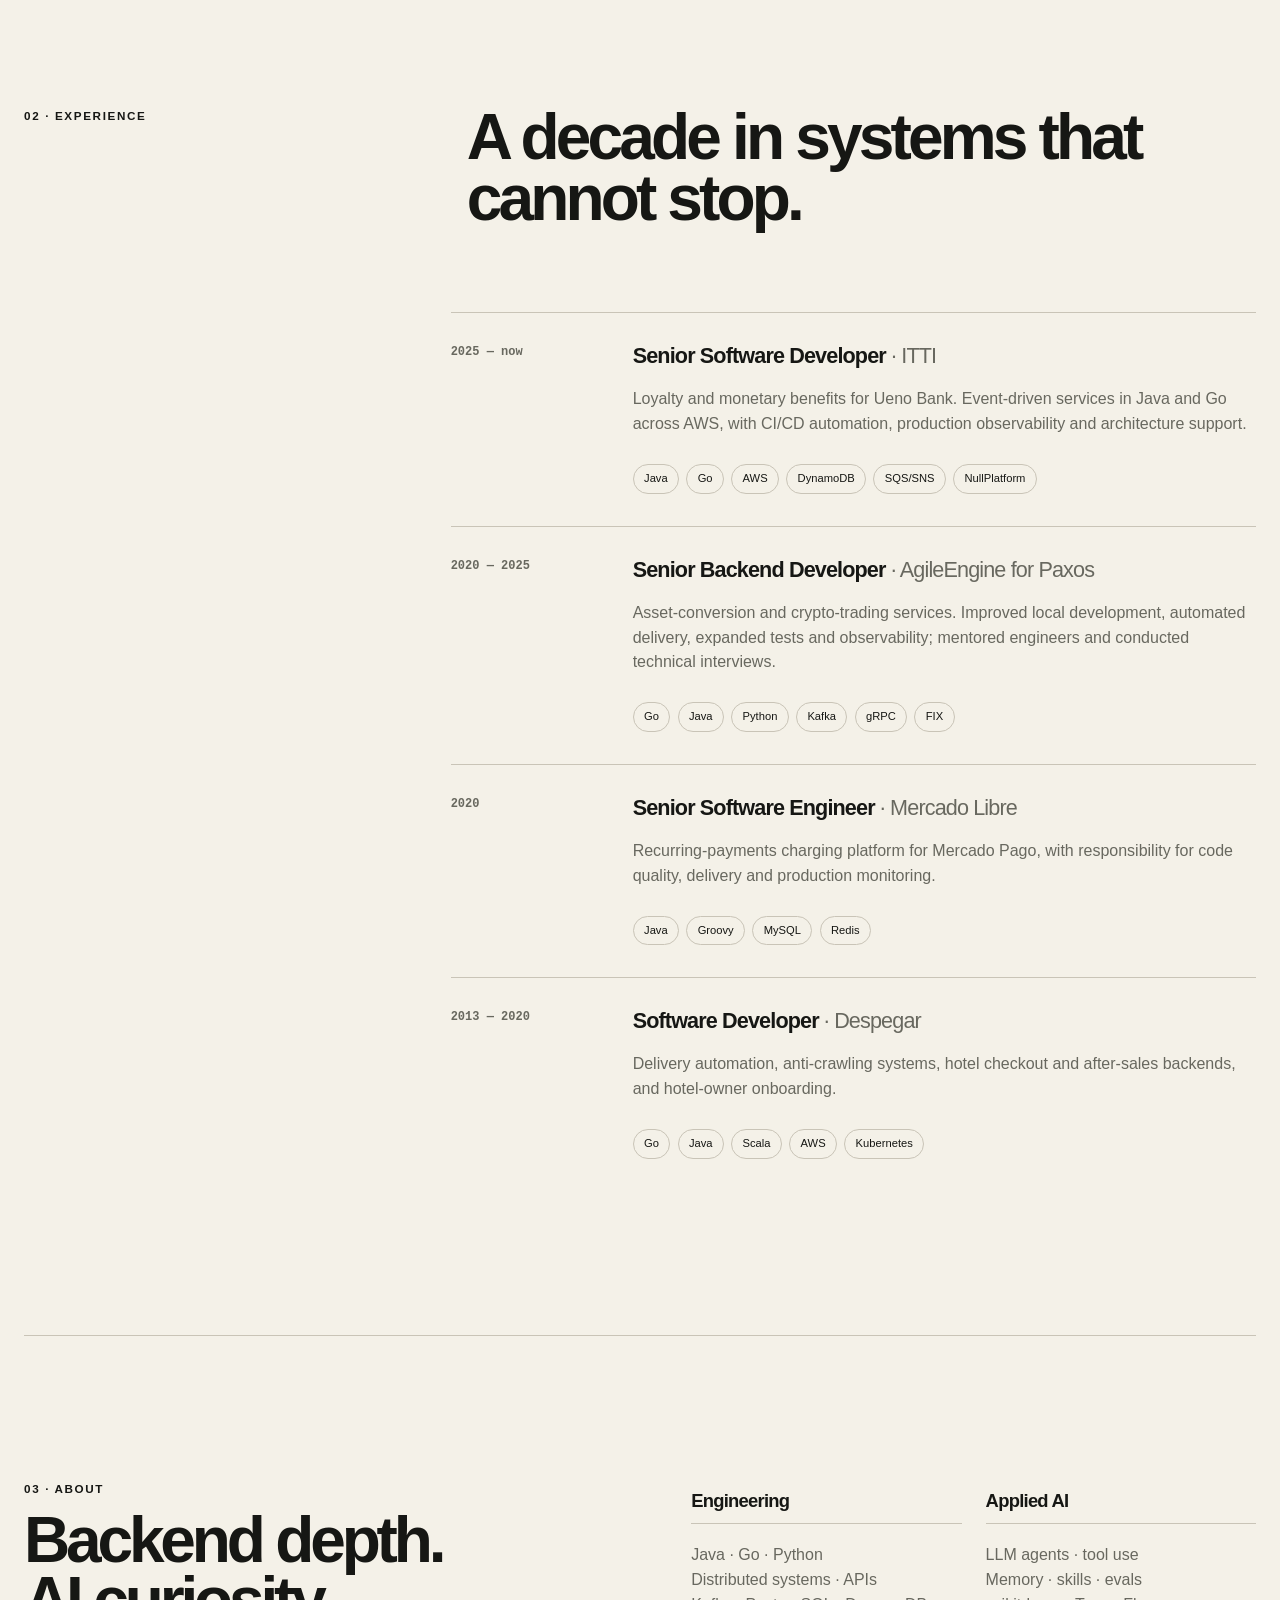
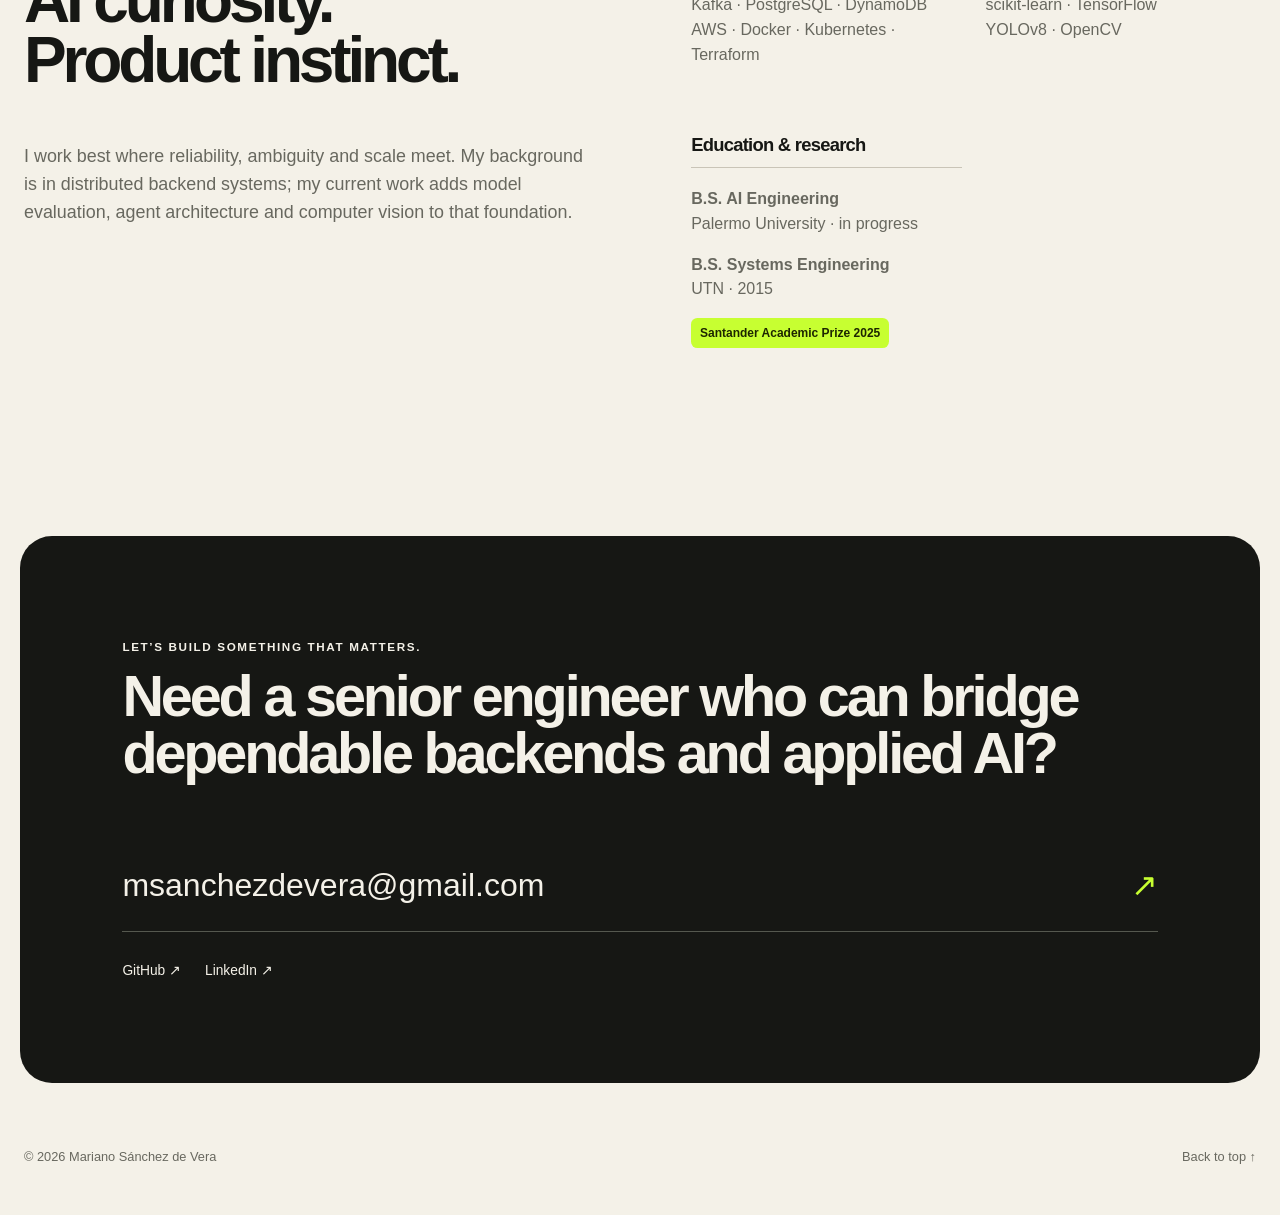
==== commit 6fea6ec3: "Feature Asesor Financiero AI first" ====
--- a/index.html
+++ b/index.html
@@ -11,7 +11,7 @@
   <meta property="og:url" content="https://msanchezdevera.github.io/">
   <title>Mariano Sánchez de Vera — Senior Software Engineer</title>
   <link rel="icon" href="favicon.svg" type="image/svg+xml">
-  <link rel="stylesheet" href="styles.css?v=3">
+  <link rel="stylesheet" href="styles.css?v=4">
   <script defer src="script.js"></script>
 </head>
 <body>
@@ -66,35 +66,58 @@
       <div class="section-heading reveal">
         <p class="kicker">01 · Selected work</p>
         <h2 id="work-title">Built to prove the point.</h2>
-        <p>Public code, measurable results and the engineering decisions behind them.</p>
+        <p>A live fintech product, measurable results and the engineering decisions behind the work.</p>
       </div>
 
-      <article class="project project-featured reveal">
-        <a class="project-media" href="https://github.com/msanchezdevera/mri-glcm-radiomics" target="_blank" rel="noreferrer" aria-label="Open MRI Radiomics Agent on GitHub">
-          <img src="assets/mri-radiomics.png" alt="GLCM texture comparison across four brain MRI classes" width="1600" height="800">
-          <span class="media-label">Research demo · not a diagnostic tool</span>
-        </a>
+      <article class="project project-featured project-product reveal">
+        <div class="product-visual" aria-label="Asesor Financiero AI product overview">
+          <div class="product-brand" aria-hidden="true">AF<span>/</span>AI</div>
+          <div class="product-flow" aria-hidden="true">
+            <span>Statements</span><b>→</b><span>Categories</span><b>→</b><span>Insights</span>
+          </div>
+          <a class="product-live" href="https://play.google.com/store/apps/details?id=com.asesorfinanciero.ia" target="_blank" rel="noreferrer"><span class="status-dot"></span> Live on Google Play ↗</a>
+        </div>
         <div class="project-copy">
-          <p class="project-number">01 / Applied AI agent</p>
-          <h3>MRI Radiomics Agent</h3>
-          <p>A tool-using agent over an interpretable brain-MRI texture model. The custom harness includes typed tool calls, memory, on-demand skills, guardrails, per-step traces and CI-gated evals.</p>
-          <div class="project-metrics">
-            <div><strong>90.1%</strong><span>4-class accuracy</span></div>
-            <div><strong>30</strong><span>eval scenarios</span></div>
-            <div><strong>20</strong><span>automated tests</span></div>
+          <p class="project-number">01 / Founder & product</p>
+          <h3>Asesor Financiero AI</h3>
+          <p>A personal-finance product that turns bank and card statements into clear spending insights and personalized savings recommendations.</p>
+          <div class="product-points">
+            <p><strong>From raw statements to clarity.</strong><br>Hybrid categorization, spending visualizations and actionable recommendations in one flow.</p>
+            <p><strong>Built as a real product.</strong><br>Mobile and web experiences, free and Pro plans, with Android live and iOS in progress.</p>
           </div>
-          <ul class="tags" aria-label="Technologies"><li>Python</li><li>FastAPI</li><li>scikit-learn</li><li>LLM agents</li><li>Docker</li></ul>
-          <a class="project-link" href="https://github.com/msanchezdevera/mri-glcm-radiomics" target="_blank" rel="noreferrer">View source and architecture <span>↗</span></a>
+          <ul class="tags" aria-label="Product areas"><li>AI</li><li>Mobile</li><li>Fintech</li><li>Product</li></ul>
+          <div class="dual-links">
+            <a class="project-link" href="https://asesorfinancieroai.com" target="_blank" rel="noreferrer">Visit website <span>↗</span></a>
+            <a class="project-link" href="https://play.google.com/store/apps/details?id=com.asesorfinanciero.ia" target="_blank" rel="noreferrer">Google Play <span>↗</span></a>
+          </div>
         </div>
       </article>
 
       <div class="project-grid">
         <article class="project-card reveal">
+          <a class="card-media" href="https://github.com/msanchezdevera/mri-glcm-radiomics" target="_blank" rel="noreferrer" aria-label="Open MRI Radiomics Agent on GitHub">
+            <img src="assets/mri-radiomics.png" alt="GLCM texture comparison across four brain MRI classes" width="1600" height="800">
+          </a>
+          <div class="card-body">
+            <p class="project-number">02 / Applied AI agent</p>
+            <h3>MRI Radiomics Agent</h3>
+            <p>A tool-using agent over an interpretable brain-MRI texture model, with typed tools, memory, skills, guardrails, traces and CI-gated evals.</p>
+            <div class="project-metrics compact-project-metrics">
+              <div><strong>90.1%</strong><span>accuracy</span></div>
+              <div><strong>30</strong><span>eval scenarios</span></div>
+              <div><strong>20</strong><span>tests</span></div>
+            </div>
+            <ul class="tags"><li>Python</li><li>FastAPI</li><li>LLM agents</li></ul>
+            <a class="project-link" href="https://github.com/msanchezdevera/mri-glcm-radiomics" target="_blank" rel="noreferrer">View architecture <span>↗</span></a>
+          </div>
+        </article>
+
+        <article class="project-card reveal">
           <a class="card-media" href="https://github.com/msanchezdevera/chess-vision-pipeline" target="_blank" rel="noreferrer">
             <img src="assets/chess-vision.gif" alt="Computer vision pipeline detecting chess pieces, the board and player poses" loading="lazy">
           </a>
           <div class="card-body">
-            <p class="project-number">02 / Computer vision</p>
+            <p class="project-number">03 / Computer vision</p>
             <h3>Chess Vision Pipeline</h3>
             <p>Three YOLOv8 models in one video flow: custom piece detection, board segmentation and player pose, with a live inventory overlay.</p>
             <div class="compact-metric"><strong>0.896</strong><span>mAP50</span></div>
@@ -103,20 +126,6 @@
           </div>
         </article>
 
-        <article class="project-card project-card-text reveal">
-          <div class="card-mark" aria-hidden="true">AF<span>/</span>AI</div>
-          <div class="card-body">
-            <p class="project-number">03 / Founder & product</p>
-            <h3>Asesor Financiero AI</h3>
-            <p>A personal-finance product that turns bank and card statements into clear spending insights and personalized savings recommendations.</p>
-            <p class="live-label"><span class="status-dot"></span> Live on Google Play</p>
-            <ul class="tags"><li>AI</li><li>Mobile</li><li>Fintech</li><li>Product</li></ul>
-            <div class="dual-links">
-              <a class="project-link" href="https://asesorfinancieroai.com" target="_blank" rel="noreferrer">Visit website <span>↗</span></a>
-              <a class="project-link" href="https://play.google.com/store/apps/details?id=com.asesorfinanciero.ia" target="_blank" rel="noreferrer">Google Play <span>↗</span></a>
-            </div>
-          </div>
-        </article>
       </div>
 
       <div class="more-work reveal">
--- a/styles.css
+++ b/styles.css
@@ -8,3 +8,7 @@
 @media (prefers-reduced-motion:reduce){html{scroll-behavior:auto}*,*:before,*:after{transition-duration:.01ms!important;animation-duration:.01ms!important}.reveal{opacity:1;transform:none}}
 @media (max-width:900px){.site-header{grid-template-columns:1fr auto}.nav{display:none}.hero{grid-template-columns:1fr;padding-top:4rem}.hero-visual{min-height:520px}.proof-strip{align-items:flex-start;flex-direction:column;gap:1rem}.section-heading{grid-template-columns:1fr}.section-heading .kicker{grid-row:auto}.project-featured,.project-grid,.about{grid-template-columns:1fr}.project-media{min-height:430px}.timeline{margin-left:0}.more-work{grid-template-columns:1fr}.about-details{margin-top:1rem}}
 @media (max-width:600px){.site-header{width:calc(100% - 1rem);margin:.5rem auto}.header-actions .button{display:none}.hero,.section{width:calc(100% - 2rem)}.hero{min-height:auto;padding:4rem 0 5rem}.hero-visual{min-height:430px}.terminal-card{inset:10% 0 auto 0}.terminal-card pre{padding:1.3rem}.metric-a{bottom:11%}.metric-b{bottom:-2%}.section{padding:6rem 0}.project-media{min-height:300px}.project-metrics{grid-template-columns:1fr 1fr}.card-media,.card-mark{height:260px;min-height:260px}.timeline-item{grid-template-columns:1fr;gap:.7rem}.about-details{grid-template-columns:1fr}.contact{border-radius:1.25rem;padding:3.5rem 1.3rem}.contact-email{align-items:flex-start;word-break:break-all}.contact-email span{margin-left:.5rem}footer{width:calc(100% - 2rem)}}
+
+.product-visual{position:relative;min-height:580px;display:flex;flex-direction:column;justify-content:center;align-items:center;padding:3rem;background:radial-gradient(circle at 72% 25%,color-mix(in srgb,var(--accent) 48%,transparent),transparent 30%),linear-gradient(135deg,#252820,#10120e);color:#f4f1e8;overflow:hidden}.product-visual:before{content:"";position:absolute;inset:2rem;border:1px solid #3c4134;border-radius:1rem}.product-brand{position:relative;font-size:clamp(5rem,11vw,9rem);font-weight:900;letter-spacing:-.09em;line-height:.9}.product-brand span{color:var(--accent)}.product-flow{position:relative;display:flex;align-items:center;gap:.7rem;margin-top:3.5rem;font:700 .68rem ui-monospace,monospace;text-transform:uppercase;letter-spacing:.08em}.product-flow span{padding:.55rem .7rem;border:1px solid #555b49;border-radius:999px}.product-flow b{color:var(--accent)}.product-live{position:absolute;left:3rem;bottom:3rem;display:flex;align-items:center;gap:.65rem;font-size:.78rem;font-weight:750}.product-points{display:grid;grid-template-columns:1fr 1fr;gap:1rem;margin-top:2rem}.product-points p{border-top:1px solid var(--line);padding-top:1rem;color:var(--muted);font-size:.86rem}.product-points strong{color:var(--ink)}.compact-project-metrics{margin:1.5rem 0}.compact-project-metrics strong{font-size:1.35rem}
+@media (max-width:900px){.product-visual{min-height:430px}}
+@media (max-width:600px){.product-visual{min-height:340px;padding:1.5rem}.product-visual:before{inset:1rem}.product-brand{font-size:clamp(4.5rem,24vw,7rem)}.product-flow{gap:.35rem;margin-top:2rem;font-size:.55rem}.product-flow span{padding:.45rem .5rem}.product-live{left:1.5rem;bottom:1.5rem}.product-points{grid-template-columns:1fr}.compact-project-metrics{grid-template-columns:repeat(3,1fr)}}
